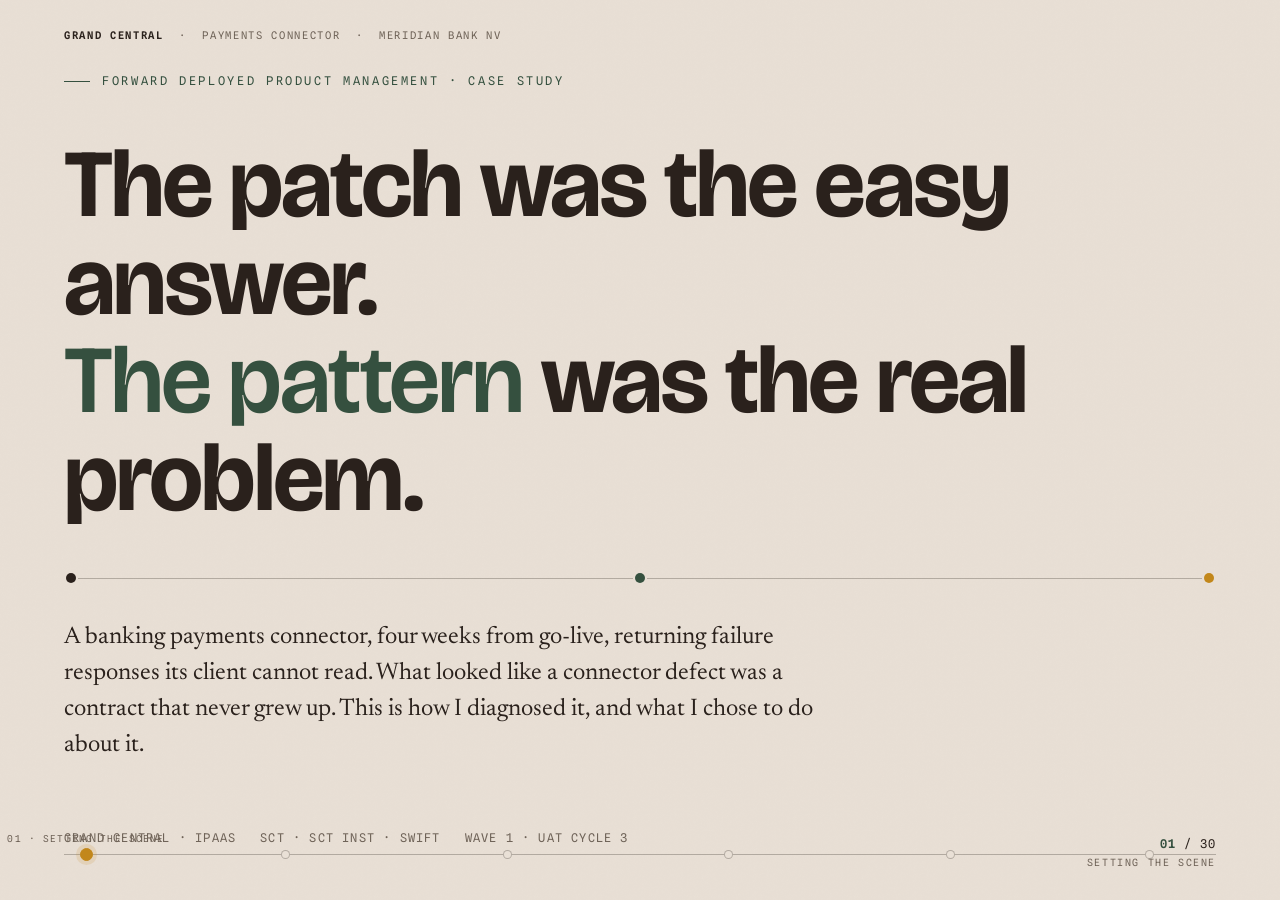
==== index.html @ 2e331a92 "HTML, CSS, JS deployment" ====
<!DOCTYPE html>
<html lang="en">
<head>
<meta charset="UTF-8">
<meta name="viewport" content="width=device-width, initial-scale=1.0">
<title>Meridian Bank · Payment Connector Case Study</title>
<meta name="description" content="A pre go-live crisis in a banking payments connector, and what it revealed. Forward Deployed Product Manager case study.">
<link rel="preconnect" href="https://fonts.googleapis.com">
<link rel="preconnect" href="https://fonts.gstatic.com" crossorigin>
<link href="https://fonts.googleapis.com/css2?family=Bricolage+Grotesque:opsz,wght@12..96,400;12..96,600;12..96,700;12..96,800&family=Newsreader:ital,opsz,wght@0,6..72,400;0,6..72,500;0,6..72,600;1,6..72,400;1,6..72,500&family=Spline+Sans+Mono:wght@400;500;600&display=swap" rel="stylesheet">
<link rel="stylesheet" href="assets/css/styles.css">
</head>
<body>

<!-- top-left identifier -->
<div class="brandmark"><b>Grand Central</b> &nbsp;·&nbsp; Payments Connector &nbsp;·&nbsp; Meridian Bank NV</div>

<!-- nav zones -->
<button class="navzone navzone--left" aria-label="Previous slide">
  <svg class="navzone__chev" viewBox="0 0 24 24"><polyline points="15 4 7 12 15 20"/></svg>
</button>
<button class="navzone navzone--right" aria-label="Next slide">
  <svg class="navzone__chev" viewBox="0 0 24 24"><polyline points="9 4 17 12 9 20"/></svg>
</button>

<!-- deck -->
<main class="deck">

<!-- ===================================================== -->
<!-- ACT 1 — SETTING THE SCENE                              -->
<!-- ===================================================== -->

<!-- SLIDE 1 — Title -->
<section class="slide" id="s1">
  <div class="wrap">
    <div class="title-hero">
      <div class="enter" data-d="1">
        <div class="eyebrow">Forward Deployed Product Management · Case Study</div>
      </div>
      <h1 class="display display--xl enter" data-d="2" style="margin-bottom:0.1em;">
        The patch was the easy answer.<br>
        <span class="hi-pine">The pattern</span> was the real problem.
      </h1>
      <div class="title-rail enter" data-d="3">
        <span class="title-rail__node title-rail__node--core"></span>
        <span class="title-rail__seg"></span>
        <span class="title-rail__node"></span>
        <span class="title-rail__seg"></span>
        <span class="title-rail__node title-rail__node--rail"></span>
      </div>
      <p class="lede lede--full enter" data-d="4" style="margin-top:4px;">
        A banking payments connector, four weeks from go-live, returning failure responses
        its client cannot read. What looked like a connector defect was a contract that never
        grew up. This is how I diagnosed it, and what I chose to do about it.
      </p>
      <div class="enter" data-d="5" style="margin-top:14px; display:flex; gap:24px; flex-wrap:wrap; font-family:var(--mono); font-size:12px; letter-spacing:0.1em; text-transform:uppercase; color:var(--ink-soft);">
        <span>Grand Central · iPaaS</span>
        <span>SCT · SCT Inst · SWIFT</span>
        <span>Wave 1 · UAT Cycle 3</span>
      </div>
    </div>
  </div>
</section>

<!-- SLIDE 2 — The bank + engagement -->
<section class="slide" id="s2">
  <div class="wrap">
    <div class="spread">
      <div class="spread__main">
        <div class="eyebrow enter" data-d="1">The Bank</div>
        <h2 class="display display--l enter" data-d="1">Meridian Bank NV</h2>
        <p class="prose enter" data-d="2" style="margin-bottom:28px;">
          A mid-sized retail and SME bank in Amsterdam, modernising its digital layer on Backbase
          while keeping its Temenos T24 core. Big enough to have real volume and complexity.
          Small enough that a missed go-live is visible at board level. <strong>Tier-1 banks have
          buffer. Meridian does not.</strong>
        </p>
        <div class="statrow enter" data-d="3" style="margin-bottom:28px;">
          <div class="stat"><span class="stat__n" data-count="1.4" data-suffix="M">1.4M</span><span class="stat__l">Retail customers</span></div>
          <div class="stat"><span class="stat__n" data-count="80" data-suffix="K">80K</span><span class="stat__l">SME customers</span></div>
          <div class="stat"><span class="stat__n" data-count="32" data-prefix="€" data-suffix="B">€32B</span><span class="stat__l">Balance sheet</span></div>
          <div class="stat stat--pine"><span class="stat__n" data-count="9">9</span><span class="stat__l">Mo. to deliver Wave 1</span></div>
        </div>
        <div class="panel panel--inset enter" data-d="4">
          <div class="kv">
            <div class="kv__row"><span class="kv__k">Core</span><span class="kv__v"><strong>Temenos T24</strong> · on-prem · 8 years in production · not being replaced</span></div>
            <div class="kv__row"><span class="kv__k">Why Backbase</span><span class="kv__v">Won the deal promising SCT Inst + SWIFT in Wave 1, in 9 months — against a 12-month in-house estimate for SCT Inst alone</span></div>
            <div class="kv__row"><span class="kv__k">At stake</span><span class="kv__v">A missed go-live doesn't slip a feature. It breaks the commercial credibility of a 24-month programme</span></div>
          </div>
        </div>
      </div>
      <div class="spread__margin enter" data-d="5">
        <p class="figtag" style="margin-bottom:12px;">Fig. 01 — Engagement</p>
        <p class="marg"><span class="marg__label">My seat</span>Forward Deployed PM, embedded. Joined at the build phase, three months ago.</p>
        <p class="marg"><span class="marg__label">Not</span>The PM (CSD owns timelines). Not the architect (SA owns the design). Not engineering. I own the product surface at the customer.</p>
      </div>
    </div>
  </div>
</section>

<!-- SLIDE 3 — Architecture -->
<section class="slide" id="s3">
  <div class="wrap wrap--wide">
    <div class="eyebrow enter" data-d="1">The Architecture</div>
    <h2 class="display display--m enter" data-d="1">One connector. One API. Three rails.</h2>
    <p class="prose enter" data-d="2" style="margin-bottom:36px; max-width:70ch;">
      Grand Central is the middleware. The core does the processing; the connector translates and
      routes. T24 sends one unified instruction and names the rail. The connector is deliberately
      <strong>dumb</strong> — no routing intelligence, no fallback logic. It translates, submits,
      and returns.
    </p>

    <div class="enter" data-d="3">
    <svg class="diagram" viewBox="0 0 1100 340" role="img" aria-label="Architecture: T24 core connects to Grand Central connector, which routes to three payment rails">
      <!-- Core -->
      <rect class="node" x="20" y="120" width="200" height="100" rx="6"/>
      <text class="node-label" x="120" y="160" text-anchor="middle" font-size="20">T24 Core</text>
      <text class="node-sub" x="120" y="184" text-anchor="middle" font-size="10">Temenos · on-prem</text>

      <!-- arrow core->connector -->
      <line class="flow-line" x1="220" y1="170" x2="420" y2="170"/>
      <polygon points="420,170 410,165 410,175" fill="var(--ink-soft)"/>
      <text class="node-sub" x="320" y="158" text-anchor="middle" font-size="9.5">POST /payments/initiate</text>

      <!-- Connector -->
      <rect class="node node--pine" x="420" y="100" width="260" height="140" rx="6"/>
      <text class="node-label node-label--light" x="550" y="150" text-anchor="middle" font-size="22">Grand Central</text>
      <text class="node-label node-label--light" x="550" y="176" text-anchor="middle" font-size="14" font-weight="400">Payments Connector v2.0</text>
      <text class="node-sub" x="550" y="206" text-anchor="middle" font-size="9.5" fill="rgba(242,235,226,0.65)">translate · route · return</text>

      <!-- three rails -->
      <line class="flow-line" x1="680" y1="170" x2="860" y2="70"/>
      <line class="flow-line" x1="680" y1="170" x2="860" y2="170"/>
      <line class="flow-line" x1="680" y1="170" x2="860" y2="270"/>

      <rect class="node" x="860" y="40" width="220" height="64" rx="6"/>
      <text class="node-label" x="970" y="68" text-anchor="middle" font-size="16">SCT</text>
      <text class="node-sub" x="970" y="88" text-anchor="middle" font-size="9">SEPA · D+1 batch</text>

      <rect class="node" x="860" y="138" width="220" height="64" rx="6"/>
      <text class="node-label" x="970" y="166" text-anchor="middle" font-size="16">SCT Inst</text>
      <text class="node-sub" x="970" y="186" text-anchor="middle" font-size="9">SEPA · 10-sec SLA</text>

      <rect class="node" x="860" y="236" width="220" height="64" rx="6"/>
      <text class="node-label" x="970" y="264" text-anchor="middle" font-size="16">SWIFT</text>
      <text class="node-sub" x="970" y="284" text-anchor="middle" font-size="9">cross-border · gpi</text>
    </svg>
    </div>

    <div class="cols-3 enter" data-d="4" style="margin-top:36px;">
      <div class="panel"><p class="figtag u-pine" style="margin-bottom:6px;">SCT</p><p class="muted" style="font-size:14px; margin:0;">Standard SEPA credit transfer. Batch, next-day settlement. The forgiving rail.</p></div>
      <div class="panel"><p class="figtag u-pine" style="margin-bottom:6px;">SCT Inst</p><p class="muted" style="font-size:14px; margin:0;">Real-time. A hard 10-second deadline. Timeouts become a first-class failure mode.</p></div>
      <div class="panel"><p class="figtag u-pine" style="margin-bottom:6px;">SWIFT</p><p class="muted" style="font-size:14px; margin:0;">Cross-border, correspondent chains, compliance holds. Failure semantics unlike SEPA.</p></div>
    </div>
  </div>
</section>

<!-- SLIDE 4 — Stakeholders -->
<section class="slide" id="s4">
  <div class="wrap">
    <div class="spread">
      <div class="spread__main">
        <div class="eyebrow enter" data-d="1">The Room</div>
        <h2 class="display display--m enter" data-d="1">Who I have to carry</h2>
        <div class="stake enter" data-d="2" style="margin-top:24px;">
          <div class="stake__card stake__card--neutral">
            <div class="stake__badge">H</div>
            <div><div class="stake__name">Henrik · CTO</div><div class="stake__role">Meridian · reports to board</div></div>
            <div class="stake__stance">Neutral. Wants confidence, not a moving date.</div>
          </div>
          <div class="stake__card stake__card--skeptic">
            <div class="stake__badge">A</div>
            <div><div class="stake__name">Anna · Head of Payments</div><div class="stake__role">Reports to COO — can bypass Henrik</div></div>
            <div class="stake__stance">Skeptical of Backbase. Will escalate any wobble.</div>
          </div>
          <div class="stake__card stake__card--swing">
            <div class="stake__badge">P</div>
            <div><div class="stake__name">Peter · Head of Eng &amp; Integration</div><div class="stake__role">UAT lead · signed off the spec</div></div>
            <div class="stake__stance">The swing vote. Fair, technical, persuadable.</div>
          </div>
          <div class="stake__card stake__card--ally">
            <div class="stake__badge">M</div>
            <div><div class="stake__name">Maria · Payments Ops Lead</div><div class="stake__role">Will run ops from day one</div></div>
            <div class="stake__stance">Raised this for weeks. UAT just proved her right.</div>
          </div>
        </div>
      </div>
      <div class="spread__margin enter" data-d="3">
        <p class="figtag" style="margin-bottom:12px;">Fig. 02 — My side</p>
        <p class="marg"><span class="marg__label">Backbase team</span>Me (FDPM), a Solution Architect (now advisory), two engineers on happy-path, a QA lead, and a Customer Success Director who owns the relationship.</p>
        <p class="marg"><span class="marg__label">Escalation</span>Internally: the VP of Engineering and the connector PM who owns the platform roadmap.</p>
      </div>
    </div>
  </div>
</section>

<!-- ===================================================== -->
<!-- ACT 2 — THE CRISIS                                     -->
<!-- ===================================================== -->

<!-- SLIDE 5 — Email chain -->
<section class="slide" id="s5">
  <div class="wrap">
    <div class="eyebrow eyebrow--rust enter" data-d="1">The Crisis · Week 9 · Four weeks to go-live</div>
    <h2 class="display display--m enter" data-d="1" style="margin-bottom:24px;">Four emails in twenty-two hours</h2>
    <div class="cols-2">
      <div class="stack-sm">
        <div class="mail mail--alert enter" data-d="2">
          <div class="mail__head"><span class="mail__from">Peter Janssen</span><span class="mail__meta">Tue 09:14</span></div>
          <div class="mail__subj">Payments connector — response inconsistency in failure scenarios</div>
          <div class="mail__body"><p>47 failures out of 500 in UAT cycle 3. I've highlighted 23 — blank, generic, raw scheme XML, or T24 codes we don't recognise. The other 24 are routable.</p><p><strong>We do not understand the pattern.</strong> We need this resolved before sign-off.</p></div>
        </div>
        <div class="mail enter" data-d="3">
          <div class="mail__head"><span class="mail__from">Engineering Lead · Backbase</span><span class="mail__meta">Tue 15:40</span></div>
          <div class="mail__subj">RE: response inconsistency</div>
          <div class="mail__body"><p>The connector is faithfully passing through whatever the core or rail returns. T24 shapes vary, the scheme mixes pain.002 with raw faults, SWIFT correspondents send non-standard codes.</p><p>The connector is handling these <strong>correctly per the v2.0 spec.</strong></p></div>
        </div>
      </div>
      <div class="stack-sm">
        <div class="mail mail--alert enter" data-d="4">
          <div class="mail__head"><span class="mail__from">Anna de Wit</span><span class="mail__meta">Tue 18:22</span></div>
          <div class="mail__subj">RE: response inconsistency</div>
          <div class="mail__body"><p>If the platform cannot give us consistent responses regardless of what is upstream, the platform is not ready. We cannot go live with this. <strong>Henrik should be aware.</strong></p></div>
        </div>
        <div class="mail mail--alert enter" data-d="5" style="border-left:3px solid var(--rust);">
          <div class="mail__head"><span class="mail__from">Henrik van der Berg · CTO</span><span class="mail__meta">Wed 08:47</span></div>
          <div class="mail__subj">Payments go-live status</div>
          <div class="mail__body"><p>I'm told there's a dispute on connector readiness. I need a status update by end of day.</p><p><strong>The go-live date is not moving.</strong> Board commitments in five weeks, marketing already in market. Send me a clear plan.</p></div>
        </div>
        <p class="marg enter" data-d="6" style="margin-top:6px;"><span class="marg__label">Where the case opens</span>It is Wednesday morning. I'm the FDPM. The CTO is waiting. And I do not have a diagnosis yet.</p>
      </div>
    </div>
  </div>
</section>

<!-- SLIDE 6 — The data -->
<section class="slide" id="s6">
  <div class="wrap">
    <div class="spread">
      <div class="spread__main">
        <div class="eyebrow enter" data-d="1">What Peter Sent</div>
        <h2 class="display display--m enter" data-d="1">500 transactions. 47 failed. 23 unreadable.</h2>
        <p class="prose enter" data-d="2" style="margin:18px 0 30px;">
          On the surface, the failures look random — which is exactly why Maria's frustration is
          legitimate. Her team cannot predict which failures they'll be able to route from the
          failure itself.
        </p>
        <div class="statrow enter" data-d="3" style="margin-bottom:30px;">
          <div class="stat"><span class="stat__n" data-count="500">500</span><span class="stat__l">UAT transactions</span></div>
          <div class="stat stat--rust"><span class="stat__n" data-count="47">47</span><span class="stat__l">Failures · 9.4%</span></div>
          <div class="stat stat--rust"><span class="stat__n" data-count="23">23</span><span class="stat__l">Ops cannot route</span></div>
        </div>
        <div class="enter" data-d="4">
          <table class="tbl" style="max-width:520px;">
            <thead><tr><th>Response shape</th><th class="num">Count</th><th>What ops sees</th></tr></thead>
            <tbody>
              <tr><td class="rowhead u-pine">Structured</td><td class="num">24</td><td class="muted">A code they can act on</td></tr>
              <tr><td class="rowhead">Partial</td><td class="num">12</td><td class="muted">A code, but no context</td></tr>
              <tr><td class="rowhead u-rust">Generic</td><td class="num">8</td><td class="muted">Just “PAYMENT_FAILED”</td></tr>
              <tr><td class="rowhead u-rust">Blank</td><td class="num">3</td><td class="muted">Nothing at all</td></tr>
            </tbody>
          </table>
        </div>
      </div>
      <div class="spread__margin enter" data-d="5">
        <p class="figtag" style="margin-bottom:12px;">Fig. 03 — The dataset</p>
        <p class="marg"><span class="marg__label">Real artifact</span>500 synthetic transactions with full request &amp; response payloads, plus 301 lines of connector logs, generated for this study.</p>
        <div class="artifact__group">
          <a class="artifact" href="resources/meridian_uat_cycle3_transactions.csv" target="_blank" rel="noopener">transactions.csv</a>
          <a class="artifact" href="resources/meridian_uat_cycle3_connector_logs.csv" target="_blank" rel="noopener">connector_logs.csv</a>
        </div>
        <p class="marg"><span class="marg__label">The question</span><em>“We do not understand the pattern.”</em> Peter is senior and technical. If he can't see it, it isn't obvious — or it isn't there. My job is to find out which.</p>
      </div>
    </div>
  </div>
</section>

<!-- SLIDE 7 — Constraints -->
<section class="slide" id="s7">
  <div class="wrap">
    <div class="eyebrow enter" data-d="1">The Box I'm In</div>
    <h2 class="display display--m enter" data-d="1" style="margin-bottom:8px;">Twenty working days. The date does not move.</h2>
    <p class="prose enter" data-d="2" style="margin-bottom:32px; max-width:64ch;">
      Everything I do has to fit inside this, without disrupting an engineering team already at full
      utilisation on happy-path completion.
    </p>

    <div class="enter" data-d="3" style="margin-bottom:32px;">
      <div class="cal">
        <div class="cal__wk"><div class="cal__wklabel">Week 1</div><div class="cal__cell cal__cell--mark">Today<br>diagnose</div></div>
        <div class="cal__wk"><div class="cal__wklabel">Week 2</div><div class="cal__cell">Fix +<br>config</div></div>
        <div class="cal__wk"><div class="cal__wklabel">Week 3</div><div class="cal__cell cal__cell--off">King's Day<br>27 Apr</div></div>
        <div class="cal__wk"><div class="cal__wklabel">Week 4</div><div class="cal__cell">UAT<br>cycle 4</div></div>
        <div class="cal__wk"><div class="cal__wklabel">Week 5</div><div class="cal__cell cal__cell--go">Go-live<br>+ board</div></div>
      </div>
    </div>

    <div class="cols-2 enter" data-d="4">
      <div class="panel panel--inset">
        <p class="figtag u-rust" style="margin-bottom:14px;">Why the date is fixed</p>
        <ul class="list" style="gap:10px;">
          <li class="list__item"><span class="list__num">›</span><span class="list__t">Board meeting in week 5 — Wave 1 is the evidence of programme health</span></li>
          <li class="list__item"><span class="list__num">›</span><span class="list__t">Marketing already booked — billboards at Amsterdam Centraal, spend committed</span></li>
          <li class="list__item"><span class="list__num">›</span><span class="list__t">Wave 2 discovery starts week 6, dependent on this team</span></li>
          <li class="list__item"><span class="list__num">›</span><span class="list__t">A commercial milestone payment is tied to Wave 1 acceptance</span></li>
        </ul>
      </div>
      <div class="panel panel--inset">
        <p class="figtag" style="margin-bottom:14px;">The politics, plainly</p>
        <ul class="list" style="gap:10px;">
          <li class="list__item"><span class="list__num">›</span><span class="list__t">Engineering is <em>technically right</em> per the spec. Reframing must not read as blame.</span></li>
          <li class="list__item"><span class="list__num">›</span><span class="list__t">The SA signed off that spec. Diplomacy required.</span></li>
          <li class="list__item"><span class="list__num">›</span><span class="list__t">Anna has a board-facing route around Henrik.</span></li>
          <li class="list__item"><span class="list__num">›</span><span class="list__t">Win Peter and he defends the plan for me.</span></li>
        </ul>
      </div>
    </div>
  </div>
</section>

<!-- ===================================================== -->
<!-- ACT 3 — THE INVESTIGATION                              -->
<!-- ===================================================== -->

<!-- SLIDE 8 — Reading before reacting -->
<section class="slide" id="s8">
  <div class="wrap">
    <div class="spread">
      <div class="spread__main">
        <div class="eyebrow enter" data-d="1">The Investigation · 09:02 Wednesday</div>
        <h2 class="display display--m enter" data-d="1">I do not write to Henrik first.</h2>
        <p class="prose enter" data-d="2" style="margin:18px 0 30px;">
          Most people in this seat answer the CTO immediately. If I write to Henrik without a
          position, I will either over-promise or hedge — and both cost me credibility I'll need
          all week. I have until end of day. That is enough time to <strong>understand before I
          respond.</strong>
        </p>
        <ol class="list enter" data-d="3">
          <li class="list__item"><span class="list__num">1</span><span class="list__t"><strong>Read everything carefully</strong> — the four emails, slowly, not skimming. Anna's framing is sharper than her tone.</span></li>
          <li class="list__item"><span class="list__num">2</span><span class="list__t"><strong>Open the data before forming a hypothesis.</strong> See it with my own eyes before I trust anyone's read — including engineering's.</span></li>
          <li class="list__item"><span class="list__num">3</span><span class="list__t"><strong>Align internally before I speak externally.</strong> Engineering, then SA, then CSD. The bank gets the version that's already been pressure-tested.</span></li>
        </ol>
      </div>
      <div class="spread__margin enter" data-d="4">
        <p class="figtag" style="margin-bottom:12px;">Sequence</p>
        <p class="marg"><span class="marg__label">Principle</span>Internal alignment before external communication. Engineering before the bank. CSD before Henrik. Get the order wrong and I'm projecting confidence from a house that isn't aligned.</p>
      </div>
    </div>
  </div>
</section>

<!-- SLIDE 9 — Pivot 1 -->
<section class="slide" id="s9">
  <div class="wrap">
    <div class="eyebrow enter" data-d="1">Slicing · Pivot 1</div>
    <h2 class="display display--m enter" data-d="1">First cut: response shape by rail</h2>
    <p class="prose enter" data-d="2" style="margin:16px 0 30px; max-width:64ch;">
      I load the 47 into a notebook — not a dashboard, throwaway analysis. The first pivot already
      hints at something: <strong class="hi-rust">blank</strong> responses concentrate on the
      real-time rail, and <strong class="hi-rust">SWIFT</strong> degrades worse than SEPA.
    </p>
    <div class="enter" data-d="3" style="max-width:760px;">
      <table class="tbl">
        <thead>
          <tr><th>Payment method</th><th class="num">Structured</th><th class="num">Partial</th><th class="num">Generic</th><th class="num">Blank</th></tr>
        </thead>
        <tbody>
          <tr><td class="rowhead">SCT</td><td class="cell cell--good">10</td><td class="cell cell--warn">6</td><td class="cell cell--bad">2</td><td class="cell cell--bad">1</td></tr>
          <tr><td class="rowhead">SCT Inst</td><td class="cell cell--good">8</td><td class="cell cell--warn">5</td><td class="cell cell--bad">3</td><td class="cell cell--bad">2</td></tr>
          <tr><td class="rowhead">SWIFT</td><td class="cell cell--good">6</td><td class="cell cell--warn">1</td><td class="cell cell--bad">3</td><td class="cell cell--0">0</td></tr>
        </tbody>
      </table>
    </div>
    <p class="marg enter" data-d="4" style="margin-top:24px; max-width:60ch;"><span class="marg__label">Read</span>Interesting, but not yet conclusive. “Concentrates on a rail” is a hypothesis to test, not an answer. I need a second axis.</p>
  </div>
</section>

<!-- SLIDE 10 — Pivot 2 — THE REVEAL -->
<section class="slide" id="s10">
  <div class="wrap">
    <div class="eyebrow eyebrow--rust enter" data-d="1">Slicing · Pivot 2 · The pattern</div>
    <h2 class="display display--m enter" data-d="1">Second cut: shape by <span class="hi-rust">failure category</span></h2>
    <p class="prose enter" data-d="2" style="margin:16px 0 28px; max-width:66ch;">
      Pivot on what actually failed, and the randomness collapses. Every category has one coherent
      response shape. <strong>This is not noise. It is four structural gaps wearing a disguise.</strong>
    </p>
    <div class="enter" data-d="3" style="max-width:840px;">
      <table class="tbl">
        <thead>
          <tr><th>Failure category</th><th class="num">Structured</th><th class="num">Partial</th><th class="num">Generic</th><th class="num">Blank</th></tr>
        </thead>
        <tbody>
          <tr><td class="rowhead">Scheme rejection</td><td class="cell cell--good cell--cluster">16</td><td class="cell cell--0">·</td><td class="cell cell--warn">3</td><td class="cell cell--0">·</td></tr>
          <tr><td class="rowhead">Malformed (caught)</td><td class="cell cell--good cell--cluster">8</td><td class="cell cell--0">·</td><td class="cell cell--0">·</td><td class="cell cell--0">·</td></tr>
          <tr><td class="rowhead u-rust">Core / T24 code</td><td class="cell cell--0">·</td><td class="cell cell--warn cell--cluster">12</td><td class="cell cell--0">·</td><td class="cell cell--bad">1</td></tr>
          <tr><td class="rowhead u-rust">Timeout</td><td class="cell cell--0">·</td><td class="cell cell--0">·</td><td class="cell cell--bad cell--cluster">2</td><td class="cell cell--bad cell--cluster">2</td></tr>
          <tr><td class="rowhead u-rust">Correspondent reject</td><td class="cell cell--0">·</td><td class="cell cell--0">·</td><td class="cell cell--bad cell--cluster">3</td><td class="cell cell--0">·</td></tr>
          <tr><td class="rowhead u-rust">Compliance / settlement</td><td class="cell cell--0">·</td><td class="cell cell--warn">1</td><td class="cell cell--bad">1</td><td class="cell cell--0">·</td></tr>
        </tbody>
      </table>
    </div>
    <p class="marg enter" data-d="4" style="margin-top:24px; max-width:66ch;"><span class="marg__label">The turn</span>Peter said he couldn't see a pattern. The pattern is here — it just doesn't live in the failure record. It lives in the <em>relationship</em> between where a failure came from and how the contract let the connector describe it.</p>
  </div>
</section>

<!-- SLIDE 11 — What the clustering means -->
<section class="slide" id="s11">
  <div class="wrap wrap--wide">
    <div class="eyebrow enter" data-d="1">Reading the Pattern</div>
    <h2 class="display display--m enter" data-d="1" style="margin-bottom:28px;">Each shape has a root cause — and a consequence</h2>
    <div class="cols-4 enter" data-d="2">
      <div class="panel"><span class="tag tag--pine" style="margin-bottom:12px;"><span class="tag__dot"></span>Structured</span><p style="font-size:15px; margin:0 0 10px;"><strong>Documented scheme rejection.</strong></p><p class="muted" style="font-size:14px; margin:0;">pacs.002 / MT199 with a known code. Ops routes it immediately. The system working.</p></div>
      <div class="panel"><span class="tag tag--saffron" style="margin-bottom:12px;"><span class="tag__dot"></span>Partial</span><p style="font-size:15px; margin:0 0 10px;"><strong>T24 code, untranslated.</strong></p><p class="muted" style="font-size:14px; margin:0;">The connector has no mapping, so it passes the raw core code through. Ops needs the T24 team.</p></div>
      <div class="panel"><span class="tag tag--rust" style="margin-bottom:12px;"><span class="tag__dot"></span>Generic</span><p style="font-size:15px; margin:0 0 10px;"><strong>SWIFT downstream / unhandled.</strong></p><p class="muted" style="font-size:14px; margin:0;">Correspondent rejection the connector can't parse. Ops has no escalation path at all.</p></div>
      <div class="panel" style="border-color:var(--rust-line);"><span class="tag tag--rust" style="margin-bottom:12px;"><span class="tag__dot"></span>Blank</span><p style="font-size:15px; margin:0 0 10px;"><strong>Timeout. Exception swallowed.</strong></p><p class="muted" style="font-size:14px; margin:0;">No response captured. Ops doesn't know if the money moved.</p></div>
    </div>
    <div class="panel enter" data-d="3" style="margin-top:28px; border-left:3px solid var(--rust); background:var(--rust-soft);">
      <p style="margin:0; font-size:18px; line-height:1.55;">
        <strong class="hi-rust">The blank case is not just a triage problem — it is a financial one.</strong>
        These are SCT Inst timeouts where payment state is unknown. If ops retries, they risk a
        duplicate posting. An ambiguous error here can move money twice.
      </p>
    </div>
  </div>
</section>

<!-- SLIDE 12 — API spec evolution diff -->
<section class="slide" id="s12">
  <div class="wrap wrap--wide">
    <div class="eyebrow enter" data-d="1">The Smoking Gun · Contract Evolution</div>
    <h2 class="display display--m enter" data-d="1">The request grew. The failure response didn't.</h2>
    <p class="prose enter" data-d="2" style="margin:16px 0 30px; max-width:70ch;">
      I check why the v2.0 contract is so permissive. The spec didn't appear from nowhere — it
      evolved. Across three versions of a payments connector, the request side expanded to absorb
      every new rail. <strong>The failure response barely moved.</strong>
    </p>
    <div class="diff3 enter" data-d="3">
      <div class="diff3__col">
        <div class="diff3__head"><div class="diff3__ver">v1.0</div><div class="diff3__meta">Apex · SCT only</div></div>
        <div class="diff3__body">
          <div class="figtag" style="margin-bottom:8px;">Failure response</div>
          <div class="diff3__field">status</div>
          <div class="diff3__field">errorCode <span class="diff3__tag">opt</span></div>
          <div class="diff3__field">errorMessage <span class="diff3__tag">opt</span></div>
        </div>
      </div>
      <div class="diff3__col">
        <div class="diff3__head"><div class="diff3__ver">v1.5</div><div class="diff3__meta">Sparkasse · + SCT Inst</div></div>
        <div class="diff3__body">
          <div class="figtag" style="margin-bottom:8px;">Failure response</div>
          <div class="diff3__field--same">status</div>
          <div class="diff3__field">railName <span class="diff3__tag" style="color:var(--pine);">new</span></div>
          <div class="diff3__field--same">errorCode <span class="diff3__tag">opt</span></div>
          <div class="diff3__field--same">errorMessage <span class="diff3__tag">opt</span></div>
        </div>
      </div>
      <div class="diff3__col" style="border-color:var(--rust-line);">
        <div class="diff3__head" style="background:var(--rust-soft);"><div class="diff3__ver">v2.0</div><div class="diff3__meta">Meridian · + SWIFT</div></div>
        <div class="diff3__body">
          <div class="figtag" style="margin-bottom:8px;">Failure response</div>
          <div class="diff3__field--same">status</div>
          <div class="diff3__field--same">railName</div>
          <div class="diff3__field">instructionId <span class="diff3__tag" style="color:var(--pine);">new</span></div>
          <div class="diff3__field--same">errorCode <span class="diff3__tag">opt</span></div>
          <div class="diff3__field--same">errorMessage <span class="diff3__tag">opt</span></div>
        </div>
      </div>
    </div>
    <div class="cols-2 enter" data-d="4" style="margin-top:30px; gap:40px;">
      <p class="prose u-mb-0" style="font-size:16px;">Meanwhile the <strong>request</strong> grew from 7 fields to 20+ — agents, addresses, charge bearer, FX, purpose codes — all to serve SWIFT.</p>
      <p class="prose u-mb-0" style="font-size:16px;">No <span class="hi-rust">origin</span>. No <span class="hi-rust">payment state</span>. No <span class="hi-rust">retryable</span>. The contract describes how to <em>ask</em> in exquisite detail, and how to <em>fail</em> in almost none. <strong>The spec is the gap.</strong></p>
    </div>
    <div class="artifact__group enter" data-d="5">
      <a class="artifact" href="resources/gc-payments-connector-v1.0.yaml" target="_blank" rel="noopener">openapi · v1.0</a>
      <a class="artifact" href="resources/gc-payments-connector-v1.5.yaml" target="_blank" rel="noopener">openapi · v1.5</a>
      <a class="artifact" href="resources/gc-payments-connector-v2.0.yaml" target="_blank" rel="noopener">openapi · v2.0</a>
    </div>
  </div>
</section>

<!-- SLIDE 13 — Confluence discovery -->
<section class="slide" id="s13">
  <div class="wrap">
    <div class="eyebrow enter" data-d="1">10:50 · I've seen this before</div>
    <h2 class="display display--m enter" data-d="1">I didn't remember the pattern. I found it.</h2>
    <p class="prose enter" data-d="2" style="margin:16px 0 28px; max-width:66ch;">
      The T24-passthrough behaviour rings a bell. I search the connector's Confluence space for
      <span class="u-mono">“error code”</span> and <span class="u-mono">“timeout.”</span> Two
      documented, bank-specific patches surface — neither promoted to the platform baseline.
    </p>
    <div class="cols-2 enter" data-d="3">
      <div class="panel">
        <div class="mail__subj" style="margin-bottom:10px;">⌘ Confluence · 14 months ago</div>
        <p style="font-weight:600; font-size:17px; margin:0 0 8px;">Apex Banking — Connector Customisation</p>
        <p class="muted" style="font-size:15px; margin:0 0 12px;">pain.002 reason codes were being stripped from nested XML. The FDPM added a custom response transformer to prefix the code into errorMessage.</p>
        <span class="tag tag--rust"><span class="tag__dot"></span>Lives in the Apex branch only</span>
      </div>
      <div class="panel">
        <div class="mail__subj" style="margin-bottom:10px;">⌘ Confluence · 6 months ago</div>
        <p style="font-weight:600; font-size:17px; margin:0 0 8px;">Sparkasse — SCT Inst Timeout Handling</p>
        <p class="muted" style="font-size:15px; margin:0 0 12px;">A <span class="u-mono">SocketTimeoutException</span> wasn't caught. They wrapped it and returned a fixed “TIMEOUT.” A later comment notes it misses other exception classes.</p>
        <span class="tag tag--rust"><span class="tag__dot"></span>Lives in Sparkasse config only</span>
      </div>
    </div>
    <p class="marg enter" data-d="4" style="margin-top:26px; max-width:64ch;"><span class="marg__label">Data-driven, not memory</span>This is the difference between “I think I've seen this” and evidence. I then confirm with the connector PM over Slack: the patches were kept bank-specific because each scope looked different at the time. Nobody saw them as one problem.</p>
  </div>
</section>

<!-- SLIDE 14 — Three-bank pattern -->
<section class="slide" id="s14">
  <div class="wrap wrap--wide">
    <div class="eyebrow enter" data-d="1">The Systemic Signal</div>
    <h2 class="display display--m enter" data-d="1">Three banks. One gap. It doesn't propagate.</h2>
    <p class="prose enter" data-d="2" style="margin:14px 0 28px; max-width:72ch;">
      Each bank forks the base connector. Patches live in the fork; they don't flow back to the
      baseline unless the connector PM decides they should. So Meridian inherits
      <strong>none</strong> of what Apex and Sparkasse already solved — and adds SWIFT on top.
    </p>
    <div class="enter" data-d="3">
      <table class="tbl">
        <thead>
          <tr><th>Wave</th><th>Bank</th><th>Version</th><th>Rails</th><th>Issue found</th><th>Patch</th><th class="num">To baseline?</th></tr>
        </thead>
        <tbody>
          <tr><td class="u-mono">0</td><td class="rowhead">Apex · IE</td><td class="u-mono">v1.0</td><td>SCT</td><td class="muted">pain.002 codes stripped</td><td class="muted">XML transformer</td><td class="cell cell--bad">No</td></tr>
          <tr><td class="u-mono">1</td><td class="rowhead">Sparkasse · DE</td><td class="u-mono">v1.5</td><td>SCT · Inst</td><td class="muted">Socket timeout swallowed</td><td class="muted">Exception handler</td><td class="cell cell--bad">No</td></tr>
          <tr><td class="u-mono">2</td><td class="rowhead u-rust">Meridian · NL</td><td class="u-mono">v2.0</td><td>SCT · Inst · SWIFT</td><td class="muted">All of the above + SWIFT</td><td class="muted">— pending —</td><td class="cell cell--0">—</td></tr>
        </tbody>
      </table>
    </div>
    <div class="cols-3 enter" data-d="4" style="margin-top:28px;">
      <div class="panel panel--inset"><p class="figtag u-rust" style="margin-bottom:8px;">Category 1</p><p style="margin:0; font-size:15px;">SCT failures Apex already solved — rediscovered here.</p></div>
      <div class="panel panel--inset"><p class="figtag u-rust" style="margin-bottom:8px;">Category 2</p><p style="margin:0; font-size:15px;">SCT Inst timeouts Sparkasse already solved — rediscovered here.</p></div>
      <div class="panel panel--inset"><p class="figtag u-rust" style="margin-bottom:8px;">Category 3</p><p style="margin:0; font-size:15px;">SWIFT failure modes <strong>nobody</strong> has solved. Meridian is the discovery customer.</p></div>
    </div>
  </div>
</section>

<!-- SLIDE 15 — Connector logs -->
<section class="slide" id="s15">
  <div class="wrap wrap--wide">
    <div class="eyebrow enter" data-d="1">11:45 · Confirming in the Logs</div>
    <h2 class="display display--m enter" data-d="1">The connector documents its own gap</h2>
    <p class="prose enter" data-d="2" style="margin:14px 0 26px; max-width:68ch;">
      Hypotheses aren't proof. I pull two failures and trace them hop by hop. The smoking guns are
      the connector's own log lines.
    </p>
    <div class="cols-2 enter" data-d="3">
      <div class="code">
        <div class="code__bar"><span class="code__title">SCT Inst · Blank response</span><span class="code__dot" style="background:var(--rust);"></span></div>
        <pre class="code__body"><span class="code__line"><span class="code__ln">1</span><span class="t-com">RECEIVED_FROM_CORE      ok</span></span><span class="code__line"><span class="code__ln">2</span><span class="t-com">VALIDATION_PASSED       ok</span></span><span class="code__line"><span class="code__ln">3</span><span class="t-com">ROUTED_TO_RAIL          SCT_INST</span></span><span class="code__line"><span class="code__ln">4</span><span class="t-com">SUBMITTED_TO_RAIL       rt1.eba-clearing.eu</span></span><span class="code__line"><span class="code__ln">5</span><span class="t-num">RAIL_TIMEOUT            10000ms</span></span><span class="code__line code__line--flag"><span class="code__ln">6</span>UNHANDLED_EXCEPTION
      java.net.ConnectException
      not caught by handler</span><span class="code__line"><span class="code__ln">7</span><span class="t-com">RETURNED_TO_CORE        empty body</span></span></pre>
      </div>
      <div class="code">
        <div class="code__bar"><span class="code__title">SCT · Partial response</span><span class="code__dot" style="background:var(--saffron);"></span></div>
        <pre class="code__body"><span class="code__line"><span class="code__ln">1</span><span class="t-com">RECEIVED_FROM_CORE      ok</span></span><span class="code__line"><span class="code__ln">2</span><span class="t-com">VALIDATION_PASSED       ok</span></span><span class="code__line"><span class="code__ln">3</span><span class="t-com">PRECHECK_REQUESTED      T24 balance/acct</span></span><span class="code__line"><span class="code__ln">4</span><span class="t-num">T24_RESPONSE            code: AC.CLOSED</span></span><span class="code__line code__line--flag"><span class="code__ln">5</span>No translation mapping
      found for T24 code
      'AC.CLOSED'. Passing
      through raw.</span><span class="code__line"><span class="code__ln">6</span><span class="t-com">RETURNED_TO_CORE        raw code</span></span></pre>
      </div>
    </div>
    <p class="marg enter" data-d="4" style="margin-top:24px; max-width:70ch;"><span class="marg__label">What this proves</span>“No translation mapping found … passing through raw” is the connector telling us it knows it has no mapping. It is doing the only thing it can without one. This is not a bug. It is working <em>exactly</em> as specified — and the specification is the problem.</p>
  </div>
</section>

<!-- SLIDE 16 — QA defence -->
<section class="slide" id="s16">
  <div class="wrap">
    <div class="spread">
      <div class="spread__main">
        <div class="eyebrow enter" data-d="1">The Question Everyone Asks</div>
        <h2 class="display display--m enter" data-d="1">“Why didn't QA catch this?”</h2>
        <p class="prose enter" data-d="2" style="margin:18px 0 24px;">
          Because QA did its job. Both Backbase QA and Meridian QA tested against the v2.0 contract.
          A blank or generic failure is <strong>schema-valid</strong> under v2.0 — every ambiguous
          response passes every test. You cannot test for a field the contract never required.
        </p>
        <div class="panel panel--pine enter" data-d="3">
          <p style="margin:0; font-size:19px; line-height:1.5;">This is a <strong>product specification gap</strong>, not a QA execution gap. Which makes it mine to own — not a defect to push back on engineering or testing.</p>
        </div>
      </div>
      <div class="spread__margin enter" data-d="4">
        <p class="figtag" style="margin-bottom:12px;">Why each bank missed it</p>
        <p class="marg"><span class="marg__label">Scope, not negligence</span>Apex never ran SCT Inst. Sparkasse never ran SWIFT. Each tested what it had. There was never a shared failure contract to validate across banks — so the gap could only surface where scope finally exceeded it. Here.</p>
      </div>
    </div>
  </div>
</section>

<!-- ===================================================== -->
<!-- ACT 4 — STAKEHOLDER CONVERSATIONS                      -->
<!-- ===================================================== -->

<!-- SLIDE 17 — Engineering conversation -->
<section class="slide" id="s17">
  <div class="wrap">
    <div class="eyebrow enter" data-d="1">12:45 · The Engineering Conversation</div>
    <h2 class="display display--m enter" data-d="1">Same finding. Different politics.</h2>
    <p class="prose enter" data-d="2" style="margin:16px 0 30px; max-width:66ch;">
      I don't walk in saying they're wrong. I bring the clustering and ask one question: <em>if the
      connector is handling correctly per spec, does that mean the spec has the gap?</em> The answer
      is yes. That single reframe changes everything downstream.
    </p>
    <div class="twopane--arrow enter" data-d="3">
      <div class="pane pane--muted">
        <div class="pane__title" style="color:var(--rust);">Before · a standoff</div>
        <p style="margin:0 0 14px; font-size:16px;"><strong>Engineering:</strong> “We're handling errors correctly.”</p>
        <p style="margin:0; font-size:16px;"><strong>Bank:</strong> “Then the platform is not ready.”</p>
        <p class="muted" style="margin:14px 0 0; font-size:14px;">Two parties defending positions. No path forward.</p>
      </div>
      <div class="twopane__arrow">→</div>
      <div class="pane pane--good">
        <div class="pane__title">After · a shared problem</div>
        <p style="margin:0; font-size:16px;"><strong>Both:</strong> “We built to spec. <span class="hi-pine">The spec has a gap.</span>”</p>
        <p class="muted" style="margin:14px 0 0; font-size:14px;">Now we're looking at the same problem together — and I can ask for their input on the fix without defensiveness. The goodwill I'll need for the long-term work stays intact.</p>
      </div>
    </div>
    <p class="marg enter" data-d="4" style="margin-top:24px;"><span class="marg__label">Also banked</span>Tentative buy-in that a config-only go-live fix won't touch their sprint. “That's data, not code.”</p>
  </div>
</section>

<!-- SLIDE 18 — Stakeholder messages -->
<section class="slide" id="s18">
  <div class="wrap wrap--wide">
    <div class="eyebrow enter" data-d="1">Tailoring the Message</div>
    <h2 class="display display--m enter" data-d="1">Same facts. Eight different conversations.</h2>
    <p class="prose enter" data-d="2" style="margin:14px 0 26px; max-width:68ch;">
      The order matters as much as the content. Internal before external. Engineering before the
      bank. CSD before Henrik.
    </p>
    <div class="enter" data-d="3">
      <table class="tbl">
        <thead><tr><th>Stakeholder</th><th>What they need</th><th>What I give them</th><th class="num">When</th></tr></thead>
        <tbody>
          <tr><td class="rowhead">Engineering</td><td class="muted">Not to be blamed</td><td>The reframe: spec gap, not defect</td><td class="u-mono">Done</td></tr>
          <tr><td class="rowhead">CSD</td><td class="muted">No surprises</td><td>The full plan before Henrik sees anything</td><td class="u-mono">Done</td></tr>
          <tr><td class="rowhead">SA</td><td class="muted">Design ownership</td><td>The v2.5 envelope to lead</td><td class="u-mono">Today</td></tr>
          <tr><td class="rowhead u-rust">Henrik · CTO</td><td class="muted">Confidence + date safety</td><td>A short status. No root-cause essay.</td><td class="u-mono">Today</td></tr>
          <tr><td class="rowhead">Peter</td><td class="muted">To defend it himself</td><td>The full diagnostic + go-live plan</td><td class="u-mono">Friday</td></tr>
          <tr><td class="rowhead">Anna</td><td class="muted">Platform commitment</td><td>Root cause + the v2.5 fix, via Peter</td><td class="u-mono">Friday</td></tr>
          <tr><td class="rowhead">Maria</td><td class="muted">To run day one</td><td>The ops triage runbook</td><td class="u-mono">Pre-live</td></tr>
          <tr><td class="rowhead">Connector PM</td><td class="muted">The signal</td><td>P0 intake with three-bank evidence</td><td class="u-mono">This wk</td></tr>
        </tbody>
      </table>
    </div>
  </div>
</section>

<!-- SLIDE 19 — Henrik email -->
<section class="slide" id="s19">
  <div class="wrap">
    <div class="spread">
      <div class="spread__main">
        <div class="eyebrow enter" data-d="1">~15:30 · The Reply to the CTO</div>
        <h2 class="display display--m enter" data-d="1" style="margin-bottom:22px;">Confidence, not a root-cause essay</h2>
        <div class="mail mail--cta enter" data-d="2">
          <div class="mail__head"><span class="mail__from">To: Henrik van der Berg</span><span class="mail__meta">Wed 15:34</span></div>
          <div class="mail__subj">RE: Payments go-live status</div>
          <div class="mail__body">
            <p>Henrik,</p>
            <p>We've identified the pattern behind the failed transactions. The connector is behaving to its specification; the gap is in how that specification represents failures — it doesn't carry enough structure for your ops team to route every case. It's a known shape of problem, and it's addressable.</p>
            <p>For go-live: we can resolve the large majority of the ambiguous cases through configuration, with no change to the connector code your integration is already tested against, and no impact to the engineering plan. A small number of edge cases will have a documented manual procedure for Maria's team.</p>
            <p>In parallel, I'm opening the platform-level fix internally so this is solved properly for Meridian and future releases. <strong>The date holds.</strong> I'll bring Peter the full detail Friday and copy you on the plan.</p>
            <p>Parth</p>
          </div>
        </div>
      </div>
      <div class="spread__margin enter" data-d="3">
        <p class="figtag" style="margin-bottom:12px;">What I withhold</p>
        <p class="marg"><span class="marg__label">Deliberately absent</span>The root-cause deep-dive. Engineering's position. The three-bank history. Henrik needs to know I have a grip and his date is safe. Everything else is for the Friday call with Peter.</p>
        <p class="marg"><span class="marg__label">Tone</span>No blame. No hedging. No over-promise. Under 180 words.</p>
      </div>
    </div>
  </div>
</section>

<!-- SLIDE 20 — Peter follow-up -->
<section class="slide" id="s20">
  <div class="wrap">
    <div class="spread">
      <div class="spread__main">
        <div class="eyebrow enter" data-d="1">Friday · The Call That Carries the Plan</div>
        <h2 class="display display--m enter" data-d="1">Peter is the swing vote</h2>
        <p class="prose enter" data-d="2" style="margin:16px 0 26px;">
          If Peter accepts this, he can defend it to Anna and Henrik without me in the room. So he
          gets the reasoning, not just the fix.
        </p>
        <ol class="list enter" data-d="3">
          <li class="list__item"><span class="list__num">1</span><span class="list__t"><strong>The clustering</strong> — what we found, shown in his own data</span></li>
          <li class="list__item"><span class="list__num">2</span><span class="list__t"><strong>The three-bank pattern</strong> — why it recurs, why it's structural</span></li>
          <li class="list__item"><span class="list__num">3</span><span class="list__t"><strong>The go-live fix</strong> — what changes, what doesn't, what stays open</span></li>
          <li class="list__item"><span class="list__num">4</span><span class="list__t"><strong>The v2.5 commitment</strong> — the real architectural fix, and its timeline</span></li>
          <li class="list__item"><span class="list__num">5</span><span class="list__t"><strong>The ask</strong> — what we need from his T24 team to build the mapping</span></li>
        </ol>
      </div>
      <div class="spread__margin enter" data-d="4">
        <p class="figtag" style="margin-bottom:12px;">And Maria</p>
        <p class="marg"><span class="marg__label">Credibility repair</span>Maria flagged this for weeks and was deferred to UAT. Naming that — and handing her a real runbook — turns a vindicated skeptic into an ally for day one.</p>
      </div>
    </div>
  </div>
</section>

<!-- ===================================================== -->
<!-- ACT 5 — THE DECISION                                   -->
<!-- ===================================================== -->

<!-- SLIDE 21 — Engineering's workaround -->
<section class="slide" id="s21">
  <div class="wrap">
    <div class="eyebrow enter" data-d="1">The Decision · The Tempting Wrong Answer</div>
    <h2 class="display display--m enter" data-d="1">Engineering proposes a client-side fix</h2>
    <p class="prose enter" data-d="2" style="margin:16px 0 28px; max-width:66ch;">
      Let Meridian build a response interpreter on the T24 side that normalises whatever the
      connector returns. Grand Central changes nothing. It's reasonable, it's fast, it protects the
      date — and it is <strong>exactly what we did at Apex, and at Sparkasse.</strong>
    </p>
    <div class="enter" data-d="3" style="margin-bottom:24px;">
      <div class="boxflow">
        <div class="boxflow__node"><div class="boxflow__t">Grand Central</div><div class="boxflow__s">unchanged</div></div>
        <div class="boxflow__arrow">→</div>
        <div class="boxflow__node" style="border-color:var(--rust-line); background:var(--rust-soft);"><div class="boxflow__t" style="color:var(--rust);">Interpreter</div><div class="boxflow__s">Meridian builds + owns</div></div>
        <div class="boxflow__arrow">→</div>
        <div class="boxflow__node boxflow__node--pine"><div class="boxflow__t">T24 Core</div><div class="boxflow__s">normalised</div></div>
      </div>
    </div>
    <div class="panel enter" data-d="4" style="border-left:3px solid var(--rust);">
      <p style="margin:0; font-size:18px; line-height:1.55;">It isn't lazy. It's <em>structurally consistent</em> with how this platform has always worked — bank-specific code for bank-specific problems. <strong class="hi-rust">And that is precisely why I reject it.</strong> The third instance of an anti-pattern is the moment to break it, not repeat it.</p>
    </div>
  </div>
</section>

<!-- SLIDE 22 — Tradeoff matrix -->
<section class="slide" id="s22">
  <div class="wrap wrap--wide">
    <div class="eyebrow enter" data-d="1">The Trade-off, Made Explicit</div>
    <h2 class="display display--m enter" data-d="1">Three options. I'm choosing the un-elegant one.</h2>
    <div class="enter" data-d="2" style="margin-top:24px;">
      <table class="tbl">
        <thead><tr><th>Option</th><th>Fixes</th><th class="num">Eng change</th><th class="num">Regression</th><th class="num">Sprint hit</th><th class="num">Bank effort</th></tr></thead>
        <tbody>
          <tr><td class="rowhead u-rust">Client-side workaround</td><td class="muted">Core errors only</td><td class="cell cell--good">None</td><td class="cell cell--good">None</td><td class="cell cell--good">None</td><td class="cell cell--bad">High</td></tr>
          <tr style="background:var(--pine-soft);"><td class="rowhead u-pine">Config expansion ✓</td><td class="muted">Core + rail · ~80–90%</td><td class="cell cell--good">None</td><td class="cell cell--good">None</td><td class="cell cell--good">None</td><td class="cell cell--warn">Medium</td></tr>
          <tr><td class="rowhead">Connector code change</td><td class="muted">All three layers</td><td class="cell cell--bad">Yes</td><td class="cell cell--bad">Medium</td><td class="cell cell--bad">High</td><td class="cell cell--good">Low</td></tr>
        </tbody>
      </table>
    </div>
    <div class="cols-2 enter" data-d="3" style="margin-top:28px; gap:40px;">
      <p class="prose u-mb-0" style="font-size:16px;">The config route doesn't solve origin tagging, and it leaves the three blank timeouts open. But it gives ops <strong>80–90% coverage</strong> with no code change, no regression cycle, and no disruption to a fully-loaded team.</p>
      <p class="prose u-mb-0" style="font-size:16px;">I will <strong>not</strong> push connector changes into a sprint 20 days from go-live. The risk to the date is real, and I need engineering's goodwill for the fix that actually matters. <span class="hi-pine">Judgment, not perfection.</span></p>
    </div>
  </div>
</section>

<!-- SLIDE 23 — Config file -->
<section class="slide" id="s23">
  <div class="wrap wrap--wide">
    <div class="eyebrow enter" data-d="1">The Go-Live Fix · Made Concrete</div>
    <h2 class="display display--m enter" data-d="1">Config + connector = the integration entity</h2>
    <p class="prose enter" data-d="2" style="margin:14px 0 26px; max-width:70ch;">
      Two of the three error layers can be fully standardised — rail and connector errors. The core
      layer cannot: every bank's T24 is different. So the canonical <em>shape</em> is the platform
      contract; the core <em>mapping</em> is bank-owned configuration. Here is that file.
    </p>
    <div class="cols-2 enter" data-d="3" style="gap:28px; align-items:start;">
      <div class="code">
        <div class="code__bar"><span class="code__title">gc_error_mapping_config · v2</span><span class="code__dot"></span></div>
        <pre class="code__body"><span class="t-punc">{</span>
  <span class="t-key">"t24_core"</span><span class="t-punc">: {</span>
    <span class="t-key">"AC.CLOSED"</span><span class="t-punc">: {</span>
      <span class="t-key">"canonical"</span><span class="t-punc">:</span> <span class="t-str">"ACCOUNT_CLOSED"</span><span class="t-punc">,</span>
      <span class="t-key">"origin"</span><span class="t-punc">:</span> <span class="t-str">"CORE"</span><span class="t-punc">,</span>
      <span class="t-key">"paymentState"</span><span class="t-punc">:</span> <span class="t-str">"REJECTED"</span><span class="t-punc">,</span>
      <span class="t-key">"retryable"</span><span class="t-punc">:</span> <span class="t-num">false</span><span class="t-punc">,</span>
      <span class="t-key">"opsAction"</span><span class="t-punc">:</span> <span class="t-str">"NOTIFY_CUSTOMER"</span>
    <span class="t-punc">},</span>
    <span class="t-key">"OFAC.HOLD"</span><span class="t-punc">: {</span>
      <span class="t-key">"canonical"</span><span class="t-punc">:</span> <span class="t-str">"OFAC_HOLD"</span><span class="t-punc">,</span>
      <span class="t-key">"paymentState"</span><span class="t-punc">:</span> <span class="t-str">"HOLD"</span><span class="t-punc">,</span>
      <span class="t-key">"opsAction"</span><span class="t-punc">:</span> <span class="t-str">"ESCALATE_COMPLIANCE"</span><span class="t-punc">,</span>
      <span class="t-key">"slaMinutes"</span><span class="t-punc">:</span> <span class="t-num">15</span>
    <span class="t-punc">}</span>
  <span class="t-punc">},</span>
  <span class="t-key">"fallback"</span><span class="t-punc">: {</span>
    <span class="t-key">"canonical"</span><span class="t-punc">:</span> <span class="t-str">"UNRESOLVED_ERROR"</span><span class="t-punc">,</span>
    <span class="t-key">"origin"</span><span class="t-punc">:</span> <span class="t-str">"UNKNOWN"</span>
  <span class="t-punc">}</span>
<span class="t-punc">}</span></pre>
      </div>
      <div class="stack-md">
        <div class="panel"><p class="figtag u-pine" style="margin-bottom:8px;">Rail · fully standard</p><p class="muted" style="margin:0; font-size:15px;">66 SEPA + 19 SWIFT codes. Finite, regulated, identical for every bank. The connector owns translation 100%.</p></div>
        <div class="panel"><p class="figtag u-pine" style="margin-bottom:8px;">Connector · fully standard</p><p class="muted" style="margin:0; font-size:15px;">12 codes — the connector's own exceptions, including the three timeout classes differentiated by retry-safety.</p></div>
        <div class="panel" style="border-color:var(--saffron);"><p class="figtag" style="color:#8a5e11; margin-bottom:8px;">Core · bank-owned config</p><p class="muted" style="margin:0; font-size:15px;">36 T24 codes for Meridian. Unmapped codes hit the fallback with the raw code preserved — always a valid envelope, never a blank.</p></div>
      </div>
    </div>
    <p class="marg enter" data-d="4" style="margin-top:22px; max-width:74ch;"><span class="marg__label">134 entries · real artifact in the repo</span>The compliance codes carry do-not-notify-customer notes and 15-minute SLAs. That operational nuance is the difference between an error map and an ops tool.</p>
    <div class="artifact__group enter" data-d="4">
      <a class="artifact" href="resources/gc_error_mapping_config_v2.json" target="_blank" rel="noopener">gc_error_mapping_config_v2.json</a>
    </div>
  </div>
</section>

<!-- SLIDE 24 — Error packet contract -->
<section class="slide" id="s24">
  <div class="wrap">
    <div class="spread">
      <div class="spread__main">
        <div class="eyebrow enter" data-d="1">The Long-Term Fix · v2.5 Envelope</div>
        <h2 class="display display--s enter" data-d="1" style="margin-bottom:10px;">The canonical error packet</h2>
        <p class="prose enter" data-d="2" style="margin-bottom:22px; font-size:16px;">
          Not a dictionary of every error — a <strong>shape</strong> every error must conform to.
          Origin comes from the connector's own call graph, never guessed from content.
        </p>
        <div class="code enter" data-d="3">
          <div class="code__bar"><span class="code__title">Failure envelope · v2.5</span><span class="code__dot"></span></div>
          <pre class="code__body"><span class="t-punc">{</span>
  <span class="t-key">"paymentId"</span><span class="t-punc">:</span> <span class="t-str">"MER-PAY-20250317-000202"</span><span class="t-punc">,</span>
  <span class="t-key">"origin"</span><span class="t-punc">:</span> <span class="t-str">"CORE"</span><span class="t-punc">,</span>
  <span class="t-key">"code"</span><span class="t-punc">:</span> <span class="t-str">"CORE_ERROR"</span><span class="t-punc">,</span>
  <span class="t-key">"reason"</span><span class="t-punc">:</span> <span class="t-str">"Core returned an error. See rawCode."</span><span class="t-punc">,</span>
  <span class="t-key">"paymentState"</span><span class="t-punc">:</span> <span class="t-str">"REJECTED"</span><span class="t-punc">,</span>
  <span class="t-key">"retryable"</span><span class="t-punc">:</span> <span class="t-num">false</span><span class="t-punc">,</span>
  <span class="t-key">"opsAction"</span><span class="t-punc">:</span> <span class="t-str">"INVESTIGATE_CORE"</span><span class="t-punc">,</span>
  <span class="t-key">"rawCode"</span><span class="t-punc">:</span> <span class="t-str">"EB-CHK-VAL-001"</span><span class="t-punc">,</span>
  <span class="t-key">"railCode"</span><span class="t-punc">:</span> <span class="t-num">null</span><span class="t-punc">,</span>
  <span class="t-key">"timestamp"</span><span class="t-punc">:</span> <span class="t-str">"2025-03-17T11:11:08.883Z"</span>
<span class="t-punc">}</span></pre>
        </div>
      </div>
      <div class="spread__margin enter" data-d="4">
        <p class="figtag" style="margin-bottom:12px;">Five origins</p>
        <p class="marg"><span class="marg__label">Deterministic</span><span class="u-mono" style="font-size:13px;">CORE · CONNECTOR · RAIL · TIMEOUT · UNKNOWN</span></p>
        <p class="marg">The connector knows which endpoint it called and whether a response came back. Origin is derived from that — not inferred from the error text.</p>
        <p class="marg"><span class="marg__label">Not v3</span>No new payment method. A response-contract enhancement to v2.0 — which keeps the migration surface small.</p>
      </div>
    </div>
  </div>
</section>

<!-- SLIDE 25 — pain.001 -->
<section class="slide" id="s25">
  <div class="wrap wrap--wide">
    <div class="eyebrow enter" data-d="1">Built on the Standard · ISO 20022</div>
    <h2 class="display display--m enter" data-d="1">The connector already speaks pain.001</h2>
    <p class="prose enter" data-d="2" style="margin:14px 0 26px; max-width:70ch;">
      The request contract wasn't invented in isolation. Its field names mirror ISO 20022
      <span class="u-mono">pain.001</span> — the standard payment-initiation message. The discipline
      that shaped the request side is exactly what the failure side never received.
    </p>
    <div class="twopane--arrow enter" data-d="3">
      <div class="pane pane--muted">
        <div class="pane__title" style="color:var(--ink-soft);">ISO 20022 · pain.001</div>
        <pre class="code__body" style="background:none; padding:0; font-size:13px;"><span class="t-punc">CstmrCdtTrfInitn</span>
  GrpHdr › <span class="t-key">MsgId</span>
  PmtInf
    <span class="t-key">PmtMtd</span>  TRF
    Dbtr › <span class="t-key">Nm</span>
    DbtrAcct › <span class="t-key">IBAN</span>
    DbtrAgt › <span class="t-key">BICFI</span>
    CdtTrfTxInf
      PmtId › <span class="t-key">EndToEndId</span>
      Amt › <span class="t-key">InstdAmt</span>
      CdtrAgt › <span class="t-key">BICFI</span>
      Cdtr › <span class="t-key">Nm</span></pre>
      </div>
      <div class="twopane__arrow">→</div>
      <div class="pane pane--good">
        <div class="pane__title">Grand Central · v2.0 request</div>
        <pre class="code__body" style="background:none; padding:0; font-size:13px;"><span class="t-punc">PaymentInitiation</span>
  <span class="t-key">paymentId</span>
  <span class="t-key">paymentMethod</span>  SCT · INST · SWIFT
  debtor › <span class="t-key">name</span>
  debtor › <span class="t-key">account</span>
  <span class="t-key">debtorAgent.bic</span>
  <span class="t-key">endToEndId</span>
  <span class="t-key">instructedAmount</span>
  <span class="t-key">creditorAgent.bic</span>
  creditor › <span class="t-key">name</span>
  <span class="t-com">+ instructionId, serviceLevel…</span></pre>
      </div>
    </div>
    <p class="marg enter" data-d="4" style="margin-top:22px;"><span class="marg__label">The point</span>A reviewer fluent in payments sees a connector designed <em>with</em> the standard. The asymmetry — rigorous request, threadbare failure — is the whole case in one comparison.</p>
  </div>
</section>

<!-- SLIDE 26 — v2.5 internal motion -->
<section class="slide" id="s26">
  <div class="wrap">
    <div class="spread">
      <div class="spread__main">
        <div class="eyebrow enter" data-d="1">Doing Something With the Signal</div>
        <h2 class="display display--m enter" data-d="1">I don't wait for v2.5 to start it</h2>
        <p class="prose enter" data-d="2" style="margin:16px 0 26px;">
          The third occurrence is the signal. An API redesign touches every bank on the connector,
          so it can't be a hallway decision — it needs a real intake.
        </p>
        <ol class="list enter" data-d="3">
          <li class="list__item"><span class="list__num">›</span><span class="list__t"><strong>Connector PM</strong> — file it P0 with three-bank evidence, not one anecdote</span></li>
          <li class="list__item"><span class="list__num">›</span><span class="list__t"><strong>Solution Architect</strong> — owns the envelope design, runs in parallel to go-live</span></li>
          <li class="list__item"><span class="list__num">›</span><span class="list__t"><strong>Engineering + QA</strong> — feasibility, effort, the test contract that must now require origin</span></li>
          <li class="list__item"><span class="list__num">›</span><span class="list__t"><strong>Roadmap</strong> — reprioritise for the release after go-live</span></li>
          <li class="list__item"><span class="list__num">›</span><span class="list__t"><strong>Migration</strong> — Apex and Sparkasse fold in over their maintenance windows</span></li>
        </ol>
      </div>
      <div class="spread__margin enter" data-d="4">
        <p class="figtag" style="margin-bottom:12px;">The endgame</p>
        <p class="marg"><span class="marg__label">Bank 4</span>The next implementation inherits the envelope at the baseline. It never rediscovers what Apex, Sparkasse and Meridian each paid to learn. <strong>The pattern ends here.</strong></p>
      </div>
    </div>
  </div>
</section>

<!-- ===================================================== -->
<!-- ACT 6 — THE RESOLUTION                                 -->
<!-- ===================================================== -->

<!-- SLIDE 27 — Before / after ops -->
<section class="slide" id="s27">
  <div class="wrap wrap--wide">
    <div class="eyebrow enter" data-d="1">The Resolution · What Maria's Team Sees</div>
    <h2 class="display display--m enter" data-d="1">From confusion to an action</h2>
    <div class="twopane enter" data-d="2" style="margin-top:24px;">
      <div class="pane pane--muted">
        <div class="pane__title" style="color:var(--rust);">Before · the 23 ambiguous cases</div>
        <table class="tbl" style="font-size:13px;">
          <tbody>
            <tr><td class="u-mono muted">AC.CLOSED</td><td class="muted">— raw code, no guidance —</td></tr>
            <tr><td class="u-mono muted">PAYMENT_FAILED</td><td class="muted">— generic, no origin —</td></tr>
            <tr><td class="u-mono muted">(blank)</td><td class="muted">— nothing —</td></tr>
            <tr><td class="u-mono muted">PAYMENT_FAILED</td><td class="muted">— generic, no origin —</td></tr>
            <tr><td class="u-mono muted">AC.CLOSED</td><td class="muted">— raw code, no guidance —</td></tr>
          </tbody>
        </table>
        <p class="muted" style="margin:14px 0 0; font-size:14px;">Every one becomes a manual investigation. Unpredictable. Unscalable.</p>
      </div>
      <div class="pane pane--good">
        <div class="pane__title">After · config in place</div>
        <table class="tbl" style="font-size:13px;">
          <tbody>
            <tr><td class="u-mono u-pine">ACCOUNT_CLOSED</td><td>Notify customer · don't retry</td></tr>
            <tr><td class="u-mono u-rust">CORRESPONDENT_REJECT</td><td>Escalate · scheme ops</td></tr>
            <tr><td class="u-mono u-saffron">RAIL_TIMEOUT</td><td>Investigate · do <em>not</em> retry</td></tr>
            <tr><td class="u-mono u-rust">OFAC_HOLD</td><td>Compliance · 15-min SLA</td></tr>
            <tr><td class="u-mono u-pine">INSUFFICIENT_FUNDS</td><td>Notify customer · don't retry</td></tr>
          </tbody>
        </table>
        <p class="muted" style="margin:14px 0 0; font-size:14px;">Meaning, origin where known, and a next action. Routable on sight.</p>
      </div>
    </div>
    <p class="marg enter" data-d="3" style="margin-top:22px; max-width:72ch;"><span class="marg__label">Honest framing</span>The config makes errors <em>actionable</em>. It does not yet make the architecture fully <em>observable</em> — origin tagging is the v2.5 work. Ops can live with actionable-not-observable for a go-live window. They cannot live with neither, which is what they have today.</p>
  </div>
</section>

<!-- SLIDE 28 — What changes for go-live -->
<section class="slide" id="s28">
  <div class="wrap wrap--wide">
    <div class="eyebrow enter" data-d="1">What I Commit To</div>
    <h2 class="display display--m enter" data-d="1">Go-live, concretely</h2>
    <div class="cols-2 enter" data-d="2" style="margin-top:24px; gap:36px;">
      <div class="stack-md">
        <div class="panel panel--inset"><p class="figtag u-pine" style="margin-bottom:8px;">Covered</p><ul class="list" style="gap:8px;"><li class="list__item"><span class="list__num">›</span><span class="list__t">Top T24 codes mapped by Meridian's team with our support</span></li><li class="list__item"><span class="list__num">›</span><span class="list__t">All SEPA + SWIFT documented codes in config</span></li><li class="list__item"><span class="list__num">›</span><span class="list__t">UAT cycle 4 targeted at the 23 cases, not a full regression</span></li><li class="list__item"><span class="list__num">›</span><span class="list__t">Ops runbook: escalation path per origin</span></li></ul></div>
      </div>
      <div class="stack-md">
        <div class="panel panel--inset" style="border-left:3px solid var(--rust);"><p class="figtag u-rust" style="margin-bottom:8px;">Known open item</p><p style="margin:0; font-size:15px;">The three blank timeout responses remain unresolved by config. Maria's team gets a documented manual procedure: confirm payment state via scheme inquiry before any retry. <strong>Named, not hidden.</strong></p></div>
        <div class="panel panel--inset"><p class="figtag u-pine" style="margin-bottom:8px;">Rollback</p><p style="margin:0; font-size:15px;">The config is additive. Reverting is a config change, not a code change — <strong>zero regression risk.</strong></p></div>
      </div>
    </div>
    <div class="enter" data-d="3" style="margin-top:24px;">
      <div class="boxflow">
        <div class="boxflow__node"><div class="boxflow__t" style="font-size:14px;">CORE error</div><div class="boxflow__s">→ T24 team</div></div>
        <div class="boxflow__arrow"></div>
        <div class="boxflow__node"><div class="boxflow__t" style="font-size:14px;">RAIL error</div><div class="boxflow__s">→ scheme ops</div></div>
        <div class="boxflow__arrow"></div>
        <div class="boxflow__node"><div class="boxflow__t" style="font-size:14px;">CONNECTOR error</div><div class="boxflow__s">→ Backbase support</div></div>
        <div class="boxflow__arrow"></div>
        <div class="boxflow__node"><div class="boxflow__t" style="font-size:14px;">HOLD</div><div class="boxflow__s">→ compliance</div></div>
      </div>
    </div>
  </div>
</section>

<!-- SLIDE 29 — Post go-live roadmap -->
<section class="slide" id="s29">
  <div class="wrap wrap--wide">
    <div class="eyebrow enter" data-d="1">After the Date</div>
    <h2 class="display display--m enter" data-d="1">Go-live is where the learning starts</h2>
    <div class="enter" data-d="2" style="margin-top:28px;">
      <svg class="diagram" viewBox="0 0 1100 150" role="img" aria-label="Roadmap timeline from go-live through v2.5 to migration">
        <line class="flow-line" x1="40" y1="75" x2="1060" y2="75" stroke-width="1"/>
        <!-- nodes -->
        <circle cx="120" cy="75" r="7" fill="var(--pine)"/>
        <text class="node-label" x="120" y="48" text-anchor="middle" font-size="15">Go-live</text>
        <text class="node-sub" x="120" y="108" text-anchor="middle" font-size="9.5">Week 5 · config live</text>

        <circle cx="400" cy="75" r="7" fill="var(--saffron)"/>
        <text class="node-label" x="400" y="48" text-anchor="middle" font-size="15">v2.5 design</text>
        <text class="node-sub" x="400" y="108" text-anchor="middle" font-size="9.5">SA-led · parallel</text>

        <circle cx="680" cy="75" r="7" fill="var(--saffron)"/>
        <text class="node-label" x="680" y="48" text-anchor="middle" font-size="15">v2.5 release</text>
        <text class="node-sub" x="680" y="108" text-anchor="middle" font-size="9.5">envelope is baseline</text>

        <circle cx="960" cy="75" r="7" fill="var(--pine)"/>
        <text class="node-label" x="960" y="48" text-anchor="middle" font-size="15">Migration</text>
        <text class="node-sub" x="960" y="108" text-anchor="middle" font-size="9.5">Apex · Sparkasse</text>
      </svg>
    </div>
    <div class="cols-3 enter" data-d="3" style="margin-top:28px;">
      <div class="panel"><p class="figtag u-pine" style="margin-bottom:8px;">The feedback loop</p><p class="muted" style="margin:0; font-size:15px;">Unmapped core codes surface in monitoring, get added to config each maintenance cycle. The known universe grows; the unknown shrinks.</p></div>
      <div class="panel"><p class="figtag u-pine" style="margin-bottom:8px;">Existing customers</p><p class="muted" style="margin:0; font-size:15px;">Apex and Sparkasse migrate to the envelope — their orphaned patches become inputs to the platform standard.</p></div>
      <div class="panel"><p class="figtag u-pine" style="margin-bottom:8px;">Future customers</p><p class="muted" style="margin:0; font-size:15px;">Bank 4 certifies against the envelope by default. The contract finally treats failure as a first-class concern.</p></div>
    </div>
  </div>
</section>

<!-- SLIDE 30 — Closing -->
<section class="slide" id="s30">
  <div class="wrap wrap--narrow">
    <div class="title-hero" style="text-align:center;">
      <div class="enter" data-d="1" style="display:flex; justify-content:center;">
        <div class="title-rail" style="max-width:280px; width:100%;">
          <span class="title-rail__node title-rail__node--core"></span>
          <span class="title-rail__seg"></span>
          <span class="title-rail__node"></span>
          <span class="title-rail__seg"></span>
          <span class="title-rail__node title-rail__node--rail"></span>
        </div>
      </div>
      <h2 class="display display--l enter" data-d="2" style="margin:8px 0;">
        The patch was always the easy answer.<br>
        <span class="hi-pine">The pattern</span> was the real problem.
      </h2>
      <p class="lede enter" data-d="3" style="margin:8px auto 0; max-width:54ch;">
        A connector that fails clearly is worth more than one that succeeds quietly. The job wasn't
        to make the error go away — it was to make the next bank never see it.
      </p>
      <div class="enter" data-d="4" style="margin-top:26px; font-family:var(--mono); font-size:12px; letter-spacing:0.14em; text-transform:uppercase; color:var(--ink-soft);">
        Parth · Forward Deployed Product Manager · Grand Central
      </div>
    </div>
  </div>
</section>

</main>

<!-- bottom rail signature -->
<div class="rail" aria-hidden="true">
  <div class="rail__line">
    <div class="rail__progress"></div>
    <div class="rail__nodes">
      <button class="rail__node" data-state="active" aria-label="Act 1: Setting the Scene"><span class="rail__tip">01 · Setting the Scene</span><span class="rail__dot"></span></button>
      <button class="rail__node" aria-label="Act 2: The Crisis"><span class="rail__tip">02 · The Crisis</span><span class="rail__dot"></span></button>
      <button class="rail__node" aria-label="Act 3: The Investigation"><span class="rail__tip">03 · The Investigation</span><span class="rail__dot"></span></button>
      <button class="rail__node" aria-label="Act 4: Stakeholders"><span class="rail__tip">04 · Stakeholders</span><span class="rail__dot"></span></button>
      <button class="rail__node" aria-label="Act 5: The Decision"><span class="rail__tip">05 · The Decision</span><span class="rail__dot"></span></button>
      <button class="rail__node" aria-label="Act 6: The Resolution"><span class="rail__tip">06 · The Resolution</span><span class="rail__dot"></span></button>
    </div>
  </div>
</div>

<!-- corner meta -->
<div class="meta" aria-hidden="true">
  <div class="meta__num"><b>01</b> / 30</div>
  <div class="meta__act">Setting the Scene</div>
</div>

<script src="assets/js/presentation.js"></script>
<script src="assets/js/animations.js"></script>
</body>
</html>
---- assets/css/styles.css ----
/* =========================================================
   Meridian / Grand Central — Case Study Presentation
   Design system: warm Italian earth, editorial, diagram-forward
   ========================================================= */

/* ---------- Tokens ---------- */
:root {
  /* paper / ground */
  --paper:    #E9E0D6;   /* warm plaster base */
  --paper-2:  #F2EBE2;   /* raised surface */
  --paper-3:  #DFD5C8;   /* recessed inset */
  --paper-4:  #D6CABA;   /* deeper inset / muted panels */

  /* ink */
  --ink:      #2A211C;   /* warm espresso near-black */
  --ink-soft: #6F6358;   /* warm taupe secondary */
  --ink-faint:#9A8E7F;   /* faint captions */

  /* lines */
  --line:       rgba(42, 33, 28, 0.14);
  --line-strong:rgba(42, 33, 28, 0.28);

  /* accents */
  --pine:      #35503F;  /* hero */
  --pine-deep: #263C2E;
  --pine-soft: rgba(53, 80, 63, 0.10);
  --saffron:   #C2871B;  /* highlight / data */
  --saffron-soft: rgba(194, 135, 27, 0.14);
  --rust:      #B0512E;  /* failure semantics only */
  --rust-soft: rgba(176, 81, 46, 0.12);
  --rust-line: rgba(176, 81, 46, 0.35);

  /* type */
  --display: "Bricolage Grotesque", "Trebuchet MS", sans-serif;
  --body:    "Newsreader", Georgia, "Times New Roman", serif;
  --mono:    "Spline Sans Mono", "SFMono-Regular", Consolas, monospace;

  /* metrics */
  --radius:   5px;
  --radius-lg:6px;
  --maxw:     1180px;
  --gutter:   clamp(28px, 5vw, 84px);

  /* motion */
  --ease: cubic-bezier(0.22, 0.61, 0.30, 1);
  --slide-dur: 620ms;
}

/* ---------- Reset ---------- */
*, *::before, *::after { box-sizing: border-box; }
html, body { margin: 0; padding: 0; height: 100%; }
body {
  background: var(--paper);
  color: var(--ink);
  font-family: var(--body);
  font-size: 18px;
  line-height: 1.5;
  -webkit-font-smoothing: antialiased;
  text-rendering: optimizeLegibility;
  overflow: hidden; /* deck controls scrolling */
}
img { max-width: 100%; display: block; }
button { font: inherit; color: inherit; cursor: pointer; background: none; border: none; }
::selection { background: var(--saffron-soft); }

/* paper grain — extremely subtle warmth */
body::before {
  content: "";
  position: fixed; inset: 0;
  pointer-events: none;
  z-index: 0;
  opacity: 0.5;
  background-image: url("data:image/svg+xml,%3Csvg xmlns='http://www.w3.org/2000/svg' width='160' height='160'%3E%3Cfilter id='n'%3E%3CfeTurbulence type='fractalNoise' baseFrequency='0.85' numOctaves='2' stitchTiles='stitch'/%3E%3CfeColorMatrix type='matrix' values='0 0 0 0 0.16  0 0 0 0 0.13  0 0 0 0 0.11  0 0 0 0.025 0'/%3E%3C/filter%3E%3Crect width='100%25' height='100%25' filter='url(%23n)'/%3E%3C/svg%3E");
}

/* =========================================================
   Deck + slide mechanics
   ========================================================= */
.deck {
  position: fixed;
  inset: 0;
  z-index: 1;
}

.slide {
  position: absolute;
  inset: 0;
  display: grid;
  grid-template-columns: 1fr;
  align-content: safe center;
  padding: clamp(60px, 8vh, 96px) var(--gutter) clamp(100px, 13vh, 132px);
  opacity: 0;
  visibility: hidden;
  transform: translateX(40px);
  transition: opacity var(--slide-dur) var(--ease),
              transform var(--slide-dur) var(--ease),
              visibility 0s linear var(--slide-dur);
  overflow-y: auto;
  overflow-x: hidden;
}
.slide.is-active {
  opacity: 1;
  visibility: visible;
  transform: translateX(0);
  transition: opacity var(--slide-dur) var(--ease),
              transform var(--slide-dur) var(--ease),
              visibility 0s linear 0s;
  z-index: 2;
}
.slide.is-prev {
  transform: translateX(-40px);
}

/* inner column with editorial max width + asymmetric option */
.wrap {
  width: 100%;
  max-width: var(--maxw);
  margin: 0 auto;
}
.wrap--wide { max-width: 1320px; }
.wrap--narrow { max-width: 880px; }

/* asymmetric editorial split: content left, margin right */
.spread {
  display: grid;
  grid-template-columns: minmax(0, 1fr) 220px;
  gap: clamp(24px, 4vw, 64px);
  align-items: start;
}
.spread__main { min-width: 0; }
.spread__margin {
  border-left: 1px solid var(--line);
  padding-left: 20px;
  padding-top: 6px;
}
@media (max-width: 900px) {
  .spread { grid-template-columns: 1fr; }
  .spread__margin { border-left: none; border-top: 1px solid var(--line); padding-left: 0; padding-top: 16px; }
}

/* =========================================================
   Typography components
   ========================================================= */
.eyebrow {
  font-family: var(--mono);
  font-size: 12px;
  letter-spacing: 0.22em;
  text-transform: uppercase;
  color: var(--pine);
  margin: 0 0 18px;
  display: flex;
  align-items: center;
  gap: 12px;
}
.eyebrow::before {
  content: "";
  width: 26px; height: 1px;
  background: var(--pine);
  display: inline-block;
}
.eyebrow--rust { color: var(--rust); }
.eyebrow--rust::before { background: var(--rust); }

.display {
  font-family: var(--display);
  font-weight: 700;
  line-height: 1.02;
  letter-spacing: -0.02em;
  margin: 0 0 0.5em;
  color: var(--ink);
}
.display--xl { font-size: clamp(44px, 7.5vw, 104px); }
.display--l  { font-size: clamp(34px, 5vw, 62px); }
.display--m  { font-size: clamp(26px, 3.6vw, 42px); }
.display--s  { font-size: clamp(21px, 2.6vw, 30px); }

.lede {
  font-size: clamp(19px, 2vw, 24px);
  line-height: 1.5;
  color: var(--ink);
  max-width: 40ch;
  margin: 0 0 1em;
}
.lede--full { max-width: 60ch; }

.prose {
  font-size: 18px;
  line-height: 1.6;
  color: var(--ink);
  max-width: 62ch;
}
.prose p { margin: 0 0 0.9em; }
.prose strong { font-weight: 600; }

.muted { color: var(--ink-soft); }
.italic { font-style: italic; }

.marg {
  font-family: var(--body);
  font-style: italic;
  font-size: 15px;
  line-height: 1.5;
  color: var(--ink-soft);
}
.marg + .marg { margin-top: 16px; }
.marg__label {
  display: block;
  font-family: var(--mono);
  font-style: normal;
  font-size: 10.5px;
  letter-spacing: 0.18em;
  text-transform: uppercase;
  color: var(--ink-faint);
  margin-bottom: 6px;
}

.figtag {
  font-family: var(--mono);
  font-size: 11px;
  letter-spacing: 0.16em;
  text-transform: uppercase;
  color: var(--ink-faint);
}

/* highlight inline */
.hi-pine   { color: var(--pine); font-weight: 600; }
.hi-saffron{ color: var(--saffron); font-weight: 600; }
.hi-rust   { color: var(--rust); font-weight: 600; }
mark {
  background: var(--saffron-soft);
  color: var(--ink);
  padding: 0.05em 0.25em;
  border-radius: 3px;
}
mark.rust { background: var(--rust-soft); }

/* =========================================================
   Surfaces & structure
   ========================================================= */
.panel {
  background: var(--paper-2);
  border: 1px solid var(--line);
  border-radius: var(--radius-lg);
  padding: clamp(18px, 2.4vw, 30px);
}
.panel--inset {
  background: var(--paper-3);
  box-shadow: inset 0 1px 0 rgba(255,255,255,0.4),
              inset 0 0 0 1px rgba(42,33,28,0.03);
  border: none;
}
.panel--pine {
  background: var(--pine);
  color: #F2EBE2;
  border: none;
}
.panel--pine .panel__k, .panel--pine .muted { color: rgba(242,235,226,0.7); }

.hr {
  border: none;
  border-top: 1px solid var(--line);
  margin: clamp(20px, 3vh, 32px) 0;
}
.hr--strong { border-top-color: var(--line-strong); }

/* key-value rows */
.kv { display: grid; gap: 14px; }
.kv__row {
  display: grid;
  grid-template-columns: 168px 1fr;
  gap: 18px;
  padding-bottom: 14px;
  border-bottom: 1px solid var(--line);
  align-items: baseline;
}
.kv__row:last-child { border-bottom: none; padding-bottom: 0; }
.kv__k {
  font-family: var(--mono);
  font-size: 11.5px;
  letter-spacing: 0.14em;
  text-transform: uppercase;
  color: var(--ink-soft);
}
.kv__v { font-size: 17px; }
.kv__v strong { font-weight: 600; }
@media (max-width: 560px) {
  .kv__row { grid-template-columns: 1fr; gap: 4px; }
}

/* tags / pills */
.tag {
  display: inline-flex;
  align-items: center;
  gap: 7px;
  font-family: var(--mono);
  font-size: 11px;
  letter-spacing: 0.1em;
  text-transform: uppercase;
  padding: 5px 11px;
  border-radius: 999px;
  border: 1px solid var(--line-strong);
  color: var(--ink-soft);
}
.tag--pine { color: var(--pine); border-color: rgba(53,80,63,0.4); background: var(--pine-soft); }
.tag--saffron { color: #8a5e11; border-color: rgba(194,135,27,0.45); background: var(--saffron-soft); }
.tag--rust { color: var(--rust); border-color: var(--rust-line); background: var(--rust-soft); }
.tag__dot { width: 7px; height: 7px; border-radius: 50%; background: currentColor; }

/* stat numerals */
.stat { display: flex; flex-direction: column; gap: 4px; }
.stat__n {
  font-family: var(--display);
  font-weight: 700;
  font-size: clamp(38px, 5vw, 64px);
  line-height: 1;
  letter-spacing: -0.02em;
}
.stat__l {
  font-family: var(--mono);
  font-size: 11px;
  letter-spacing: 0.14em;
  text-transform: uppercase;
  color: var(--ink-soft);
}
.stat--rust .stat__n { color: var(--rust); }
.stat--pine .stat__n { color: var(--pine); }
.stat--saffron .stat__n { color: var(--saffron); }

.statrow {
  display: grid;
  grid-auto-flow: column;
  gap: clamp(20px, 4vw, 56px);
  justify-content: start;
}
@media (max-width: 700px) {
  .statrow { grid-auto-flow: row; grid-template-columns: repeat(2, auto); gap: 24px; }
}

/* generic grid helpers */
.cols-2 { display: grid; grid-template-columns: 1fr 1fr; gap: clamp(18px, 3vw, 40px); }
.cols-3 { display: grid; grid-template-columns: repeat(3, 1fr); gap: clamp(16px, 2.4vw, 28px); }
.cols-4 { display: grid; grid-template-columns: repeat(4, 1fr); gap: 16px; }
@media (max-width: 860px) {
  .cols-2, .cols-3, .cols-4 { grid-template-columns: 1fr; }
}

.stack-sm > * + * { margin-top: 12px; }
.stack-md > * + * { margin-top: 20px; }
.stack-lg > * + * { margin-top: 32px; }

/* =========================================================
   Data tables (pivots, matrices)
   ========================================================= */
.tbl {
  width: 100%;
  border-collapse: collapse;
  font-size: 15px;
}
.tbl th, .tbl td {
  text-align: left;
  padding: 12px 14px;
  border-bottom: 1px solid var(--line);
}
.tbl thead th {
  font-family: var(--mono);
  font-size: 10.5px;
  letter-spacing: 0.14em;
  text-transform: uppercase;
  color: var(--ink-soft);
  font-weight: 500;
  border-bottom: 1px solid var(--line-strong);
}
.tbl tbody tr:last-child td { border-bottom: none; }
.tbl td.num, .tbl th.num { text-align: center; font-family: var(--mono); font-variant-numeric: tabular-nums; }
.tbl .rowhead {
  font-family: var(--mono);
  font-size: 12px;
  letter-spacing: 0.04em;
  text-transform: uppercase;
  color: var(--ink);
}

/* pivot cell shading by intensity */
.cell { font-family: var(--mono); text-align: center; font-variant-numeric: tabular-nums; }
.cell--0 { color: var(--ink-faint); }
.cell--good { background: var(--pine-soft); color: var(--pine-deep); font-weight: 600; }
.cell--warn { background: var(--saffron-soft); color: #8a5e11; font-weight: 600; }
.cell--bad  { background: var(--rust-soft); color: var(--rust); font-weight: 600; }
/* the reveal wash target (animated in pass 2) */
.cell--cluster { position: relative; }

/* =========================================================
   Code / log cards
   ========================================================= */
.code {
  background: var(--paper-3);
  border: 1px solid var(--line);
  border-radius: var(--radius-lg);
  overflow: hidden;
  font-family: var(--mono);
}
.code__bar {
  display: flex;
  align-items: center;
  justify-content: space-between;
  padding: 9px 16px;
  border-bottom: 1px solid var(--line);
  background: var(--paper-4);
}
.code__title {
  font-size: 10.5px;
  letter-spacing: 0.16em;
  text-transform: uppercase;
  color: var(--ink-soft);
}
.code__dot { width: 9px; height: 9px; border-radius: 50%; background: var(--pine); opacity: 0.5; }
.code__body {
  margin: 0;
  padding: 18px 20px;
  font-size: 13.5px;
  line-height: 1.7;
  overflow-x: auto;
  white-space: pre;
  color: var(--ink);
}
/* token colors (warm, printed look) */
.t-key { color: var(--pine); }
.t-str { color: #8a5e11; }
.t-num { color: var(--rust); }
.t-com { color: var(--ink-faint); font-style: italic; }
.t-punc{ color: var(--ink-soft); }
.code__line { display: block; }
.code__line--flag {
  background: var(--rust-soft);
  margin: 0 -20px;
  padding: 0 20px;
  border-left: 2px solid var(--rust);
}
.code__ln { color: var(--ink-faint); display: inline-block; width: 2.2em; user-select: none; }

/* =========================================================
   Email cards
   ========================================================= */
.mail {
  background: var(--paper-2);
  border: 1px solid var(--line);
  border-radius: var(--radius-lg);
  padding: 20px 22px;
  position: relative;
}
.mail + .mail { margin-top: 14px; }
.mail--alert { border-color: var(--rust-line); }
.mail--cta { border-left: 3px solid var(--pine); }
.mail__head {
  display: flex;
  justify-content: space-between;
  align-items: baseline;
  gap: 16px;
  margin-bottom: 10px;
  flex-wrap: wrap;
}
.mail__from { font-weight: 600; font-size: 16px; }
.mail__meta { font-family: var(--mono); font-size: 11px; color: var(--ink-soft); letter-spacing: 0.04em; }
.mail__subj {
  font-family: var(--mono);
  font-size: 12px;
  letter-spacing: 0.04em;
  color: var(--pine);
  margin-bottom: 10px;
}
.mail__body { font-size: 15.5px; line-height: 1.55; color: var(--ink); }
.mail__body p { margin: 0 0 0.6em; }
.mail__body p:last-child { margin-bottom: 0; }

/* =========================================================
   Architecture / flow diagram (SVG-friendly wrappers)
   ========================================================= */
.diagram { width: 100%; }
.node {
  fill: var(--paper-2);
  stroke: var(--line-strong);
  stroke-width: 1;
}
.node--pine { fill: var(--pine); stroke: var(--pine-deep); }
.node-label { font-family: var(--display); font-weight: 600; fill: var(--ink); }
.node-label--light { fill: #F2EBE2; }
.node-sub { font-family: var(--mono); fill: var(--ink-soft); letter-spacing: 0.08em; text-transform: uppercase; }
.flow-line { stroke: var(--line-strong); stroke-width: 1.4; fill: none; }
.flow-line--rust { stroke: var(--rust); }

/* simple box diagram via HTML when SVG is overkill */
.boxflow { display: flex; align-items: stretch; gap: 0; flex-wrap: wrap; }
.boxflow__node {
  flex: 1 1 0;
  min-width: 150px;
  background: var(--paper-2);
  border: 1px solid var(--line-strong);
  border-radius: var(--radius);
  padding: 18px 16px;
  text-align: center;
}
.boxflow__node--pine { background: var(--pine); color: #F2EBE2; border-color: var(--pine-deep); }
.boxflow__arrow {
  display: flex; align-items: center; justify-content: center;
  padding: 0 10px; color: var(--ink-soft); font-family: var(--mono);
}
.boxflow__t { font-family: var(--display); font-weight: 600; font-size: 17px; }
.boxflow__s { font-family: var(--mono); font-size: 10.5px; letter-spacing: 0.1em; text-transform: uppercase; color: var(--ink-soft); margin-top: 4px; }
.boxflow__node--pine .boxflow__s { color: rgba(242,235,226,0.7); }

/* =========================================================
   Stakeholder map
   ========================================================= */
.stake { display: grid; gap: 14px; }
.stake__card {
  display: grid;
  grid-template-columns: 44px 1fr auto;
  gap: 16px;
  align-items: center;
  background: var(--paper-2);
  border: 1px solid var(--line);
  border-radius: var(--radius-lg);
  padding: 14px 18px;
  border-left: 3px solid var(--line-strong);
}
.stake__card--skeptic { border-left-color: var(--rust); }
.stake__card--neutral { border-left-color: var(--ink-soft); }
.stake__card--swing   { border-left-color: var(--saffron); }
.stake__card--ally    { border-left-color: var(--pine); }
.stake__badge {
  width: 44px; height: 44px; border-radius: 50%;
  display: grid; place-items: center;
  font-family: var(--display); font-weight: 700; font-size: 17px;
  background: var(--paper-4); color: var(--ink);
}
.stake__name { font-weight: 600; font-size: 16px; }
.stake__role { font-family: var(--mono); font-size: 11px; letter-spacing: 0.06em; color: var(--ink-soft); text-transform: uppercase; }
.stake__stance { font-style: italic; font-size: 14px; color: var(--ink-soft); text-align: right; max-width: 30ch; }

/* =========================================================
   Two-pane (before/after, pain.001 mapping, spec diff)
   ========================================================= */
.twopane { display: grid; grid-template-columns: 1fr 1fr; gap: clamp(16px, 2.5vw, 28px); align-items: stretch; }
.twopane--arrow { grid-template-columns: 1fr 40px 1fr; }
.twopane__arrow { display: grid; place-items: center; color: var(--ink-soft); font-family: var(--mono); }
@media (max-width: 820px) {
  .twopane, .twopane--arrow { grid-template-columns: 1fr; }
  .twopane__arrow { transform: rotate(90deg); padding: 6px 0; }
}
.pane {
  background: var(--paper-2);
  border: 1px solid var(--line);
  border-radius: var(--radius-lg);
  padding: 20px;
}
.pane--muted { background: var(--paper-3); }
.pane--muted .pane__title { color: var(--ink-soft); }
.pane--good { border-color: rgba(53,80,63,0.3); }
.pane__title {
  font-family: var(--mono);
  font-size: 10.5px;
  letter-spacing: 0.16em;
  text-transform: uppercase;
  color: var(--pine);
  margin-bottom: 14px;
  display: flex; justify-content: space-between;
}

/* spec-diff three column */
.diff3 { display: grid; grid-template-columns: repeat(3, 1fr); gap: 14px; }
@media (max-width: 820px) { .diff3 { grid-template-columns: 1fr; } }
.diff3__col { background: var(--paper-2); border: 1px solid var(--line); border-radius: var(--radius-lg); overflow: hidden; }
.diff3__head { padding: 12px 16px; border-bottom: 1px solid var(--line); background: var(--paper-4); }
.diff3__ver { font-family: var(--display); font-weight: 700; font-size: 18px; }
.diff3__meta { font-family: var(--mono); font-size: 10px; letter-spacing: 0.1em; text-transform: uppercase; color: var(--ink-soft); }
.diff3__body { padding: 14px 16px; font-family: var(--mono); font-size: 12.5px; line-height: 1.8; }
.diff3__field { color: var(--ink); }
.diff3__field--same { color: var(--ink-faint); }
.diff3__tag { font-size: 9.5px; letter-spacing: 0.1em; text-transform: uppercase; color: var(--rust); }

/* =========================================================
   Calendar strip
   ========================================================= */
.cal { display: grid; grid-template-columns: repeat(5, 1fr); gap: 8px; }
@media (max-width: 700px){ .cal { grid-template-columns: repeat(5, 1fr); gap: 4px; } }
.cal__wk { text-align: center; }
.cal__wklabel { font-family: var(--mono); font-size: 10px; letter-spacing: 0.12em; text-transform: uppercase; color: var(--ink-soft); margin-bottom: 8px; }
.cal__cell {
  border: 1px solid var(--line);
  border-radius: var(--radius);
  padding: 14px 8px;
  font-family: var(--mono);
  font-size: 12px;
  background: var(--paper-2);
}
.cal__cell--mark { border-color: var(--saffron); background: var(--saffron-soft); color: #8a5e11; }
.cal__cell--go { background: var(--pine); color: #F2EBE2; border-color: var(--pine-deep); }
.cal__cell--off { background: var(--paper-3); color: var(--ink-faint); }

/* =========================================================
   List (ticked / numbered process)
   ========================================================= */
.list { list-style: none; padding: 0; margin: 0; display: grid; gap: 14px; }
.list__item { display: grid; grid-template-columns: 30px 1fr; gap: 14px; align-items: start; }
.list__num {
  font-family: var(--mono); font-size: 12px; color: var(--pine);
  border: 1px solid rgba(53,80,63,0.35); border-radius: 50%;
  width: 26px; height: 26px; display: grid; place-items: center;
}
.list__t { font-size: 16px; line-height: 1.5; }
.list__t strong { font-weight: 600; }
.list--check .list__num { border: none; color: var(--pine); font-size: 16px; }

/* =========================================================
   Navigation chrome
   ========================================================= */
.navzone {
  position: fixed;
  top: 0; bottom: 0;
  width: 84px;
  z-index: 20;
  display: grid;
  place-items: center;
  border: none;
  opacity: 0;
  transition: opacity 240ms var(--ease);
}
.navzone:hover, .navzone:focus-visible { opacity: 1; }
.navzone--left { left: 0; }
.navzone--right { right: 0; }
.navzone__chev { width: 26px; height: 26px; stroke: var(--rust); stroke-width: 1.6; fill: none; }
.navzone:disabled { opacity: 0 !important; cursor: default; }

/* bottom rail — the signature */
.rail {
  position: fixed;
  left: 0; right: 0; bottom: 0;
  height: 92px;
  z-index: 15;
  display: flex;
  align-items: center;
  padding: 0 var(--gutter);
  pointer-events: none;
}
.rail__line {
  position: relative;
  flex: 1;
  height: 1px;
  background: var(--line-strong);
}
.rail__progress {
  position: absolute;
  left: 0; top: 0; height: 1px;
  background: var(--pine);
  transition: width var(--slide-dur) var(--ease);
}
.rail__nodes {
  position: absolute;
  inset: 0;
  display: flex;
  justify-content: space-between;
  align-items: center;
}
.rail__node {
  position: relative;
  pointer-events: auto;
  display: grid;
  place-items: center;
  width: 44px; height: 44px;
  transform: translateX(-50%);
}
.rail__node:first-child { transform: translateX(0); }
.rail__node:last-child { transform: translateX(-100%); }
.rail__dot {
  width: 9px; height: 9px; border-radius: 50%;
  background: var(--paper); border: 1.5px solid var(--line-strong);
  transition: all 300ms var(--ease);
}
.rail__node[data-state="done"] .rail__dot { background: var(--pine); border-color: var(--pine); }
.rail__node[data-state="active"] .rail__dot {
  background: var(--saffron); border-color: var(--saffron);
  width: 13px; height: 13px;
  box-shadow: 0 0 0 4px var(--saffron-soft);
}
.rail__tip {
  position: absolute;
  bottom: 30px;
  font-family: var(--mono);
  font-size: 9.5px;
  letter-spacing: 0.12em;
  text-transform: uppercase;
  color: var(--ink-soft);
  white-space: nowrap;
  opacity: 0;
  transition: opacity 200ms var(--ease);
}
.rail__node:hover .rail__tip,
.rail__node[data-state="active"] .rail__tip { opacity: 1; }

/* corner meta: slide number + act */
.meta {
  position: fixed;
  bottom: 30px;
  right: var(--gutter);
  z-index: 16;
  text-align: right;
  font-family: var(--mono);
  pointer-events: none;
}
.meta__num { font-size: 12px; color: var(--ink); letter-spacing: 0.08em; }
.meta__act { font-size: 10px; color: var(--ink-soft); letter-spacing: 0.16em; text-transform: uppercase; margin-top: 2px; }
.meta__num b { color: var(--pine); font-weight: 600; }

/* title-corner (top-left identifier) */
.brandmark {
  position: fixed;
  top: 28px; left: var(--gutter);
  z-index: 16;
  font-family: var(--mono);
  font-size: 10.5px;
  letter-spacing: 0.16em;
  text-transform: uppercase;
  color: var(--ink-soft);
  pointer-events: none;
}
.brandmark b { color: var(--ink); font-weight: 600; }

/* =========================================================
   Title slide specifics
   ========================================================= */
.title-hero { display: grid; gap: 28px; }
.title-rail {
  display: flex; align-items: center; gap: 0;
  margin: 8px 0 4px;
}
.title-rail__seg { height: 1px; background: var(--line-strong); flex: 1; }
.title-rail__node { width: 10px; height: 10px; border-radius: 50%; background: var(--pine); margin: 0 2px; }
.title-rail__node--core { background: var(--ink); }
.title-rail__node--rail { background: var(--saffron); }

/* =========================================================
   Helpers / motion
   ========================================================= */
.enter { opacity: 0; transform: translateY(14px); }
.slide.is-active .enter {
  animation: rise 620ms var(--ease) forwards;
}
.slide.is-active .enter[data-d="1"] { animation-delay: 80ms; }
.slide.is-active .enter[data-d="2"] { animation-delay: 160ms; }
.slide.is-active .enter[data-d="3"] { animation-delay: 240ms; }
.slide.is-active .enter[data-d="4"] { animation-delay: 320ms; }
.slide.is-active .enter[data-d="5"] { animation-delay: 400ms; }
.slide.is-active .enter[data-d="6"] { animation-delay: 480ms; }
@keyframes rise {
  to { opacity: 1; transform: translateY(0); }
}

.u-rust { color: var(--rust); }
.u-pine { color: var(--pine); }
.u-saffron { color: var(--saffron); }
.u-mono { font-family: var(--mono); }
.u-center { text-align: center; }
.u-nowrap { white-space: nowrap; }
.u-mt-0 { margin-top: 0; }
.u-mb-0 { margin-bottom: 0; }

/* scrollbar (for overflowing slides) */
.slide::-webkit-scrollbar { width: 8px; }
.slide::-webkit-scrollbar-thumb { background: var(--line-strong); border-radius: 4px; }
.slide::-webkit-scrollbar-track { background: transparent; }

/* focus */
:focus-visible { outline: 2px solid var(--pine); outline-offset: 3px; border-radius: 2px; }

/* =========================================================
   Reduced motion
   ========================================================= */
@media (prefers-reduced-motion: reduce) {
  .slide { transition: opacity 200ms linear, visibility 0s; transform: none !important; }
  .slide.is-active .enter { animation: none; opacity: 1; transform: none; }
  .enter { opacity: 1; transform: none; }
  .rail__progress { transition: none; }
}

/* =========================================================
   Print / export safety
   ========================================================= */
@media print {
  body { overflow: visible; }
  .navzone, .rail, .meta { display: none; }
  .slide { position: relative; opacity: 1; visibility: visible; transform: none; page-break-after: always; min-height: 100vh; }
}

/* =========================================================
   Small screens — keep usable, not broken
   ========================================================= */
@media (max-width: 600px) {
  body { font-size: 16px; }
  .slide { padding: 64px 22px 104px; }
  .navzone { width: 54px; }
  .kv__row { grid-template-columns: 1fr; }
}

/* =========================================================
   PASS 2 — Motion & reveals
   ========================================================= */

/* ---- Slide 9: pivot cells fade in (colours present) ---- */
#s9 .tbl .cell { opacity: 0; transform: translateY(4px); }
#s9 .tbl.revealed .cell {
  opacity: 1; transform: translateY(0);
  transition: opacity 0.34s var(--ease), transform 0.34s var(--ease);
}

/* ---- Slide 10: the signature clustering reveal ---- */
/* Phase 1 — numbers appear with NO colour (apparent randomness) */
#s10 .tbl .cell { opacity: 0; }
#s10 .tbl.revealed .cell {
  opacity: 1;
  transition: opacity 0.30s var(--ease);
}
/* gate the colour washes behind .washed (higher specificity than base .cell--*) */
#s10 .tbl .cell--good,
#s10 .tbl .cell--warn,
#s10 .tbl .cell--bad {
  background: transparent;
  color: var(--ink);
  transition: background 0.55s var(--ease), color 0.55s var(--ease), box-shadow 0.55s var(--ease);
}
#s10 .tbl.washed .cell--good { background: var(--pine-soft); color: var(--pine-deep); }
#s10 .tbl.washed .cell--warn { background: var(--saffron-soft); color: #8a5e11; }
#s10 .tbl.washed .cell--bad  { background: var(--rust-soft); color: var(--rust); }
/* clustered cells get an extra ring as the pattern lands */
#s10 .tbl.washed .cell--cluster {
  box-shadow: inset 0 0 0 1.5px currentColor;
  border-radius: 3px;
}

/* ---- SVG draw-in (architecture s3, roadmap s29) ---- */
.draw-line {
  stroke-dasharray: var(--len, 600);
  stroke-dashoffset: var(--len, 600);
}
.draw-line.is-drawn {
  stroke-dashoffset: 0;
  transition: stroke-dashoffset 0.8s var(--ease);
}
.draw-fade { opacity: 0; }
.draw-fade.is-in { opacity: 1; transition: opacity 0.5s var(--ease); }
.draw-pop { opacity: 0; transform-box: fill-box; transform-origin: center; transform: scale(0.2); }
.draw-pop.is-in {
  opacity: 1; transform: scale(1);
  transition: opacity 0.4s var(--ease), transform 0.5s cubic-bezier(0.34,1.56,0.64,1);
}

/* ---- Slide 15: log lines reveal one by one ---- */
#s15 .code__line { opacity: 0; transform: translateY(3px); }
#s15 .code.is-reading .code__line {
  opacity: 1; transform: translateY(0);
  transition: opacity 0.22s var(--ease), transform 0.22s var(--ease);
}

/* ---- Counters: avoid layout shift while ticking ---- */
.stat__n[data-count] { font-variant-numeric: tabular-nums; }

/* reduced motion: neutralise all of the above */
@media (prefers-reduced-motion: reduce) {
  #s9 .tbl .cell, #s10 .tbl .cell, #s15 .code__line { opacity: 1 !important; transform: none !important; }
  #s10 .tbl .cell--good { background: var(--pine-soft); color: var(--pine-deep); }
  #s10 .tbl .cell--warn { background: var(--saffron-soft); color: #8a5e11; }
  #s10 .tbl .cell--bad  { background: var(--rust-soft); color: var(--rust); }
  .draw-line { stroke-dashoffset: 0 !important; }
  .draw-fade, .draw-pop { opacity: 1 !important; transform: none !important; }
}

/* =========================================================
   Artifact links — connect deck to real repo files
   ========================================================= */
.artifact {
  display: inline-flex;
  align-items: center;
  gap: 7px;
  font-family: var(--mono);
  font-size: 11px;
  letter-spacing: 0.06em;
  color: var(--pine);
  text-decoration: none;
  border: 1px solid rgba(53,80,63,0.32);
  border-radius: 4px;
  padding: 5px 10px;
  background: var(--pine-soft);
  transition: background 0.2s var(--ease), border-color 0.2s var(--ease), transform 0.2s var(--ease);
}
.artifact:hover { background: rgba(53,80,63,0.16); border-color: rgba(53,80,63,0.5); transform: translateY(-1px); }
.artifact::before { content: "↧"; font-size: 13px; line-height: 1; }
.artifact__group { display: flex; flex-wrap: wrap; gap: 8px; margin-top: 14px; }
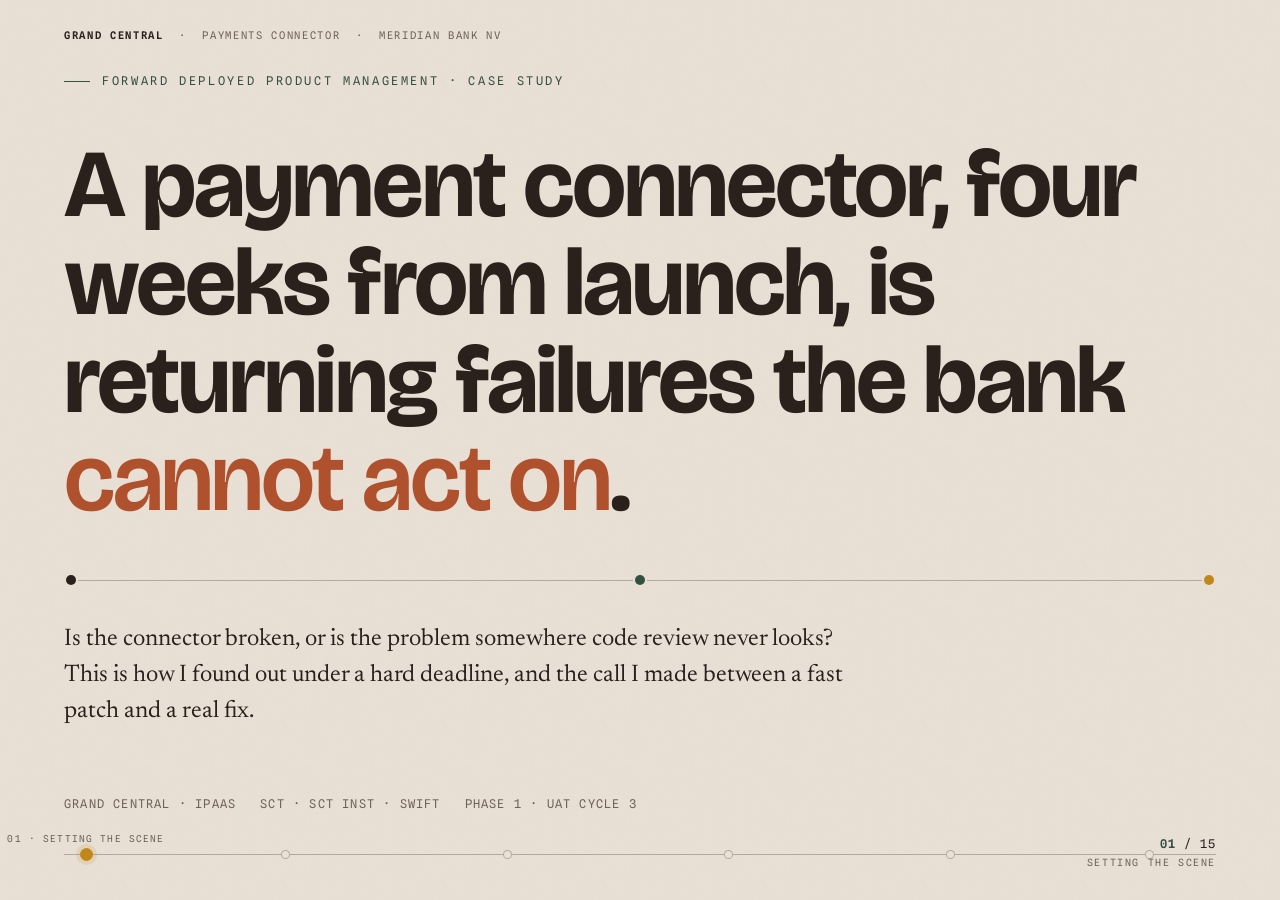
==== commit 7dbf6afd: "Update index.html" ====
--- a/index.html
+++ b/index.html
@@ -12,10 +12,8 @@
 </head>
 <body>
 
-<!-- top-left identifier -->
 <div class="brandmark"><b>Grand Central</b> &nbsp;·&nbsp; Payments Connector &nbsp;·&nbsp; Meridian Bank NV</div>
 
-<!-- nav zones -->
 <button class="navzone navzone--left" aria-label="Previous slide">
   <svg class="navzone__chev" viewBox="0 0 24 24"><polyline points="15 4 7 12 15 20"/></svg>
 </button>
@@ -23,23 +21,21 @@
   <svg class="navzone__chev" viewBox="0 0 24 24"><polyline points="9 4 17 12 9 20"/></svg>
 </button>
 
-<!-- deck -->
 <main class="deck">
 
 <!-- ===================================================== -->
-<!-- ACT 1 — SETTING THE SCENE                              -->
-<!-- ===================================================== -->
-
-<!-- SLIDE 1 — Title -->
+<!-- ACT 1 - SETTING THE SCENE                              -->
+<!-- ===================================================== -->
+
+<!-- SLIDE 1 - Title -->
 <section class="slide" id="s1">
   <div class="wrap">
     <div class="title-hero">
       <div class="enter" data-d="1">
         <div class="eyebrow">Forward Deployed Product Management · Case Study</div>
       </div>
-      <h1 class="display display--xl enter" data-d="2" style="margin-bottom:0.1em;">
-        The patch was the easy answer.<br>
-        <span class="hi-pine">The pattern</span> was the real problem.
+      <h1 class="display display--xl enter" data-d="2" style="margin-bottom:0.12em;">
+        A payment connector, four weeks from launch, is returning failures the bank <span class="hi-rust">cannot act on</span>.
       </h1>
       <div class="title-rail enter" data-d="3">
         <span class="title-rail__node title-rail__node--core"></span>
@@ -49,973 +45,632 @@
         <span class="title-rail__node title-rail__node--rail"></span>
       </div>
       <p class="lede lede--full enter" data-d="4" style="margin-top:4px;">
-        A banking payments connector, four weeks from go-live, returning failure responses
-        its client cannot read. What looked like a connector defect was a contract that never
-        grew up. This is how I diagnosed it, and what I chose to do about it.
+        Is the connector broken, or is the problem somewhere code review never looks? This is how I
+        found out under a hard deadline, and the call I made between a fast patch and a real fix.
       </p>
       <div class="enter" data-d="5" style="margin-top:14px; display:flex; gap:24px; flex-wrap:wrap; font-family:var(--mono); font-size:12px; letter-spacing:0.1em; text-transform:uppercase; color:var(--ink-soft);">
         <span>Grand Central · iPaaS</span>
         <span>SCT · SCT Inst · SWIFT</span>
-        <span>Wave 1 · UAT Cycle 3</span>
-      </div>
-    </div>
-  </div>
-</section>
-
-<!-- SLIDE 2 — The bank + engagement -->
+        <span>Phase 1 · UAT Cycle 3</span>
+      </div>
+    </div>
+  </div>
+</section>
+
+<!-- SLIDE 2 - Engagement + the players -->
 <section class="slide" id="s2">
+  <div class="wrap wrap--wide">
+    <div class="eyebrow enter" data-d="1">The Engagement</div>
+    <h2 class="display display--l enter" data-d="1" style="margin-bottom:14px;">Meridian Bank NV</h2>
+    <p class="prose enter" data-d="2" style="margin-bottom:24px; max-width:74ch;">
+      A mid-sized retail and SME bank in Amsterdam, modernising its digital layer on Backbase while
+      keeping its Temenos T24 core. Big enough to have real volume. Small enough that a missed launch
+      is visible at board level. I am the embedded <strong>Forward Deployed PM</strong>, three months
+      in, here at the build phase.
+    </p>
+    <div class="statrow enter" data-d="2" style="margin-bottom:26px;">
+      <div class="stat"><span class="stat__n" data-count="1.4" data-suffix="M">1.4M</span><span class="stat__l">Retail customers</span></div>
+      <div class="stat"><span class="stat__n" data-count="80" data-suffix="K">80K</span><span class="stat__l">SME customers</span></div>
+      <div class="stat"><span class="stat__n" data-count="32" data-prefix="€" data-suffix="B">€32B</span><span class="stat__l">Balance sheet</span></div>
+      <div class="stat stat--pine"><span class="stat__n" data-count="9">9</span><span class="stat__l">Months to deliver Phase 1</span></div>
+    </div>
+
+    <div class="enter" data-d="3" style="background:var(--paper-2); border:1px solid var(--line); border-radius:var(--radius-lg); overflow:hidden;">
+      <div style="display:grid; grid-template-columns:1fr 1fr;">
+        <div style="padding:12px 22px; background:var(--paper-4); border-bottom:1px solid var(--line-strong); border-right:1px solid var(--line-strong);">
+          <span class="figtag">Meridian · the customer</span>
+        </div>
+        <div style="padding:12px 22px; background:var(--paper-4); border-bottom:1px solid var(--line-strong);">
+          <span class="figtag u-pine">Backbase · my side</span>
+        </div>
+        <!-- two independent columns, divider between -->
+        <div style="border-right:1px solid var(--line-strong);">
+          <div style="padding:13px 22px; border-bottom:1px solid var(--line);"><div class="stake__name">Henrik · CTO</div><div class="stake__role">Reports to the board · sent the status request</div></div>
+          <div style="padding:13px 22px; border-bottom:1px solid var(--line);"><div class="stake__name">Anna · Head of Payments</div><div class="stake__role">Reports to COO · can escalate past Henrik</div></div>
+          <div style="padding:13px 22px; border-bottom:1px solid var(--line);"><div class="stake__name">Peter · Head of Eng &amp; Integration</div><div class="stake__role">UAT &amp; QA lead · signed the spec · I plan with him</div></div>
+          <div style="padding:13px 22px;"><div class="stake__name">Maria · Payments Ops Lead</div><div class="stake__role">Runs ops day one · flagged this for weeks</div></div>
+        </div>
+        <div>
+          <div style="padding:13px 22px; border-bottom:1px solid var(--line);"><div class="stake__name">Me · Forward Deployed PM</div><div class="stake__role">Own the product surface at the customer</div></div>
+          <div style="padding:13px 22px; border-bottom:1px solid var(--line);"><div class="stake__name">Solution Architect</div><div class="stake__role">Designed the integration · now advisory</div></div>
+          <div style="padding:13px 22px; border-bottom:1px solid var(--line);"><div class="stake__name">2 Engineers + QA</div><div class="stake__role">Building and testing the happy path</div></div>
+          <div style="padding:13px 22px; border-bottom:1px solid var(--line);"><div class="stake__name">Customer Success Director</div><div class="stake__role">Owns the relationship and the commercial</div></div>
+          <div style="padding:13px 22px;"><div class="stake__name">Connector PM <span class="muted" style="font-weight:400;">· HQ</span></div><div class="stake__role">Owns the platform baseline and roadmap</div></div>
+        </div>
+      </div>
+    </div>
+    <p class="enter" data-d="4" style="margin-top:16px; font-family:var(--mono); font-size:11.5px; letter-spacing:0.08em; color:var(--ink-soft);">
+      PHASE 1 (now) credit transfers &nbsp;·&nbsp; PHASE 2 direct debits &nbsp;·&nbsp; PHASE 3 cards &nbsp;&nbsp;|&nbsp;&nbsp; I own the product surface
+    </p>
+  </div>
+</section>
+
+<!-- SLIDE 3 - Architecture -->
+<section class="slide" id="s3">
+  <div class="wrap wrap--wide">
+    <div class="eyebrow enter" data-d="1">The Architecture</div>
+    <h2 class="display display--m enter" data-d="1">One connector. One API. Three rails.</h2>
+    <p class="prose enter" data-d="2" style="margin-bottom:34px; max-width:72ch;">
+      Grand Central is the middleware. The core does the processing; the connector translates and
+      routes. The core sends one instruction and names the rail. The connector submits it and
+      <strong>passes the result back</strong>. That return path, the failure path, is where this case lives.
+    </p>
+
+    <div class="enter" data-d="3">
+    <svg class="diagram" viewBox="0 0 1100 360" role="img" aria-label="T24 core exchanges with the Grand Central connector, which exchanges with three payment rails">
+      <defs>
+        <marker id="ah" viewBox="0 0 10 10" refX="8" refY="5" markerWidth="7" markerHeight="7" orient="auto-start-reverse">
+          <path d="M 0 1 L 9 5 L 0 9" fill="none" stroke="var(--ink-soft)" stroke-width="1.4"/>
+        </marker>
+      </defs>
+
+      <!-- Core -->
+      <rect class="node" x="20" y="130" width="200" height="100" rx="6"/>
+      <text class="node-label" x="120" y="170" text-anchor="middle" font-size="20">T24 Core</text>
+      <text class="node-sub" x="120" y="194" text-anchor="middle" font-size="10">Temenos · on-prem</text>
+
+      <!-- core <-> connector : two arrows -->
+      <line x1="225" y1="158" x2="415" y2="158" stroke="var(--ink-soft)" stroke-width="1.3" marker-end="url(#ah)"/>
+      <text class="node-sub" x="320" y="148" text-anchor="middle" font-size="9">initiate</text>
+      <line x1="415" y1="202" x2="225" y2="202" stroke="var(--rust)" stroke-width="1.3" marker-end="url(#ah)"/>
+      <text class="node-sub" x="320" y="220" text-anchor="middle" font-size="9" fill="var(--rust)">result / failure</text>
+
+      <!-- Connector -->
+      <rect class="node node--pine" x="420" y="110" width="260" height="140" rx="6"/>
+      <text class="node-label node-label--light" x="550" y="160" text-anchor="middle" font-size="22">Grand Central</text>
+      <text class="node-label node-label--light" x="550" y="186" text-anchor="middle" font-size="14" font-weight="400">Payments Connector v3</text>
+      <text class="node-sub" x="550" y="214" text-anchor="middle" font-size="9.5" fill="rgba(242,235,226,0.65)">translate · route · return</text>
+
+      <!-- connector <-> rails : bidirectional -->
+      <line x1="685" y1="165" x2="855" y2="72" stroke="var(--ink-soft)" stroke-width="1.3" marker-start="url(#ah)" marker-end="url(#ah)"/>
+      <line x1="685" y1="180" x2="855" y2="180" stroke="var(--ink-soft)" stroke-width="1.3" marker-start="url(#ah)" marker-end="url(#ah)"/>
+      <line x1="685" y1="195" x2="855" y2="288" stroke="var(--ink-soft)" stroke-width="1.3" marker-start="url(#ah)" marker-end="url(#ah)"/>
+
+      <rect class="node" x="860" y="44" width="220" height="64" rx="6"/>
+      <text class="node-label" x="970" y="72" text-anchor="middle" font-size="16">SCT</text>
+      <text class="node-sub" x="970" y="92" text-anchor="middle" font-size="9">SEPA · D+1 batch</text>
+
+      <rect class="node" x="860" y="148" width="220" height="64" rx="6"/>
+      <text class="node-label" x="970" y="176" text-anchor="middle" font-size="16">SCT Inst</text>
+      <text class="node-sub" x="970" y="196" text-anchor="middle" font-size="9">SEPA · 10-sec SLA</text>
+
+      <rect class="node" x="860" y="252" width="220" height="64" rx="6"/>
+      <text class="node-label" x="970" y="280" text-anchor="middle" font-size="16">SWIFT</text>
+      <text class="node-sub" x="970" y="300" text-anchor="middle" font-size="9">cross-border</text>
+    </svg>
+    </div>
+
+    <div class="cols-3 enter" data-d="4" style="margin-top:30px;">
+      <div class="panel"><p class="figtag u-pine" style="margin-bottom:6px;">SCT</p><p class="muted" style="font-size:14px; margin:0;">Standard SEPA transfer. Batch, next-day. The forgiving rail.</p></div>
+      <div class="panel"><p class="figtag u-pine" style="margin-bottom:6px;">SCT Inst</p><p class="muted" style="font-size:14px; margin:0;">Real-time, a hard 10-second deadline. Timeouts become a real failure mode.</p></div>
+      <div class="panel"><p class="figtag u-pine" style="margin-bottom:6px;">SWIFT</p><p class="muted" style="font-size:14px; margin:0;">Cross-border. Failure semantics unlike SEPA, and brand new to this connector.</p></div>
+    </div>
+  </div>
+</section>
+
+<!-- ===================================================== -->
+<!-- ACT 2 - THE CRISIS                                     -->
+<!-- ===================================================== -->
+
+<!-- SLIDE 4 - The four emails, stacked in sequence -->
+<section class="slide" id="s4">
+  <div class="wrap wrap--narrow">
+    <div class="eyebrow eyebrow--rust enter" data-d="1">The Crisis · Four weeks to launch</div>
+    <h2 class="display display--m enter" data-d="1" style="margin-bottom:22px;">It lands as a chain of four emails</h2>
+
+    <div class="stack-sm">
+      <div class="mail mail--alert enter" data-d="2" style="display:grid; grid-template-columns:30px 1fr; gap:16px; align-items:start;">
+        <div class="list__num" style="margin-top:2px;">1</div>
+        <div>
+          <div class="mail__head"><span class="mail__from">Maria · Payments Ops Lead</span><span class="mail__meta">Tue, morning</span></div>
+          <div class="mail__body"><p>47 failures out of 500 in UAT. I have flagged 23 of them: blank, generic, or raw codes we do not recognise. <strong>We do not understand the pattern.</strong> Peter from engg says this is a Backbase-side issue. We need this resolved before sign-off.</p></div>
+        </div>
+      </div>
+      <div class="mail enter" data-d="3" style="display:grid; grid-template-columns:30px 1fr; gap:16px; align-items:start;">
+        <div class="list__num" style="margin-top:2px;">2</div>
+        <div>
+          <div class="mail__head"><span class="mail__from">Engineering · Backbase</span><span class="mail__meta">Tue, afternoon</span></div>
+          <div class="mail__body"><p>The connector is passing through whatever the core or rail returns. It is behaving <strong>correctly per the v3 spec</strong>. The inconsistency is upstream of us.</p></div>
+        </div>
+      </div>
+      <div class="mail mail--alert enter" data-d="4" style="display:grid; grid-template-columns:30px 1fr; gap:16px; align-items:start;">
+        <div class="list__num" style="margin-top:2px;">3</div>
+        <div>
+          <div class="mail__head"><span class="mail__from">Anna · Head of Payments</span><span class="mail__meta">Tue, evening</span></div>
+          <div class="mail__body"><p>If the platform cannot give us consistent responses, it is not ready. We cannot go live with this. <strong>Henrik should be aware.</strong></p></div>
+        </div>
+      </div>
+      <div class="mail mail--alert enter" data-d="5" style="display:grid; grid-template-columns:30px 1fr; gap:16px; align-items:start; border-left:3px solid var(--rust);">
+        <div class="list__num" style="margin-top:2px; color:var(--rust); border-color:var(--rust-line);">4</div>
+        <div>
+          <div class="mail__head"><span class="mail__from">Henrik · CTO</span><span class="mail__meta">Wed, 08:47</span></div>
+          <div class="mail__body"><p>I need a status update by end of day. <strong>The launch date is not moving</strong> - board meeting in five weeks, marketing already live. Send me a clear plan by EOD.</p></div>
+        </div>
+      </div>
+    </div>
+    <p class="marg enter" data-d="6" style="margin-top:18px;"><span class="marg__label">Where the case opens</span>It is Wednesday morning. I am the FDPM. The CTO is waiting, and I do not have a diagnosis yet.</p>
+  </div>
+</section>
+
+<!-- SLIDE 5 - First response + how I work -->
+<section class="slide" id="s5">
   <div class="wrap">
     <div class="spread">
       <div class="spread__main">
-        <div class="eyebrow enter" data-d="1">The Bank</div>
-        <h2 class="display display--l enter" data-d="1">Meridian Bank NV</h2>
-        <p class="prose enter" data-d="2" style="margin-bottom:28px;">
-          A mid-sized retail and SME bank in Amsterdam, modernising its digital layer on Backbase
-          while keeping its Temenos T24 core. Big enough to have real volume and complexity.
-          Small enough that a missed go-live is visible at board level. <strong>Tier-1 banks have
-          buffer. Meridian does not.</strong>
+        <div class="eyebrow enter" data-d="1">First Move · Wednesday morning</div>
+        <h2 class="display display--m enter" data-d="1">I answer Henrik first, briefly</h2>
+        <p class="prose enter" data-d="2" style="margin:16px 0 22px;">
+          I cannot leave the CTO on delivered, and I cannot send him a guess. So I acknowledge,
+          show we are already moving, and buy the day to diagnose properly.
         </p>
-        <div class="statrow enter" data-d="3" style="margin-bottom:28px;">
-          <div class="stat"><span class="stat__n" data-count="1.4" data-suffix="M">1.4M</span><span class="stat__l">Retail customers</span></div>
-          <div class="stat"><span class="stat__n" data-count="80" data-suffix="K">80K</span><span class="stat__l">SME customers</span></div>
-          <div class="stat"><span class="stat__n" data-count="32" data-prefix="€" data-suffix="B">€32B</span><span class="stat__l">Balance sheet</span></div>
-          <div class="stat stat--pine"><span class="stat__n" data-count="9">9</span><span class="stat__l">Mo. to deliver Wave 1</span></div>
-        </div>
-        <div class="panel panel--inset enter" data-d="4">
-          <div class="kv">
-            <div class="kv__row"><span class="kv__k">Core</span><span class="kv__v"><strong>Temenos T24</strong> · on-prem · 8 years in production · not being replaced</span></div>
-            <div class="kv__row"><span class="kv__k">Why Backbase</span><span class="kv__v">Won the deal promising SCT Inst + SWIFT in Wave 1, in 9 months — against a 12-month in-house estimate for SCT Inst alone</span></div>
-            <div class="kv__row"><span class="kv__k">At stake</span><span class="kv__v">A missed go-live doesn't slip a feature. It breaks the commercial credibility of a 24-month programme</span></div>
+        <div class="mail mail--cta enter" data-d="3">
+          <div class="mail__head"><span class="mail__from">To: Henrik · CTO</span><span class="mail__meta">Wed, 09:10</span></div>
+          <div class="mail__body">
+            <p>Hi Henrik,</p>
+            <p>Thank you for the note. We have had a joint session with your engineering and QA and our own, and we are going through the failure data now. I will have a clear plan to you by end of day.</p>
+            <p>The launch date is our shared target and I am treating it that way.</p>
+            <p>Regards,<br>Parth</p>
           </div>
         </div>
       </div>
-      <div class="spread__margin enter" data-d="5">
-        <p class="figtag" style="margin-bottom:12px;">Fig. 01 — Engagement</p>
-        <p class="marg"><span class="marg__label">My seat</span>Forward Deployed PM, embedded. Joined at the build phase, three months ago.</p>
-        <p class="marg"><span class="marg__label">Not</span>The PM (CSD owns timelines). Not the architect (SA owns the design). Not engineering. I own the product surface at the customer.</p>
-      </div>
-    </div>
-  </div>
-</section>
-
-<!-- SLIDE 3 — Architecture -->
-<section class="slide" id="s3">
-  <div class="wrap wrap--wide">
-    <div class="eyebrow enter" data-d="1">The Architecture</div>
-    <h2 class="display display--m enter" data-d="1">One connector. One API. Three rails.</h2>
-    <p class="prose enter" data-d="2" style="margin-bottom:36px; max-width:70ch;">
-      Grand Central is the middleware. The core does the processing; the connector translates and
-      routes. T24 sends one unified instruction and names the rail. The connector is deliberately
-      <strong>dumb</strong> — no routing intelligence, no fallback logic. It translates, submits,
-      and returns.
-    </p>
-
-    <div class="enter" data-d="3">
-    <svg class="diagram" viewBox="0 0 1100 340" role="img" aria-label="Architecture: T24 core connects to Grand Central connector, which routes to three payment rails">
-      <!-- Core -->
-      <rect class="node" x="20" y="120" width="200" height="100" rx="6"/>
-      <text class="node-label" x="120" y="160" text-anchor="middle" font-size="20">T24 Core</text>
-      <text class="node-sub" x="120" y="184" text-anchor="middle" font-size="10">Temenos · on-prem</text>
-
-      <!-- arrow core->connector -->
-      <line class="flow-line" x1="220" y1="170" x2="420" y2="170"/>
-      <polygon points="420,170 410,165 410,175" fill="var(--ink-soft)"/>
-      <text class="node-sub" x="320" y="158" text-anchor="middle" font-size="9.5">POST /payments/initiate</text>
-
-      <!-- Connector -->
-      <rect class="node node--pine" x="420" y="100" width="260" height="140" rx="6"/>
-      <text class="node-label node-label--light" x="550" y="150" text-anchor="middle" font-size="22">Grand Central</text>
-      <text class="node-label node-label--light" x="550" y="176" text-anchor="middle" font-size="14" font-weight="400">Payments Connector v2.0</text>
-      <text class="node-sub" x="550" y="206" text-anchor="middle" font-size="9.5" fill="rgba(242,235,226,0.65)">translate · route · return</text>
-
-      <!-- three rails -->
-      <line class="flow-line" x1="680" y1="170" x2="860" y2="70"/>
-      <line class="flow-line" x1="680" y1="170" x2="860" y2="170"/>
-      <line class="flow-line" x1="680" y1="170" x2="860" y2="270"/>
-
-      <rect class="node" x="860" y="40" width="220" height="64" rx="6"/>
-      <text class="node-label" x="970" y="68" text-anchor="middle" font-size="16">SCT</text>
-      <text class="node-sub" x="970" y="88" text-anchor="middle" font-size="9">SEPA · D+1 batch</text>
-
-      <rect class="node" x="860" y="138" width="220" height="64" rx="6"/>
-      <text class="node-label" x="970" y="166" text-anchor="middle" font-size="16">SCT Inst</text>
-      <text class="node-sub" x="970" y="186" text-anchor="middle" font-size="9">SEPA · 10-sec SLA</text>
-
-      <rect class="node" x="860" y="236" width="220" height="64" rx="6"/>
-      <text class="node-label" x="970" y="264" text-anchor="middle" font-size="16">SWIFT</text>
-      <text class="node-sub" x="970" y="284" text-anchor="middle" font-size="9">cross-border · gpi</text>
-    </svg>
-    </div>
-
-    <div class="cols-3 enter" data-d="4" style="margin-top:36px;">
-      <div class="panel"><p class="figtag u-pine" style="margin-bottom:6px;">SCT</p><p class="muted" style="font-size:14px; margin:0;">Standard SEPA credit transfer. Batch, next-day settlement. The forgiving rail.</p></div>
-      <div class="panel"><p class="figtag u-pine" style="margin-bottom:6px;">SCT Inst</p><p class="muted" style="font-size:14px; margin:0;">Real-time. A hard 10-second deadline. Timeouts become a first-class failure mode.</p></div>
-      <div class="panel"><p class="figtag u-pine" style="margin-bottom:6px;">SWIFT</p><p class="muted" style="font-size:14px; margin:0;">Cross-border, correspondent chains, compliance holds. Failure semantics unlike SEPA.</p></div>
-    </div>
-  </div>
-</section>
-
-<!-- SLIDE 4 — Stakeholders -->
-<section class="slide" id="s4">
-  <div class="wrap">
-    <div class="spread">
-      <div class="spread__main">
-        <div class="eyebrow enter" data-d="1">The Room</div>
-        <h2 class="display display--m enter" data-d="1">Who I have to carry</h2>
-        <div class="stake enter" data-d="2" style="margin-top:24px;">
-          <div class="stake__card stake__card--neutral">
-            <div class="stake__badge">H</div>
-            <div><div class="stake__name">Henrik · CTO</div><div class="stake__role">Meridian · reports to board</div></div>
-            <div class="stake__stance">Neutral. Wants confidence, not a moving date.</div>
-          </div>
-          <div class="stake__card stake__card--skeptic">
-            <div class="stake__badge">A</div>
-            <div><div class="stake__name">Anna · Head of Payments</div><div class="stake__role">Reports to COO — can bypass Henrik</div></div>
-            <div class="stake__stance">Skeptical of Backbase. Will escalate any wobble.</div>
-          </div>
-          <div class="stake__card stake__card--swing">
-            <div class="stake__badge">P</div>
-            <div><div class="stake__name">Peter · Head of Eng &amp; Integration</div><div class="stake__role">UAT lead · signed off the spec</div></div>
-            <div class="stake__stance">The swing vote. Fair, technical, persuadable.</div>
-          </div>
-          <div class="stake__card stake__card--ally">
-            <div class="stake__badge">M</div>
-            <div><div class="stake__name">Maria · Payments Ops Lead</div><div class="stake__role">Will run ops from day one</div></div>
-            <div class="stake__stance">Raised this for weeks. UAT just proved her right.</div>
-          </div>
-        </div>
-      </div>
-      <div class="spread__margin enter" data-d="3">
-        <p class="figtag" style="margin-bottom:12px;">Fig. 02 — My side</p>
-        <p class="marg"><span class="marg__label">Backbase team</span>Me (FDPM), a Solution Architect (now advisory), two engineers on happy-path, a QA lead, and a Customer Success Director who owns the relationship.</p>
-        <p class="marg"><span class="marg__label">Escalation</span>Internally: the VP of Engineering and the connector PM who owns the platform roadmap.</p>
-      </div>
-    </div>
-  </div>
-</section>
-
-<!-- ===================================================== -->
-<!-- ACT 2 — THE CRISIS                                     -->
-<!-- ===================================================== -->
-
-<!-- SLIDE 5 — Email chain -->
-<section class="slide" id="s5">
-  <div class="wrap">
-    <div class="eyebrow eyebrow--rust enter" data-d="1">The Crisis · Week 9 · Four weeks to go-live</div>
-    <h2 class="display display--m enter" data-d="1" style="margin-bottom:24px;">Four emails in twenty-two hours</h2>
-    <div class="cols-2">
-      <div class="stack-sm">
-        <div class="mail mail--alert enter" data-d="2">
-          <div class="mail__head"><span class="mail__from">Peter Janssen</span><span class="mail__meta">Tue 09:14</span></div>
-          <div class="mail__subj">Payments connector — response inconsistency in failure scenarios</div>
-          <div class="mail__body"><p>47 failures out of 500 in UAT cycle 3. I've highlighted 23 — blank, generic, raw scheme XML, or T24 codes we don't recognise. The other 24 are routable.</p><p><strong>We do not understand the pattern.</strong> We need this resolved before sign-off.</p></div>
-        </div>
-        <div class="mail enter" data-d="3">
-          <div class="mail__head"><span class="mail__from">Engineering Lead · Backbase</span><span class="mail__meta">Tue 15:40</span></div>
-          <div class="mail__subj">RE: response inconsistency</div>
-          <div class="mail__body"><p>The connector is faithfully passing through whatever the core or rail returns. T24 shapes vary, the scheme mixes pain.002 with raw faults, SWIFT correspondents send non-standard codes.</p><p>The connector is handling these <strong>correctly per the v2.0 spec.</strong></p></div>
-        </div>
-      </div>
-      <div class="stack-sm">
-        <div class="mail mail--alert enter" data-d="4">
-          <div class="mail__head"><span class="mail__from">Anna de Wit</span><span class="mail__meta">Tue 18:22</span></div>
-          <div class="mail__subj">RE: response inconsistency</div>
-          <div class="mail__body"><p>If the platform cannot give us consistent responses regardless of what is upstream, the platform is not ready. We cannot go live with this. <strong>Henrik should be aware.</strong></p></div>
-        </div>
-        <div class="mail mail--alert enter" data-d="5" style="border-left:3px solid var(--rust);">
-          <div class="mail__head"><span class="mail__from">Henrik van der Berg · CTO</span><span class="mail__meta">Wed 08:47</span></div>
-          <div class="mail__subj">Payments go-live status</div>
-          <div class="mail__body"><p>I'm told there's a dispute on connector readiness. I need a status update by end of day.</p><p><strong>The go-live date is not moving.</strong> Board commitments in five weeks, marketing already in market. Send me a clear plan.</p></div>
-        </div>
-        <p class="marg enter" data-d="6" style="margin-top:6px;"><span class="marg__label">Where the case opens</span>It is Wednesday morning. I'm the FDPM. The CTO is waiting. And I do not have a diagnosis yet.</p>
-      </div>
-    </div>
-  </div>
-</section>
-
-<!-- SLIDE 6 — The data -->
+      <div class="spread__margin enter" data-d="4">
+        <p class="figtag" style="margin-bottom:12px;">How I work the next few hours</p>
+        <p class="marg"><span class="marg__label">Understand before I answer</span>Read the data with my own eyes before I trust anyone's read of it, including engineering's.</p>
+        <p class="marg"><span class="marg__label">One voice</span>Align with engineering, the SA, and the CSD internally, so the bank hears one position, not three.</p>
+      </div>
+    </div>
+  </div>
+</section>
+
+<!-- ===================================================== -->
+<!-- ACT 3 - THE INVESTIGATION                              -->
+<!-- ===================================================== -->
+
+  <!-- SLIDE 6 - The data + the real problem -->
 <section class="slide" id="s6">
   <div class="wrap">
     <div class="spread">
       <div class="spread__main">
-        <div class="eyebrow enter" data-d="1">What Peter Sent</div>
-        <h2 class="display display--m enter" data-d="1">500 transactions. 47 failed. 23 unreadable.</h2>
-        <p class="prose enter" data-d="2" style="margin:18px 0 30px;">
-          On the surface, the failures look random — which is exactly why Maria's frustration is
-          legitimate. Her team cannot predict which failures they'll be able to route from the
-          failure itself.
+        <div class="eyebrow enter" data-d="1">What Maria Sent</div>
+        <h2 class="display display--m enter" data-d="1">500 transactions. 47 failed. 23 ops cannot use.</h2>
+        <p class="prose enter" data-d="2" style="margin:18px 0 26px;">
+          The failures look random, which is why Maria's team is stuck. They cannot predict, from the
+          failure itself, which ones they will be able to act on.
         </p>
-        <div class="statrow enter" data-d="3" style="margin-bottom:30px;">
+        <div class="statrow enter" data-d="3" style="margin-bottom:28px;">
           <div class="stat"><span class="stat__n" data-count="500">500</span><span class="stat__l">UAT transactions</span></div>
           <div class="stat stat--rust"><span class="stat__n" data-count="47">47</span><span class="stat__l">Failures · 9.4%</span></div>
-          <div class="stat stat--rust"><span class="stat__n" data-count="23">23</span><span class="stat__l">Ops cannot route</span></div>
+          <div class="stat stat--rust"><span class="stat__n" data-count="23">23</span><span class="stat__l">Ops cannot use</span></div>
         </div>
         <div class="enter" data-d="4">
-          <table class="tbl" style="max-width:520px;">
-            <thead><tr><th>Response shape</th><th class="num">Count</th><th>What ops sees</th></tr></thead>
+          <p class="figtag" style="margin-bottom:12px;">What ops actually receives, defined once</p>
+          <table class="tbl" style="max-width:560px;">
+            <thead><tr><th>Response</th><th class="num">Count</th><th>What ops sees</th></tr></thead>
             <tbody>
-              <tr><td class="rowhead u-pine">Structured</td><td class="num">24</td><td class="muted">A code they can act on</td></tr>
-              <tr><td class="rowhead">Partial</td><td class="num">12</td><td class="muted">A code, but no context</td></tr>
-              <tr><td class="rowhead u-rust">Generic</td><td class="num">8</td><td class="muted">Just “PAYMENT_FAILED”</td></tr>
-              <tr><td class="rowhead u-rust">Blank</td><td class="num">3</td><td class="muted">Nothing at all</td></tr>
+              <tr><td class="rowhead u-pine">Usable</td><td class="num">24</td><td class="muted">A clear code they can route on</td></tr>
+              <tr><td class="rowhead u-rust">Raw</td><td class="num">13</td><td class="muted">A core code passed straight through · <span class="u-mono">AC.CLOSED</span></td></tr>
+              <tr><td class="rowhead u-rust">Generic</td><td class="num">5</td><td class="muted">Just <span class="u-mono">PAYMENT_FAILED</span></td></tr>
+              <tr><td class="rowhead u-rust">Blank</td><td class="num">5</td><td class="muted">Nothing at all</td></tr>
             </tbody>
           </table>
         </div>
       </div>
       <div class="spread__margin enter" data-d="5">
-        <p class="figtag" style="margin-bottom:12px;">Fig. 03 — The dataset</p>
-        <p class="marg"><span class="marg__label">Real artifact</span>500 synthetic transactions with full request &amp; response payloads, plus 301 lines of connector logs, generated for this study.</p>
-        <div class="artifact__group">
-          <a class="artifact" href="resources/meridian_uat_cycle3_transactions.csv" target="_blank" rel="noopener">transactions.csv</a>
-          <a class="artifact" href="resources/meridian_uat_cycle3_connector_logs.csv" target="_blank" rel="noopener">connector_logs.csv</a>
-        </div>
-        <p class="marg"><span class="marg__label">The question</span><em>“We do not understand the pattern.”</em> Peter is senior and technical. If he can't see it, it isn't obvious — or it isn't there. My job is to find out which.</p>
-      </div>
-    </div>
-  </div>
-</section>
-
-<!-- SLIDE 7 — Constraints -->
+        <p class="figtag" style="margin-bottom:12px;">The real problem</p>
+        <p class="marg">Ops cannot tell <strong>what</strong> failed or <strong>where</strong> it failed. Without that, every one of the 23 becomes a manual investigation. Unpredictable, and it does not scale.</p>
+        <p class="marg"><span class="marg__label">The dataset</span>500 synthetic transactions with full request and response payloads, plus 301 connector log lines. Real, and linked in the repo.</p>
+      </div>
+    </div>
+  </div>
+</section>
+
+<!-- SLIDE 7 - Slicing the failures (two cuts) -->
 <section class="slide" id="s7">
-  <div class="wrap">
-    <div class="eyebrow enter" data-d="1">The Box I'm In</div>
-    <h2 class="display display--m enter" data-d="1" style="margin-bottom:8px;">Twenty working days. The date does not move.</h2>
-    <p class="prose enter" data-d="2" style="margin-bottom:32px; max-width:64ch;">
-      Everything I do has to fit inside this, without disrupting an engineering team already at full
-      utilisation on happy-path completion.
-    </p>
-
-    <div class="enter" data-d="3" style="margin-bottom:32px;">
-      <div class="cal">
-        <div class="cal__wk"><div class="cal__wklabel">Week 1</div><div class="cal__cell cal__cell--mark">Today<br>diagnose</div></div>
-        <div class="cal__wk"><div class="cal__wklabel">Week 2</div><div class="cal__cell">Fix +<br>config</div></div>
-        <div class="cal__wk"><div class="cal__wklabel">Week 3</div><div class="cal__cell cal__cell--off">King's Day<br>27 Apr</div></div>
-        <div class="cal__wk"><div class="cal__wklabel">Week 4</div><div class="cal__cell">UAT<br>cycle 4</div></div>
-        <div class="cal__wk"><div class="cal__wklabel">Week 5</div><div class="cal__cell cal__cell--go">Go-live<br>+ board</div></div>
-      </div>
-    </div>
-
-    <div class="cols-2 enter" data-d="4">
-      <div class="panel panel--inset">
-        <p class="figtag u-rust" style="margin-bottom:14px;">Why the date is fixed</p>
-        <ul class="list" style="gap:10px;">
-          <li class="list__item"><span class="list__num">›</span><span class="list__t">Board meeting in week 5 — Wave 1 is the evidence of programme health</span></li>
-          <li class="list__item"><span class="list__num">›</span><span class="list__t">Marketing already booked — billboards at Amsterdam Centraal, spend committed</span></li>
-          <li class="list__item"><span class="list__num">›</span><span class="list__t">Wave 2 discovery starts week 6, dependent on this team</span></li>
-          <li class="list__item"><span class="list__num">›</span><span class="list__t">A commercial milestone payment is tied to Wave 1 acceptance</span></li>
-        </ul>
-      </div>
-      <div class="panel panel--inset">
-        <p class="figtag" style="margin-bottom:14px;">The politics, plainly</p>
-        <ul class="list" style="gap:10px;">
-          <li class="list__item"><span class="list__num">›</span><span class="list__t">Engineering is <em>technically right</em> per the spec. Reframing must not read as blame.</span></li>
-          <li class="list__item"><span class="list__num">›</span><span class="list__t">The SA signed off that spec. Diplomacy required.</span></li>
-          <li class="list__item"><span class="list__num">›</span><span class="list__t">Anna has a board-facing route around Henrik.</span></li>
-          <li class="list__item"><span class="list__num">›</span><span class="list__t">Win Peter and he defends the plan for me.</span></li>
-        </ul>
-      </div>
-    </div>
-  </div>
-</section>
-
-<!-- ===================================================== -->
-<!-- ACT 3 — THE INVESTIGATION                              -->
-<!-- ===================================================== -->
-
-<!-- SLIDE 8 — Reading before reacting -->
+  <div class="wrap wrap--wide">
+    <div class="eyebrow enter" data-d="1">The Investigation · Slicing the 47</div>
+    <h2 class="display display--m enter" data-d="1">A real read takes more than one cut</h2>
+    <p class="prose enter" data-d="2" style="margin:14px 0 24px; max-width:78ch;">
+      I load the 47 into a notebook and start slicing. The first cut I try is the obvious one, by rail.
+      It is useful but it does not fully explain the mess. The second cut, by origin, is the one that lands.
+    </p>
+
+    <div class="cols-2 enter" data-d="3" style="gap:32px; align-items:start;">
+      <!-- Cut 1 -->
+      <div>
+        <p class="figtag" style="margin-bottom:10px;">Cut 1 · by rail <span class="muted">- inconclusive</span></p>
+        <table class="tbl" style="font-size:13.5px;">
+          <thead><tr><th>Rail</th><th class="num">Usable</th><th class="num">Raw</th><th class="num">Generic</th><th class="num">Blank</th></tr></thead>
+          <tbody>
+            <tr><td class="rowhead">SCT</td><td class="num">11</td><td class="num u-rust">7</td><td class="num muted">-</td><td class="num muted">-</td></tr>
+            <tr><td class="rowhead">SCT Inst</td><td class="num">8</td><td class="num u-rust">6</td><td class="num muted">-</td><td class="num u-rust">5</td></tr>
+            <tr><td class="rowhead">SWIFT</td><td class="num">5</td><td class="num muted">-</td><td class="num u-rust">5</td><td class="num muted">-</td></tr>
+          </tbody>
+        </table>
+        <p class="muted" style="font-size:13.5px; margin:12px 2px 0;">Blanks are all on the real-time rail, generics are all SWIFT. A hint. But the <span class="u-rust">raw</span> failures cut across both SEPA rails, so rail alone does not explain it.</p>
+      </div>
+      <!-- Cut 2 -->
+      <div>
+        <p class="figtag u-pine" style="margin-bottom:10px;">Cut 2 · by origin <span class="muted">- the pattern</span></p>
+        <table class="tbl js-reveal" style="font-size:13.5px;">
+          <thead><tr><th>Origin</th><th>What happened</th><th class="num">n</th><th class="num">Usable?</th></tr></thead>
+          <tbody>
+            <tr><td class="rowhead">Rail</td><td class="muted">Documented SEPA reject</td><td class="num">19</td><td class="cell cell--good">yes</td></tr>
+            <tr><td class="rowhead">Connector</td><td class="muted">Caught at validation</td><td class="num">5</td><td class="cell cell--good">yes</td></tr>
+            <tr><td class="rowhead u-rust">Core</td><td class="muted">T24 code, no mapping</td><td class="num">13</td><td class="cell cell--bad">raw</td></tr>
+            <tr><td class="rowhead u-rust">Rail</td><td class="muted">SWIFT code, not standardised</td><td class="num">5</td><td class="cell cell--bad">generic</td></tr>
+            <tr><td class="rowhead u-rust">Connector</td><td class="muted">Timeout, not caught</td><td class="num">5</td><td class="cell cell--bad">blank</td></tr>
+          </tbody>
+        </table>
+        <p class="muted" style="font-size:13.5px; margin:12px 2px 0;">Group by where it came from and the split is clean: <span class="u-pine">24 usable</span>, <span class="u-rust">23 not</span>.</p>
+      </div>
+    </div>
+
+    <div class="panel panel--pine enter" data-d="4" style="margin-top:24px;">
+      <p style="margin:0; font-size:18px; line-height:1.5;">The line between usable and not is one thing: <strong>did the connector have a way to translate the code?</strong> Where it knew the code, ops got a clean answer. Where it did not, a core code with no mapping, a SWIFT code it never standardised, a timeout it never caught, ops got raw, generic, or nothing. <span class="hi-saffron">It is structural, not random.</span></p>
+    </div>
+  </div>
+</section>
+
+<!-- SLIDE 8 - Investigation: method, the record, API history -->
 <section class="slide" id="s8">
-  <div class="wrap">
-    <div class="spread">
-      <div class="spread__main">
-        <div class="eyebrow enter" data-d="1">The Investigation · 09:02 Wednesday</div>
-        <h2 class="display display--m enter" data-d="1">I do not write to Henrik first.</h2>
-        <p class="prose enter" data-d="2" style="margin:18px 0 30px;">
-          Most people in this seat answer the CTO immediately. If I write to Henrik without a
-          position, I will either over-promise or hedge — and both cost me credibility I'll need
-          all week. I have until end of day. That is enough time to <strong>understand before I
-          respond.</strong>
-        </p>
-        <ol class="list enter" data-d="3">
-          <li class="list__item"><span class="list__num">1</span><span class="list__t"><strong>Read everything carefully</strong> — the four emails, slowly, not skimming. Anna's framing is sharper than her tone.</span></li>
-          <li class="list__item"><span class="list__num">2</span><span class="list__t"><strong>Open the data before forming a hypothesis.</strong> See it with my own eyes before I trust anyone's read — including engineering's.</span></li>
-          <li class="list__item"><span class="list__num">3</span><span class="list__t"><strong>Align internally before I speak externally.</strong> Engineering, then SA, then CSD. The bank gets the version that's already been pressure-tested.</span></li>
-        </ol>
-      </div>
-      <div class="spread__margin enter" data-d="4">
-        <p class="figtag" style="margin-bottom:12px;">Sequence</p>
-        <p class="marg"><span class="marg__label">Principle</span>Internal alignment before external communication. Engineering before the bank. CSD before Henrik. Get the order wrong and I'm projecting confidence from a house that isn't aligned.</p>
-      </div>
-    </div>
-  </div>
-</section>
-
-<!-- SLIDE 9 — Pivot 1 -->
-<section class="slide" id="s9">
-  <div class="wrap">
-    <div class="eyebrow enter" data-d="1">Slicing · Pivot 1</div>
-    <h2 class="display display--m enter" data-d="1">First cut: response shape by rail</h2>
-    <p class="prose enter" data-d="2" style="margin:16px 0 30px; max-width:64ch;">
-      I load the 47 into a notebook — not a dashboard, throwaway analysis. The first pivot already
-      hints at something: <strong class="hi-rust">blank</strong> responses concentrate on the
-      real-time rail, and <strong class="hi-rust">SWIFT</strong> degrades worse than SEPA.
-    </p>
-    <div class="enter" data-d="3" style="max-width:760px;">
-      <table class="tbl">
-        <thead>
-          <tr><th>Payment method</th><th class="num">Structured</th><th class="num">Partial</th><th class="num">Generic</th><th class="num">Blank</th></tr>
-        </thead>
+  <div class="wrap wrap--wide">
+    <div class="eyebrow enter" data-d="1">The Investigation · Into the Record</div>
+    <h2 class="display display--m enter" data-d="1">Before I touch code, I work out what kind of problem this is</h2>
+    <p class="prose enter" data-d="2" style="margin:14px 0 20px; max-width:80ch;">
+      A one-off bug you fix in code. A pattern that repeats across versions you fix in the contract. The
+      fix is different, and so is the blast radius, so I need to know which one this is <strong>before</strong>
+      I commit to anything. That question drives how I trace it.
+    </p>
+
+    <div class="enter" data-d="3" style="margin-bottom:22px;">
+      <div class="boxflow">
+        <div class="boxflow__node"><div class="boxflow__t" style="font-size:15px;">Reproduce</div><div class="boxflow__s">confirm in the data, not hearsay</div></div>
+        <div class="boxflow__arrow">→</div>
+        <div class="boxflow__node"><div class="boxflow__t" style="font-size:15px;">Check the contract</div><div class="boxflow__s">is a blank even valid? yes</div></div>
+        <div class="boxflow__arrow">→</div>
+        <div class="boxflow__node"><div class="boxflow__t" style="font-size:15px;">Search the record</div><div class="boxflow__s">Confluence + release notes</div></div>
+        <div class="boxflow__arrow">→</div>
+        <div class="boxflow__node"><div class="boxflow__t" style="font-size:15px;">Diff the versions</div><div class="boxflow__s">what grew, what did not</div></div>
+      </div>
+    </div>
+
+    <div class="cols-2 enter" data-d="4" style="margin-bottom:20px;">
+      <div class="panel">
+        <div class="mail__subj" style="margin-bottom:8px;">Confluence + release notes · first implementation</div>
+        <p style="font-weight:600; font-size:16px; margin:0 0 6px;">Apex Banking <span class="muted u-mono" style="font-size:12px;">v1 · SCT</span></p>
+        <p class="muted" style="font-size:14px; margin:0 0 10px;">SEPA reject codes were not being translated. The FDPM added a custom transformer to surface them.</p>
+        <span class="tag tag--rust"><span class="tag__dot"></span>Lives in the Apex build only</span>
+      </div>
+      <div class="panel">
+        <div class="mail__subj" style="margin-bottom:8px;">Confluence + release notes · second implementation</div>
+        <p style="font-weight:600; font-size:16px; margin:0 0 6px;">Sparkasse Mittelrhein <span class="muted u-mono" style="font-size:12px;">v2 · SCT + Inst</span></p>
+        <p class="muted" style="font-size:14px; margin:0 0 10px;">A connector timeout returned an empty response. They wrapped it to return a fixed timeout code.</p>
+        <span class="tag tag--rust"><span class="tag__dot"></span>Lives in the Sparkasse config only</span>
+      </div>
+    </div>
+
+    <div class="enter" data-d="5" style="background:var(--paper-2); border:1px solid var(--line); border-radius:var(--radius-lg); overflow:hidden;">
+      <div style="padding:11px 18px; background:var(--paper-4); border-bottom:1px solid var(--line-strong); display:flex; justify-content:space-between; align-items:center; gap:12px; flex-wrap:wrap;">
+        <span class="figtag">API version history · the asymmetry</span>
+        <div style="display:flex; gap:7px;">
+          <a class="artifact" href="resources/api-v1.html" target="_blank" rel="noopener" style="padding:4px 9px;">API v1</a>
+          <a class="artifact" href="resources/api-v2.html" target="_blank" rel="noopener" style="padding:4px 9px;">API v2</a>
+          <a class="artifact" href="resources/api-v3.html" target="_blank" rel="noopener" style="padding:4px 9px;">API v3</a>
+        </div>
+      </div>
+      <table class="tbl" style="font-size:14px;">
+        <thead><tr><th>Version</th><th>Rails added</th><th class="num">Request fields</th><th>Failure response</th></tr></thead>
         <tbody>
-          <tr><td class="rowhead">SCT</td><td class="cell cell--good">10</td><td class="cell cell--warn">6</td><td class="cell cell--bad">2</td><td class="cell cell--bad">1</td></tr>
-          <tr><td class="rowhead">SCT Inst</td><td class="cell cell--good">8</td><td class="cell cell--warn">5</td><td class="cell cell--bad">3</td><td class="cell cell--bad">2</td></tr>
-          <tr><td class="rowhead">SWIFT</td><td class="cell cell--good">6</td><td class="cell cell--warn">1</td><td class="cell cell--bad">3</td><td class="cell cell--0">0</td></tr>
+          <tr><td class="u-mono">v1</td><td class="muted">SCT</td><td class="num">~7</td><td class="muted">status + optional code</td></tr>
+          <tr><td class="u-mono">v2</td><td class="muted">+ SCT Inst</td><td class="num">~12</td><td class="muted">status + optional code <span class="u-mono" style="font-size:11px; color:var(--ink-faint);">(unchanged)</span></td></tr>
+          <tr><td class="u-mono u-rust">v3</td><td class="muted">+ SWIFT</td><td class="num">20+</td><td class="muted">status + optional code <span class="u-mono" style="font-size:11px; color:var(--rust);">(still unchanged)</span></td></tr>
         </tbody>
       </table>
     </div>
-    <p class="marg enter" data-d="4" style="margin-top:24px; max-width:60ch;"><span class="marg__label">Read</span>Interesting, but not yet conclusive. “Concentrates on a rail” is a hypothesis to test, not an answer. I need a second axis.</p>
-  </div>
-</section>
-
-<!-- SLIDE 10 — Pivot 2 — THE REVEAL -->
+    <p class="marg enter" data-d="6" style="margin-top:14px; max-width:82ch;"><span class="marg__label">The answer: it is a pattern, not a bug</span>The request side mirrors ISO 20022 <span class="u-mono">pain.001</span> and grew carefully with every rail. The failure response never got the same discipline. Two banks already patched around it in their own builds. <strong>This is a contract gap, and it is no single bank's fault.</strong></p>
+  </div>
+</section>
+
+<!-- SLIDE 9 - Logs + QA -->
+<section class="slide" id="s9">
+  <div class="wrap wrap--wide">
+    <div class="eyebrow enter" data-d="1">The Investigation · Proof in the Logs</div>
+    <h2 class="display display--m enter" data-d="1">Two failures, traced end to end</h2>
+    <p class="prose enter" data-d="2" style="margin:14px 0 24px; max-width:72ch;">
+      A hypothesis is not proof. I pull two of the unusable failures and follow them hop by hop. The
+      connector's own log lines say exactly what went wrong.
+    </p>
+    <div class="cols-2 enter" data-d="3">
+      <div class="code">
+        <div class="code__bar"><span class="code__title">Blank · SCT Inst timeout</span><span class="code__dot" style="background:var(--rust);"></span></div>
+        <pre class="code__body"><span class="code__line"><span class="t-com">received from core      ok</span></span><span class="code__line"><span class="t-com">routed to rail          SCT_INST</span></span><span class="code__line"><span class="t-com">submitted to rail       ok</span></span><span class="code__line"><span class="t-num">no response in 10s       timeout</span></span><span class="code__line code__line--flag">connector timeout was
+not caught, so an empty
+body went back to core</span><span class="code__line"><span class="t-com">returned to core        (blank)</span></span></pre>
+        <p class="muted" style="font-size:13px; margin:14px 0 0; padding:0 2px;">A connector timeout the connector never translated. Ops gets nothing.</p>
+      </div>
+      <div class="code">
+        <div class="code__bar"><span class="code__title">Raw · SCT core reject</span><span class="code__dot" style="background:var(--saffron);"></span></div>
+        <pre class="code__body"><span class="code__line"><span class="t-com">received from core      ok</span></span><span class="code__line"><span class="t-com">pre-check to T24 core   ok</span></span><span class="code__line"><span class="t-num">core returned            AC.CLOSED</span></span><span class="code__line code__line--flag">no translation mapping
+found for core code
+'AC.CLOSED' - passing
+it through raw</span><span class="code__line"><span class="t-com">returned to core        raw code</span></span></pre>
+        <p class="muted" style="font-size:13px; margin:14px 0 0; padding:0 2px;">A core code the connector had no mapping for. Ops gets a raw string.</p>
+      </div>
+    </div>
+    <div class="panel panel--pine enter" data-d="4" style="margin-top:24px;">
+      <p style="margin:0; font-size:18px; line-height:1.5;">So why did QA pass it? Because under the v3 contract, the error code is <strong>optional</strong>. A blank and a raw code are both valid responses. Every test passed. <strong>This is a specification gap, not a QA miss</strong> - which makes it mine to own, not a defect to hand back.</p>
+    </div>
+  </div>
+</section>
+
+<!-- SLIDE 10 - Three banks, one gap -->
 <section class="slide" id="s10">
-  <div class="wrap">
-    <div class="eyebrow eyebrow--rust enter" data-d="1">Slicing · Pivot 2 · The pattern</div>
-    <h2 class="display display--m enter" data-d="1">Second cut: shape by <span class="hi-rust">failure category</span></h2>
-    <p class="prose enter" data-d="2" style="margin:16px 0 28px; max-width:66ch;">
-      Pivot on what actually failed, and the randomness collapses. Every category has one coherent
-      response shape. <strong>This is not noise. It is four structural gaps wearing a disguise.</strong>
-    </p>
-    <div class="enter" data-d="3" style="max-width:840px;">
-      <table class="tbl">
-        <thead>
-          <tr><th>Failure category</th><th class="num">Structured</th><th class="num">Partial</th><th class="num">Generic</th><th class="num">Blank</th></tr>
-        </thead>
-        <tbody>
-          <tr><td class="rowhead">Scheme rejection</td><td class="cell cell--good cell--cluster">16</td><td class="cell cell--0">·</td><td class="cell cell--warn">3</td><td class="cell cell--0">·</td></tr>
-          <tr><td class="rowhead">Malformed (caught)</td><td class="cell cell--good cell--cluster">8</td><td class="cell cell--0">·</td><td class="cell cell--0">·</td><td class="cell cell--0">·</td></tr>
-          <tr><td class="rowhead u-rust">Core / T24 code</td><td class="cell cell--0">·</td><td class="cell cell--warn cell--cluster">12</td><td class="cell cell--0">·</td><td class="cell cell--bad">1</td></tr>
-          <tr><td class="rowhead u-rust">Timeout</td><td class="cell cell--0">·</td><td class="cell cell--0">·</td><td class="cell cell--bad cell--cluster">2</td><td class="cell cell--bad cell--cluster">2</td></tr>
-          <tr><td class="rowhead u-rust">Correspondent reject</td><td class="cell cell--0">·</td><td class="cell cell--0">·</td><td class="cell cell--bad cell--cluster">3</td><td class="cell cell--0">·</td></tr>
-          <tr><td class="rowhead u-rust">Compliance / settlement</td><td class="cell cell--0">·</td><td class="cell cell--warn">1</td><td class="cell cell--bad">1</td><td class="cell cell--0">·</td></tr>
-        </tbody>
-      </table>
-    </div>
-    <p class="marg enter" data-d="4" style="margin-top:24px; max-width:66ch;"><span class="marg__label">The turn</span>Peter said he couldn't see a pattern. The pattern is here — it just doesn't live in the failure record. It lives in the <em>relationship</em> between where a failure came from and how the contract let the connector describe it.</p>
-  </div>
-</section>
-
-<!-- SLIDE 11 — What the clustering means -->
-<section class="slide" id="s11">
-  <div class="wrap wrap--wide">
-    <div class="eyebrow enter" data-d="1">Reading the Pattern</div>
-    <h2 class="display display--m enter" data-d="1" style="margin-bottom:28px;">Each shape has a root cause — and a consequence</h2>
-    <div class="cols-4 enter" data-d="2">
-      <div class="panel"><span class="tag tag--pine" style="margin-bottom:12px;"><span class="tag__dot"></span>Structured</span><p style="font-size:15px; margin:0 0 10px;"><strong>Documented scheme rejection.</strong></p><p class="muted" style="font-size:14px; margin:0;">pacs.002 / MT199 with a known code. Ops routes it immediately. The system working.</p></div>
-      <div class="panel"><span class="tag tag--saffron" style="margin-bottom:12px;"><span class="tag__dot"></span>Partial</span><p style="font-size:15px; margin:0 0 10px;"><strong>T24 code, untranslated.</strong></p><p class="muted" style="font-size:14px; margin:0;">The connector has no mapping, so it passes the raw core code through. Ops needs the T24 team.</p></div>
-      <div class="panel"><span class="tag tag--rust" style="margin-bottom:12px;"><span class="tag__dot"></span>Generic</span><p style="font-size:15px; margin:0 0 10px;"><strong>SWIFT downstream / unhandled.</strong></p><p class="muted" style="font-size:14px; margin:0;">Correspondent rejection the connector can't parse. Ops has no escalation path at all.</p></div>
-      <div class="panel" style="border-color:var(--rust-line);"><span class="tag tag--rust" style="margin-bottom:12px;"><span class="tag__dot"></span>Blank</span><p style="font-size:15px; margin:0 0 10px;"><strong>Timeout. Exception swallowed.</strong></p><p class="muted" style="font-size:14px; margin:0;">No response captured. Ops doesn't know if the money moved.</p></div>
-    </div>
-    <div class="panel enter" data-d="3" style="margin-top:28px; border-left:3px solid var(--rust); background:var(--rust-soft);">
-      <p style="margin:0; font-size:18px; line-height:1.55;">
-        <strong class="hi-rust">The blank case is not just a triage problem — it is a financial one.</strong>
-        These are SCT Inst timeouts where payment state is unknown. If ops retries, they risk a
-        duplicate posting. An ambiguous error here can move money twice.
-      </p>
-    </div>
-  </div>
-</section>
-
-<!-- SLIDE 12 — API spec evolution diff -->
-<section class="slide" id="s12">
-  <div class="wrap wrap--wide">
-    <div class="eyebrow enter" data-d="1">The Smoking Gun · Contract Evolution</div>
-    <h2 class="display display--m enter" data-d="1">The request grew. The failure response didn't.</h2>
-    <p class="prose enter" data-d="2" style="margin:16px 0 30px; max-width:70ch;">
-      I check why the v2.0 contract is so permissive. The spec didn't appear from nowhere — it
-      evolved. Across three versions of a payments connector, the request side expanded to absorb
-      every new rail. <strong>The failure response barely moved.</strong>
-    </p>
-    <div class="diff3 enter" data-d="3">
-      <div class="diff3__col">
-        <div class="diff3__head"><div class="diff3__ver">v1.0</div><div class="diff3__meta">Apex · SCT only</div></div>
-        <div class="diff3__body">
-          <div class="figtag" style="margin-bottom:8px;">Failure response</div>
-          <div class="diff3__field">status</div>
-          <div class="diff3__field">errorCode <span class="diff3__tag">opt</span></div>
-          <div class="diff3__field">errorMessage <span class="diff3__tag">opt</span></div>
-        </div>
-      </div>
-      <div class="diff3__col">
-        <div class="diff3__head"><div class="diff3__ver">v1.5</div><div class="diff3__meta">Sparkasse · + SCT Inst</div></div>
-        <div class="diff3__body">
-          <div class="figtag" style="margin-bottom:8px;">Failure response</div>
-          <div class="diff3__field--same">status</div>
-          <div class="diff3__field">railName <span class="diff3__tag" style="color:var(--pine);">new</span></div>
-          <div class="diff3__field--same">errorCode <span class="diff3__tag">opt</span></div>
-          <div class="diff3__field--same">errorMessage <span class="diff3__tag">opt</span></div>
-        </div>
-      </div>
-      <div class="diff3__col" style="border-color:var(--rust-line);">
-        <div class="diff3__head" style="background:var(--rust-soft);"><div class="diff3__ver">v2.0</div><div class="diff3__meta">Meridian · + SWIFT</div></div>
-        <div class="diff3__body">
-          <div class="figtag" style="margin-bottom:8px;">Failure response</div>
-          <div class="diff3__field--same">status</div>
-          <div class="diff3__field--same">railName</div>
-          <div class="diff3__field">instructionId <span class="diff3__tag" style="color:var(--pine);">new</span></div>
-          <div class="diff3__field--same">errorCode <span class="diff3__tag">opt</span></div>
-          <div class="diff3__field--same">errorMessage <span class="diff3__tag">opt</span></div>
-        </div>
-      </div>
-    </div>
-    <div class="cols-2 enter" data-d="4" style="margin-top:30px; gap:40px;">
-      <p class="prose u-mb-0" style="font-size:16px;">Meanwhile the <strong>request</strong> grew from 7 fields to 20+ — agents, addresses, charge bearer, FX, purpose codes — all to serve SWIFT.</p>
-      <p class="prose u-mb-0" style="font-size:16px;">No <span class="hi-rust">origin</span>. No <span class="hi-rust">payment state</span>. No <span class="hi-rust">retryable</span>. The contract describes how to <em>ask</em> in exquisite detail, and how to <em>fail</em> in almost none. <strong>The spec is the gap.</strong></p>
-    </div>
-    <div class="artifact__group enter" data-d="5">
-      <a class="artifact" href="resources/gc-payments-connector-v1.0.yaml" target="_blank" rel="noopener">openapi · v1.0</a>
-      <a class="artifact" href="resources/gc-payments-connector-v1.5.yaml" target="_blank" rel="noopener">openapi · v1.5</a>
-      <a class="artifact" href="resources/gc-payments-connector-v2.0.yaml" target="_blank" rel="noopener">openapi · v2.0</a>
-    </div>
-  </div>
-</section>
-
-<!-- SLIDE 13 — Confluence discovery -->
-<section class="slide" id="s13">
-  <div class="wrap">
-    <div class="eyebrow enter" data-d="1">10:50 · I've seen this before</div>
-    <h2 class="display display--m enter" data-d="1">I didn't remember the pattern. I found it.</h2>
-    <p class="prose enter" data-d="2" style="margin:16px 0 28px; max-width:66ch;">
-      The T24-passthrough behaviour rings a bell. I search the connector's Confluence space for
-      <span class="u-mono">“error code”</span> and <span class="u-mono">“timeout.”</span> Two
-      documented, bank-specific patches surface — neither promoted to the platform baseline.
-    </p>
-    <div class="cols-2 enter" data-d="3">
-      <div class="panel">
-        <div class="mail__subj" style="margin-bottom:10px;">⌘ Confluence · 14 months ago</div>
-        <p style="font-weight:600; font-size:17px; margin:0 0 8px;">Apex Banking — Connector Customisation</p>
-        <p class="muted" style="font-size:15px; margin:0 0 12px;">pain.002 reason codes were being stripped from nested XML. The FDPM added a custom response transformer to prefix the code into errorMessage.</p>
-        <span class="tag tag--rust"><span class="tag__dot"></span>Lives in the Apex branch only</span>
-      </div>
-      <div class="panel">
-        <div class="mail__subj" style="margin-bottom:10px;">⌘ Confluence · 6 months ago</div>
-        <p style="font-weight:600; font-size:17px; margin:0 0 8px;">Sparkasse — SCT Inst Timeout Handling</p>
-        <p class="muted" style="font-size:15px; margin:0 0 12px;">A <span class="u-mono">SocketTimeoutException</span> wasn't caught. They wrapped it and returned a fixed “TIMEOUT.” A later comment notes it misses other exception classes.</p>
-        <span class="tag tag--rust"><span class="tag__dot"></span>Lives in Sparkasse config only</span>
-      </div>
-    </div>
-    <p class="marg enter" data-d="4" style="margin-top:26px; max-width:64ch;"><span class="marg__label">Data-driven, not memory</span>This is the difference between “I think I've seen this” and evidence. I then confirm with the connector PM over Slack: the patches were kept bank-specific because each scope looked different at the time. Nobody saw them as one problem.</p>
-  </div>
-</section>
-
-<!-- SLIDE 14 — Three-bank pattern -->
-<section class="slide" id="s14">
   <div class="wrap wrap--wide">
     <div class="eyebrow enter" data-d="1">The Systemic Signal</div>
-    <h2 class="display display--m enter" data-d="1">Three banks. One gap. It doesn't propagate.</h2>
-    <p class="prose enter" data-d="2" style="margin:14px 0 28px; max-width:72ch;">
-      Each bank forks the base connector. Patches live in the fork; they don't flow back to the
-      baseline unless the connector PM decides they should. So Meridian inherits
-      <strong>none</strong> of what Apex and Sparkasse already solved — and adds SWIFT on top.
+    <h2 class="display display--m enter" data-d="1">Three banks hit the same gap. It never propagates.</h2>
+    <p class="prose enter" data-d="2" style="margin:14px 0 26px; max-width:78ch;">
+      Each bank runs its own build of the connector. A patch made for one bank stays in that bank's
+      build unless it is promoted to the shared baseline. It never was. So Meridian inherits
+      <strong>none</strong> of the earlier fixes, and adds SWIFT on top.
     </p>
     <div class="enter" data-d="3">
       <table class="tbl">
         <thead>
-          <tr><th>Wave</th><th>Bank</th><th>Version</th><th>Rails</th><th>Issue found</th><th>Patch</th><th class="num">To baseline?</th></tr>
+          <tr><th>Implementation</th><th>Version</th><th>Rails</th><th>Problem found</th><th>Patch</th><th class="num">Promoted to baseline?</th></tr>
         </thead>
         <tbody>
-          <tr><td class="u-mono">0</td><td class="rowhead">Apex · IE</td><td class="u-mono">v1.0</td><td>SCT</td><td class="muted">pain.002 codes stripped</td><td class="muted">XML transformer</td><td class="cell cell--bad">No</td></tr>
-          <tr><td class="u-mono">1</td><td class="rowhead">Sparkasse · DE</td><td class="u-mono">v1.5</td><td>SCT · Inst</td><td class="muted">Socket timeout swallowed</td><td class="muted">Exception handler</td><td class="cell cell--bad">No</td></tr>
-          <tr><td class="u-mono">2</td><td class="rowhead u-rust">Meridian · NL</td><td class="u-mono">v2.0</td><td>SCT · Inst · SWIFT</td><td class="muted">All of the above + SWIFT</td><td class="muted">— pending —</td><td class="cell cell--0">—</td></tr>
+          <tr><td class="rowhead">Apex · IE</td><td class="u-mono">v1</td><td class="muted">SCT</td><td class="muted">SEPA reject codes not translated</td><td class="muted">Custom transformer</td><td class="cell cell--bad">No</td></tr>
+          <tr><td class="rowhead">Sparkasse · DE</td><td class="u-mono">v2</td><td class="muted">SCT · Inst</td><td class="muted">Connector timeout returns empty</td><td class="muted">Timeout wrapper</td><td class="cell cell--bad">No</td></tr>
+          <tr><td class="rowhead u-rust">Meridian · NL</td><td class="u-mono">v3</td><td class="muted">SCT · Inst · SWIFT</td><td class="muted">Both of the above, plus SWIFT</td><td class="muted">- this case -</td><td class="cell cell--0">-</td></tr>
         </tbody>
       </table>
     </div>
-    <div class="cols-3 enter" data-d="4" style="margin-top:28px;">
-      <div class="panel panel--inset"><p class="figtag u-rust" style="margin-bottom:8px;">Category 1</p><p style="margin:0; font-size:15px;">SCT failures Apex already solved — rediscovered here.</p></div>
-      <div class="panel panel--inset"><p class="figtag u-rust" style="margin-bottom:8px;">Category 2</p><p style="margin:0; font-size:15px;">SCT Inst timeouts Sparkasse already solved — rediscovered here.</p></div>
-      <div class="panel panel--inset"><p class="figtag u-rust" style="margin-bottom:8px;">Category 3</p><p style="margin:0; font-size:15px;">SWIFT failure modes <strong>nobody</strong> has solved. Meridian is the discovery customer.</p></div>
-    </div>
-  </div>
-</section>
-
-<!-- SLIDE 15 — Connector logs -->
-<section class="slide" id="s15">
-  <div class="wrap wrap--wide">
-    <div class="eyebrow enter" data-d="1">11:45 · Confirming in the Logs</div>
-    <h2 class="display display--m enter" data-d="1">The connector documents its own gap</h2>
-    <p class="prose enter" data-d="2" style="margin:14px 0 26px; max-width:68ch;">
-      Hypotheses aren't proof. I pull two failures and trace them hop by hop. The smoking guns are
-      the connector's own log lines.
-    </p>
-    <div class="cols-2 enter" data-d="3">
-      <div class="code">
-        <div class="code__bar"><span class="code__title">SCT Inst · Blank response</span><span class="code__dot" style="background:var(--rust);"></span></div>
-        <pre class="code__body"><span class="code__line"><span class="code__ln">1</span><span class="t-com">RECEIVED_FROM_CORE      ok</span></span><span class="code__line"><span class="code__ln">2</span><span class="t-com">VALIDATION_PASSED       ok</span></span><span class="code__line"><span class="code__ln">3</span><span class="t-com">ROUTED_TO_RAIL          SCT_INST</span></span><span class="code__line"><span class="code__ln">4</span><span class="t-com">SUBMITTED_TO_RAIL       rt1.eba-clearing.eu</span></span><span class="code__line"><span class="code__ln">5</span><span class="t-num">RAIL_TIMEOUT            10000ms</span></span><span class="code__line code__line--flag"><span class="code__ln">6</span>UNHANDLED_EXCEPTION
-      java.net.ConnectException
-      not caught by handler</span><span class="code__line"><span class="code__ln">7</span><span class="t-com">RETURNED_TO_CORE        empty body</span></span></pre>
-      </div>
-      <div class="code">
-        <div class="code__bar"><span class="code__title">SCT · Partial response</span><span class="code__dot" style="background:var(--saffron);"></span></div>
-        <pre class="code__body"><span class="code__line"><span class="code__ln">1</span><span class="t-com">RECEIVED_FROM_CORE      ok</span></span><span class="code__line"><span class="code__ln">2</span><span class="t-com">VALIDATION_PASSED       ok</span></span><span class="code__line"><span class="code__ln">3</span><span class="t-com">PRECHECK_REQUESTED      T24 balance/acct</span></span><span class="code__line"><span class="code__ln">4</span><span class="t-num">T24_RESPONSE            code: AC.CLOSED</span></span><span class="code__line code__line--flag"><span class="code__ln">5</span>No translation mapping
-      found for T24 code
-      'AC.CLOSED'. Passing
-      through raw.</span><span class="code__line"><span class="code__ln">6</span><span class="t-com">RETURNED_TO_CORE        raw code</span></span></pre>
-      </div>
-    </div>
-    <p class="marg enter" data-d="4" style="margin-top:24px; max-width:70ch;"><span class="marg__label">What this proves</span>“No translation mapping found … passing through raw” is the connector telling us it knows it has no mapping. It is doing the only thing it can without one. This is not a bug. It is working <em>exactly</em> as specified — and the specification is the problem.</p>
-  </div>
-</section>
-
-<!-- SLIDE 16 — QA defence -->
-<section class="slide" id="s16">
-  <div class="wrap">
-    <div class="spread">
-      <div class="spread__main">
-        <div class="eyebrow enter" data-d="1">The Question Everyone Asks</div>
-        <h2 class="display display--m enter" data-d="1">“Why didn't QA catch this?”</h2>
-        <p class="prose enter" data-d="2" style="margin:18px 0 24px;">
-          Because QA did its job. Both Backbase QA and Meridian QA tested against the v2.0 contract.
-          A blank or generic failure is <strong>schema-valid</strong> under v2.0 — every ambiguous
-          response passes every test. You cannot test for a field the contract never required.
-        </p>
-        <div class="panel panel--pine enter" data-d="3">
-          <p style="margin:0; font-size:19px; line-height:1.5;">This is a <strong>product specification gap</strong>, not a QA execution gap. Which makes it mine to own — not a defect to push back on engineering or testing.</p>
-        </div>
-      </div>
-      <div class="spread__margin enter" data-d="4">
-        <p class="figtag" style="margin-bottom:12px;">Why each bank missed it</p>
-        <p class="marg"><span class="marg__label">Scope, not negligence</span>Apex never ran SCT Inst. Sparkasse never ran SWIFT. Each tested what it had. There was never a shared failure contract to validate across banks — so the gap could only surface where scope finally exceeded it. Here.</p>
-      </div>
-    </div>
-  </div>
-</section>
-
-<!-- ===================================================== -->
-<!-- ACT 4 — STAKEHOLDER CONVERSATIONS                      -->
-<!-- ===================================================== -->
-
-<!-- SLIDE 17 — Engineering conversation -->
-<section class="slide" id="s17">
-  <div class="wrap">
-    <div class="eyebrow enter" data-d="1">12:45 · The Engineering Conversation</div>
-    <h2 class="display display--m enter" data-d="1">Same finding. Different politics.</h2>
-    <p class="prose enter" data-d="2" style="margin:16px 0 30px; max-width:66ch;">
-      I don't walk in saying they're wrong. I bring the clustering and ask one question: <em>if the
-      connector is handling correctly per spec, does that mean the spec has the gap?</em> The answer
-      is yes. That single reframe changes everything downstream.
-    </p>
-    <div class="twopane--arrow enter" data-d="3">
-      <div class="pane pane--muted">
-        <div class="pane__title" style="color:var(--rust);">Before · a standoff</div>
-        <p style="margin:0 0 14px; font-size:16px;"><strong>Engineering:</strong> “We're handling errors correctly.”</p>
-        <p style="margin:0; font-size:16px;"><strong>Bank:</strong> “Then the platform is not ready.”</p>
-        <p class="muted" style="margin:14px 0 0; font-size:14px;">Two parties defending positions. No path forward.</p>
-      </div>
-      <div class="twopane__arrow">→</div>
-      <div class="pane pane--good">
-        <div class="pane__title">After · a shared problem</div>
-        <p style="margin:0; font-size:16px;"><strong>Both:</strong> “We built to spec. <span class="hi-pine">The spec has a gap.</span>”</p>
-        <p class="muted" style="margin:14px 0 0; font-size:14px;">Now we're looking at the same problem together — and I can ask for their input on the fix without defensiveness. The goodwill I'll need for the long-term work stays intact.</p>
-      </div>
-    </div>
-    <p class="marg enter" data-d="4" style="margin-top:24px;"><span class="marg__label">Also banked</span>Tentative buy-in that a config-only go-live fix won't touch their sprint. “That's data, not code.”</p>
-  </div>
-</section>
-
-<!-- SLIDE 18 — Stakeholder messages -->
-<section class="slide" id="s18">
-  <div class="wrap wrap--wide">
-    <div class="eyebrow enter" data-d="1">Tailoring the Message</div>
-    <h2 class="display display--m enter" data-d="1">Same facts. Eight different conversations.</h2>
-    <p class="prose enter" data-d="2" style="margin:14px 0 26px; max-width:68ch;">
-      The order matters as much as the content. Internal before external. Engineering before the
-      bank. CSD before Henrik.
-    </p>
+    <div class="cols-3 enter" data-d="4" style="margin-top:26px;">
+      <div class="panel panel--inset"><p class="figtag u-rust" style="margin-bottom:6px;">Inherited from Apex</p><p style="margin:0; font-size:15px;">SEPA reject codes, rediscovered here because the fix never left the Apex build.</p></div>
+      <div class="panel panel--inset"><p class="figtag u-rust" style="margin-bottom:6px;">Inherited from Sparkasse</p><p style="margin:0; font-size:15px;">Connector timeouts, rediscovered here because that fix never left Sparkasse either.</p></div>
+      <div class="panel panel--inset"><p class="figtag u-rust" style="margin-bottom:6px;">New to Meridian</p><p style="margin:0; font-size:15px;">SWIFT failure modes that <strong>no one</strong> has solved. Meridian is the discovery customer.</p></div>
+    </div>
+  </div>
+</section>
+
+<!-- ===================================================== -->
+<!-- ACT 4 - THE DECISION                                   -->
+<!-- ===================================================== -->
+
+<!-- SLIDE 11 - The decision: joint call, trade-off, stakeholders -->
+<section class="slide" id="s11">
+  <div class="wrap wrap--wide">
+    <div class="eyebrow enter" data-d="1">The Decision · A joint working session</div>
+    <h2 class="display display--m enter" data-d="1">Three options on one table, decided together</h2>
+    <p class="prose enter" data-d="2" style="margin:14px 0 22px; max-width:82ch;">
+      I do not settle this in side conversations or hand down a verdict. I bring Peter, the Solution
+      Architect, our engineers, and the CSD into one working session and we weigh three approaches
+      against what actually matters: the date, regression risk, and who carries the cost afterwards.
+    </p>
+
     <div class="enter" data-d="3">
-      <table class="tbl">
-        <thead><tr><th>Stakeholder</th><th>What they need</th><th>What I give them</th><th class="num">When</th></tr></thead>
+      <table class="tbl" style="font-size:14px;">
+        <thead><tr><th>Option</th><th class="num">Coverage</th><th class="num">Risk to date</th><th class="num">Regression</th><th>Who owns the cost</th><th class="num">Verdict</th></tr></thead>
         <tbody>
-          <tr><td class="rowhead">Engineering</td><td class="muted">Not to be blamed</td><td>The reframe: spec gap, not defect</td><td class="u-mono">Done</td></tr>
-          <tr><td class="rowhead">CSD</td><td class="muted">No surprises</td><td>The full plan before Henrik sees anything</td><td class="u-mono">Done</td></tr>
-          <tr><td class="rowhead">SA</td><td class="muted">Design ownership</td><td>The v2.5 envelope to lead</td><td class="u-mono">Today</td></tr>
-          <tr><td class="rowhead u-rust">Henrik · CTO</td><td class="muted">Confidence + date safety</td><td>A short status. No root-cause essay.</td><td class="u-mono">Today</td></tr>
-          <tr><td class="rowhead">Peter</td><td class="muted">To defend it himself</td><td>The full diagnostic + go-live plan</td><td class="u-mono">Friday</td></tr>
-          <tr><td class="rowhead">Anna</td><td class="muted">Platform commitment</td><td>Root cause + the v2.5 fix, via Peter</td><td class="u-mono">Friday</td></tr>
-          <tr><td class="rowhead">Maria</td><td class="muted">To run day one</td><td>The ops triage runbook</td><td class="u-mono">Pre-live</td></tr>
-          <tr><td class="rowhead">Connector PM</td><td class="muted">The signal</td><td>P0 intake with three-bank evidence</td><td class="u-mono">This wk</td></tr>
+          <tr>
+            <td><span class="rowhead">Bank-side interpreter</span><br><span class="muted" style="font-size:12.5px;">Meridian cleans up responses on the T24 side</span></td>
+            <td class="cell muted">Core only</td><td class="cell cell--good">Low</td><td class="cell cell--good">None</td>
+            <td class="muted">Meridian, and every future bank repeats it</td><td class="cell cell--bad">No</td>
+          </tr>
+          <tr>
+            <td><span class="rowhead">Change the connector now</span><br><span class="muted" style="font-size:12.5px;">Rebuild the response logic in code</span></td>
+            <td class="cell cell--good">All layers</td><td class="cell cell--bad">High</td><td class="cell cell--bad">Medium</td>
+            <td class="muted">Backbase, under deadline</td><td class="cell cell--bad">No</td>
+          </tr>
+          <tr style="background:var(--pine-soft);">
+            <td><span class="rowhead u-pine">Expand the config</span><br><span class="muted" style="font-size:12.5px;">Map the missing codes, no code change</span></td>
+            <td class="cell cell--good">Core + rail + timeout</td><td class="cell cell--good">Low</td><td class="cell cell--good">None</td>
+            <td class="muted">Shared, and feeds the platform fix</td><td class="cell cell--good">Yes</td>
+          </tr>
         </tbody>
       </table>
     </div>
-  </div>
-</section>
-
-<!-- SLIDE 19 — Henrik email -->
-<section class="slide" id="s19">
-  <div class="wrap">
-    <div class="spread">
-      <div class="spread__main">
-        <div class="eyebrow enter" data-d="1">~15:30 · The Reply to the CTO</div>
-        <h2 class="display display--m enter" data-d="1" style="margin-bottom:22px;">Confidence, not a root-cause essay</h2>
-        <div class="mail mail--cta enter" data-d="2">
-          <div class="mail__head"><span class="mail__from">To: Henrik van der Berg</span><span class="mail__meta">Wed 15:34</span></div>
-          <div class="mail__subj">RE: Payments go-live status</div>
-          <div class="mail__body">
-            <p>Henrik,</p>
-            <p>We've identified the pattern behind the failed transactions. The connector is behaving to its specification; the gap is in how that specification represents failures — it doesn't carry enough structure for your ops team to route every case. It's a known shape of problem, and it's addressable.</p>
-            <p>For go-live: we can resolve the large majority of the ambiguous cases through configuration, with no change to the connector code your integration is already tested against, and no impact to the engineering plan. A small number of edge cases will have a documented manual procedure for Maria's team.</p>
-            <p>In parallel, I'm opening the platform-level fix internally so this is solved properly for Meridian and future releases. <strong>The date holds.</strong> I'll bring Peter the full detail Friday and copy you on the plan.</p>
-            <p>Parth</p>
-          </div>
-        </div>
-      </div>
-      <div class="spread__margin enter" data-d="3">
-        <p class="figtag" style="margin-bottom:12px;">What I withhold</p>
-        <p class="marg"><span class="marg__label">Deliberately absent</span>The root-cause deep-dive. Engineering's position. The three-bank history. Henrik needs to know I have a grip and his date is safe. Everything else is for the Friday call with Peter.</p>
-        <p class="marg"><span class="marg__label">Tone</span>No blame. No hedging. No over-promise. Under 180 words.</p>
-      </div>
-    </div>
-  </div>
-</section>
-
-<!-- SLIDE 20 — Peter follow-up -->
-<section class="slide" id="s20">
-  <div class="wrap">
-    <div class="spread">
-      <div class="spread__main">
-        <div class="eyebrow enter" data-d="1">Friday · The Call That Carries the Plan</div>
-        <h2 class="display display--m enter" data-d="1">Peter is the swing vote</h2>
-        <p class="prose enter" data-d="2" style="margin:16px 0 26px;">
-          If Peter accepts this, he can defend it to Anna and Henrik without me in the room. So he
-          gets the reasoning, not just the fix.
-        </p>
-        <ol class="list enter" data-d="3">
-          <li class="list__item"><span class="list__num">1</span><span class="list__t"><strong>The clustering</strong> — what we found, shown in his own data</span></li>
-          <li class="list__item"><span class="list__num">2</span><span class="list__t"><strong>The three-bank pattern</strong> — why it recurs, why it's structural</span></li>
-          <li class="list__item"><span class="list__num">3</span><span class="list__t"><strong>The go-live fix</strong> — what changes, what doesn't, what stays open</span></li>
-          <li class="list__item"><span class="list__num">4</span><span class="list__t"><strong>The v2.5 commitment</strong> — the real architectural fix, and its timeline</span></li>
-          <li class="list__item"><span class="list__num">5</span><span class="list__t"><strong>The ask</strong> — what we need from his T24 team to build the mapping</span></li>
-        </ol>
-      </div>
-      <div class="spread__margin enter" data-d="4">
-        <p class="figtag" style="margin-bottom:12px;">And Maria</p>
-        <p class="marg"><span class="marg__label">Credibility repair</span>Maria flagged this for weeks and was deferred to UAT. Naming that — and handing her a real runbook — turns a vindicated skeptic into an ally for day one.</p>
-      </div>
-    </div>
-  </div>
-</section>
-
-<!-- ===================================================== -->
-<!-- ACT 5 — THE DECISION                                   -->
-<!-- ===================================================== -->
-
-<!-- SLIDE 21 — Engineering's workaround -->
-<section class="slide" id="s21">
-  <div class="wrap">
-    <div class="eyebrow enter" data-d="1">The Decision · The Tempting Wrong Answer</div>
-    <h2 class="display display--m enter" data-d="1">Engineering proposes a client-side fix</h2>
-    <p class="prose enter" data-d="2" style="margin:16px 0 28px; max-width:66ch;">
-      Let Meridian build a response interpreter on the T24 side that normalises whatever the
-      connector returns. Grand Central changes nothing. It's reasonable, it's fast, it protects the
-      date — and it is <strong>exactly what we did at Apex, and at Sparkasse.</strong>
-    </p>
-    <div class="enter" data-d="3" style="margin-bottom:24px;">
-      <div class="boxflow">
-        <div class="boxflow__node"><div class="boxflow__t">Grand Central</div><div class="boxflow__s">unchanged</div></div>
-        <div class="boxflow__arrow">→</div>
-        <div class="boxflow__node" style="border-color:var(--rust-line); background:var(--rust-soft);"><div class="boxflow__t" style="color:var(--rust);">Interpreter</div><div class="boxflow__s">Meridian builds + owns</div></div>
-        <div class="boxflow__arrow">→</div>
-        <div class="boxflow__node boxflow__node--pine"><div class="boxflow__t">T24 Core</div><div class="boxflow__s">normalised</div></div>
-      </div>
-    </div>
-    <div class="panel enter" data-d="4" style="border-left:3px solid var(--rust);">
-      <p style="margin:0; font-size:18px; line-height:1.55;">It isn't lazy. It's <em>structurally consistent</em> with how this platform has always worked — bank-specific code for bank-specific problems. <strong class="hi-rust">And that is precisely why I reject it.</strong> The third instance of an anti-pattern is the moment to break it, not repeat it.</p>
-    </div>
-  </div>
-</section>
-
-<!-- SLIDE 22 — Tradeoff matrix -->
-<section class="slide" id="s22">
-  <div class="wrap wrap--wide">
-    <div class="eyebrow enter" data-d="1">The Trade-off, Made Explicit</div>
-    <h2 class="display display--m enter" data-d="1">Three options. I'm choosing the un-elegant one.</h2>
-    <div class="enter" data-d="2" style="margin-top:24px;">
-      <table class="tbl">
-        <thead><tr><th>Option</th><th>Fixes</th><th class="num">Eng change</th><th class="num">Regression</th><th class="num">Sprint hit</th><th class="num">Bank effort</th></tr></thead>
-        <tbody>
-          <tr><td class="rowhead u-rust">Client-side workaround</td><td class="muted">Core errors only</td><td class="cell cell--good">None</td><td class="cell cell--good">None</td><td class="cell cell--good">None</td><td class="cell cell--bad">High</td></tr>
-          <tr style="background:var(--pine-soft);"><td class="rowhead u-pine">Config expansion ✓</td><td class="muted">Core + rail · ~80–90%</td><td class="cell cell--good">None</td><td class="cell cell--good">None</td><td class="cell cell--good">None</td><td class="cell cell--warn">Medium</td></tr>
-          <tr><td class="rowhead">Connector code change</td><td class="muted">All three layers</td><td class="cell cell--bad">Yes</td><td class="cell cell--bad">Medium</td><td class="cell cell--bad">High</td><td class="cell cell--good">Low</td></tr>
-        </tbody>
-      </table>
-    </div>
-    <div class="cols-2 enter" data-d="3" style="margin-top:28px; gap:40px;">
-      <p class="prose u-mb-0" style="font-size:16px;">The config route doesn't solve origin tagging, and it leaves the three blank timeouts open. But it gives ops <strong>80–90% coverage</strong> with no code change, no regression cycle, and no disruption to a fully-loaded team.</p>
-      <p class="prose u-mb-0" style="font-size:16px;">I will <strong>not</strong> push connector changes into a sprint 20 days from go-live. The risk to the date is real, and I need engineering's goodwill for the fix that actually matters. <span class="hi-pine">Judgment, not perfection.</span></p>
-    </div>
-  </div>
-</section>
-
-<!-- SLIDE 23 — Config file -->
-<section class="slide" id="s23">
-  <div class="wrap wrap--wide">
-    <div class="eyebrow enter" data-d="1">The Go-Live Fix · Made Concrete</div>
-    <h2 class="display display--m enter" data-d="1">Config + connector = the integration entity</h2>
-    <p class="prose enter" data-d="2" style="margin:14px 0 26px; max-width:70ch;">
-      Two of the three error layers can be fully standardised — rail and connector errors. The core
-      layer cannot: every bank's T24 is different. So the canonical <em>shape</em> is the platform
-      contract; the core <em>mapping</em> is bank-owned configuration. Here is that file.
+
+    <div class="cols-2 enter" data-d="4" style="margin-top:24px; gap:36px; align-items:start;">
+      <div>
+        <p class="figtag u-pine" style="margin-bottom:10px;">How the call actually goes</p>
+        <ul class="list" style="gap:11px;">
+          <li class="list__item"><span class="list__num list__num--check" style="border:none; color:var(--pine);">›</span><span class="list__t">Engineering's instinct is sound and I say so. The issue is not effort, it is that the bank-side fix makes Meridian own our gap and leaves the next bank to rediscover it.</span></li>
+          <li class="list__item"><span class="list__num" style="border:none; color:var(--pine);">›</span><span class="list__t">We land on config <strong>together</strong>. It protects the tested code, so engineering keeps its sprint. It is reversible. And it is defensible upward.</span></li>
+          <li class="list__item"><span class="list__num" style="border:none; color:var(--pine);">›</span><span class="list__t">Because Peter helped weigh it, he can carry it to Anna and Henrik without me in the room.</span></li>
+        </ul>
+      </div>
+      <div>
+        <p class="figtag" style="margin-bottom:10px;">What each stakeholder needs from the outcome</p>
+        <div class="kv" style="gap:9px;">
+          <div class="kv__row" style="grid-template-columns:130px 1fr; padding-bottom:9px;"><span class="kv__k">Henrik · CTO</span><span class="kv__v" style="font-size:14.5px;">Confidence, and the date held</span></div>
+          <div class="kv__row" style="grid-template-columns:130px 1fr; padding-bottom:9px;"><span class="kv__k">Anna · Payments</span><span class="kv__v" style="font-size:14.5px;">A platform fix, not another workaround</span></div>
+          <div class="kv__row" style="grid-template-columns:130px 1fr; padding-bottom:9px;"><span class="kv__k">Peter · Eng</span><span class="kv__v" style="font-size:14.5px;">A fix he can defend that spares his sprint</span></div>
+          <div class="kv__row" style="grid-template-columns:130px 1fr; padding-bottom:9px;"><span class="kv__k">Maria · Ops</span><span class="kv__v" style="font-size:14.5px;">Something her team can run on day one</span></div>
+          <div class="kv__row" style="grid-template-columns:130px 1fr;"><span class="kv__k u-pine">My leadership</span><span class="kv__v" style="font-size:14.5px;">The same plan I gave the bank, so an escalation finds alignment, not surprise</span></div>
+        </div>
+      </div>
+    </div>
+  </div>
+</section>
+
+<!-- SLIDE 12 - The config fix -->
+<section class="slide" id="s12">
+  <div class="wrap wrap--wide">
+    <div class="eyebrow enter" data-d="1">The Go-Live Fix</div>
+    <h2 class="display display--m enter" data-d="1">The config and the connector are one unit</h2>
+    <p class="prose enter" data-d="2" style="margin:14px 0 24px; max-width:76ch;">
+      The config maps a raw code to three things: where it came from, a canonical code, and a plain-English
+      reason. Rail and connector codes are standard for every bank. Core codes are the bank's own.
     </p>
     <div class="cols-2 enter" data-d="3" style="gap:28px; align-items:start;">
       <div class="code">
-        <div class="code__bar"><span class="code__title">gc_error_mapping_config · v2</span><span class="code__dot"></span></div>
+        <div class="code__bar"><span class="code__title">gc_error_mapping_config · v3.5</span><span class="code__dot"></span></div>
         <pre class="code__body"><span class="t-punc">{</span>
-  <span class="t-key">"t24_core"</span><span class="t-punc">: {</span>
-    <span class="t-key">"AC.CLOSED"</span><span class="t-punc">: {</span>
-      <span class="t-key">"canonical"</span><span class="t-punc">:</span> <span class="t-str">"ACCOUNT_CLOSED"</span><span class="t-punc">,</span>
-      <span class="t-key">"origin"</span><span class="t-punc">:</span> <span class="t-str">"CORE"</span><span class="t-punc">,</span>
-      <span class="t-key">"paymentState"</span><span class="t-punc">:</span> <span class="t-str">"REJECTED"</span><span class="t-punc">,</span>
-      <span class="t-key">"retryable"</span><span class="t-punc">:</span> <span class="t-num">false</span><span class="t-punc">,</span>
-      <span class="t-key">"opsAction"</span><span class="t-punc">:</span> <span class="t-str">"NOTIFY_CUSTOMER"</span>
-    <span class="t-punc">},</span>
-    <span class="t-key">"OFAC.HOLD"</span><span class="t-punc">: {</span>
-      <span class="t-key">"canonical"</span><span class="t-punc">:</span> <span class="t-str">"OFAC_HOLD"</span><span class="t-punc">,</span>
-      <span class="t-key">"paymentState"</span><span class="t-punc">:</span> <span class="t-str">"HOLD"</span><span class="t-punc">,</span>
-      <span class="t-key">"opsAction"</span><span class="t-punc">:</span> <span class="t-str">"ESCALATE_COMPLIANCE"</span><span class="t-punc">,</span>
-      <span class="t-key">"slaMinutes"</span><span class="t-punc">:</span> <span class="t-num">15</span>
+  <span class="t-key">"rail"</span><span class="t-punc">: {</span>          <span class="t-com">// standard</span>
+    <span class="t-key">"RJCT"</span><span class="t-punc">: {</span>
+      <span class="t-key">"origin"</span><span class="t-punc">:</span> <span class="t-str">"RAIL"</span><span class="t-punc">,</span>
+      <span class="t-key">"code"</span><span class="t-punc">:</span> <span class="t-str">"SWIFT_REJECTED"</span><span class="t-punc">,</span>
+      <span class="t-key">"reason"</span><span class="t-punc">:</span> <span class="t-str">"Rejected by SWIFT. See rawCode."</span>
     <span class="t-punc">}</span>
   <span class="t-punc">},</span>
-  <span class="t-key">"fallback"</span><span class="t-punc">: {</span>
-    <span class="t-key">"canonical"</span><span class="t-punc">:</span> <span class="t-str">"UNRESOLVED_ERROR"</span><span class="t-punc">,</span>
-    <span class="t-key">"origin"</span><span class="t-punc">:</span> <span class="t-str">"UNKNOWN"</span>
+  <span class="t-key">"connector"</span><span class="t-punc">: {</span>     <span class="t-com">// standard</span>
+    <span class="t-key">"TIMEOUT"</span><span class="t-punc">: {</span>
+      <span class="t-key">"origin"</span><span class="t-punc">:</span> <span class="t-str">"CONNECTOR"</span><span class="t-punc">,</span>
+      <span class="t-key">"code"</span><span class="t-punc">:</span> <span class="t-str">"RAIL_TIMEOUT"</span><span class="t-punc">,</span>
+      <span class="t-key">"reason"</span><span class="t-punc">:</span> <span class="t-str">"No response within the window."</span>
+    <span class="t-punc">}</span>
+  <span class="t-punc">},</span>
+  <span class="t-key">"core"</span><span class="t-punc">: {</span>          <span class="t-com">// bank-owned</span>
+    <span class="t-key">"AC.CLOSED"</span><span class="t-punc">: {</span>
+      <span class="t-key">"origin"</span><span class="t-punc">:</span> <span class="t-str">"CORE"</span><span class="t-punc">,</span>
+      <span class="t-key">"code"</span><span class="t-punc">:</span> <span class="t-str">"ACCOUNT_CLOSED"</span><span class="t-punc">,</span>
+      <span class="t-key">"reason"</span><span class="t-punc">:</span> <span class="t-str">"Debtor account closed in core."</span>
+    <span class="t-punc">}</span>
+  <span class="t-punc">},</span>
+  <span class="t-key">"fallback"</span><span class="t-punc">: {</span>      <span class="t-com">// never blank</span>
+    <span class="t-key">"origin"</span><span class="t-punc">:</span> <span class="t-str">"UNKNOWN"</span><span class="t-punc">,</span>
+    <span class="t-key">"code"</span><span class="t-punc">:</span> <span class="t-str">"UNRESOLVED_ERROR"</span><span class="t-punc">,</span>
+    <span class="t-key">"reason"</span><span class="t-punc">:</span> <span class="t-str">"Unmapped. Raw code kept."</span>
   <span class="t-punc">}</span>
 <span class="t-punc">}</span></pre>
       </div>
       <div class="stack-md">
-        <div class="panel"><p class="figtag u-pine" style="margin-bottom:8px;">Rail · fully standard</p><p class="muted" style="margin:0; font-size:15px;">66 SEPA + 19 SWIFT codes. Finite, regulated, identical for every bank. The connector owns translation 100%.</p></div>
-        <div class="panel"><p class="figtag u-pine" style="margin-bottom:8px;">Connector · fully standard</p><p class="muted" style="margin:0; font-size:15px;">12 codes — the connector's own exceptions, including the three timeout classes differentiated by retry-safety.</p></div>
-        <div class="panel" style="border-color:var(--saffron);"><p class="figtag" style="color:#8a5e11; margin-bottom:8px;">Core · bank-owned config</p><p class="muted" style="margin:0; font-size:15px;">36 T24 codes for Meridian. Unmapped codes hit the fallback with the raw code preserved — always a valid envelope, never a blank.</p></div>
-      </div>
-    </div>
-    <p class="marg enter" data-d="4" style="margin-top:22px; max-width:74ch;"><span class="marg__label">134 entries · real artifact in the repo</span>The compliance codes carry do-not-notify-customer notes and 15-minute SLAs. That operational nuance is the difference between an error map and an ops tool.</p>
+        <div class="panel"><p class="figtag u-pine" style="margin-bottom:6px;">Rail · standard</p><p class="muted" style="margin:0; font-size:15px;">SEPA and SWIFT codes. Finite, regulated, identical for every bank.</p></div>
+        <div class="panel"><p class="figtag u-pine" style="margin-bottom:6px;">Connector · standard</p><p class="muted" style="margin:0; font-size:15px;">The connector's own codes. The timeout is just one of them now, mapped like any other. No special procedure.</p></div>
+        <div class="panel" style="border-color:var(--saffron);"><p class="figtag" style="color:#8a5e11; margin-bottom:6px;">Core · bank-owned</p><p class="muted" style="margin:0; font-size:15px;">Meridian's T24 codes. Anything unmapped hits the fallback, so a response is never blank.</p></div>
+        <div class="panel panel--inset" style="border-left:3px solid var(--pine);"><p style="margin:0; font-size:15px;"><strong>Where I hold the line:</strong> the config says what failed and where. It does <strong>not</strong> decide whether to retry or who to call. That is the bank's operational policy, not our contract.</p></div>
+      </div>
+    </div>
     <div class="artifact__group enter" data-d="4">
-      <a class="artifact" href="resources/gc_error_mapping_config_v2.json" target="_blank" rel="noopener">gc_error_mapping_config_v2.json</a>
-    </div>
-  </div>
-</section>
-
-<!-- SLIDE 24 — Error packet contract -->
-<section class="slide" id="s24">
-  <div class="wrap">
-    <div class="spread">
-      <div class="spread__main">
-        <div class="eyebrow enter" data-d="1">The Long-Term Fix · v2.5 Envelope</div>
-        <h2 class="display display--s enter" data-d="1" style="margin-bottom:10px;">The canonical error packet</h2>
-        <p class="prose enter" data-d="2" style="margin-bottom:22px; font-size:16px;">
-          Not a dictionary of every error — a <strong>shape</strong> every error must conform to.
-          Origin comes from the connector's own call graph, never guessed from content.
-        </p>
-        <div class="code enter" data-d="3">
-          <div class="code__bar"><span class="code__title">Failure envelope · v2.5</span><span class="code__dot"></span></div>
-          <pre class="code__body"><span class="t-punc">{</span>
-  <span class="t-key">"paymentId"</span><span class="t-punc">:</span> <span class="t-str">"MER-PAY-20250317-000202"</span><span class="t-punc">,</span>
-  <span class="t-key">"origin"</span><span class="t-punc">:</span> <span class="t-str">"CORE"</span><span class="t-punc">,</span>
-  <span class="t-key">"code"</span><span class="t-punc">:</span> <span class="t-str">"CORE_ERROR"</span><span class="t-punc">,</span>
-  <span class="t-key">"reason"</span><span class="t-punc">:</span> <span class="t-str">"Core returned an error. See rawCode."</span><span class="t-punc">,</span>
-  <span class="t-key">"paymentState"</span><span class="t-punc">:</span> <span class="t-str">"REJECTED"</span><span class="t-punc">,</span>
-  <span class="t-key">"retryable"</span><span class="t-punc">:</span> <span class="t-num">false</span><span class="t-punc">,</span>
-  <span class="t-key">"opsAction"</span><span class="t-punc">:</span> <span class="t-str">"INVESTIGATE_CORE"</span><span class="t-punc">,</span>
-  <span class="t-key">"rawCode"</span><span class="t-punc">:</span> <span class="t-str">"EB-CHK-VAL-001"</span><span class="t-punc">,</span>
-  <span class="t-key">"railCode"</span><span class="t-punc">:</span> <span class="t-num">null</span><span class="t-punc">,</span>
-  <span class="t-key">"timestamp"</span><span class="t-punc">:</span> <span class="t-str">"2025-03-17T11:11:08.883Z"</span>
+      <a class="artifact" href="resources/config-viewer.html" target="_blank" rel="noopener">config-viewer.html</a>
+    </div>
+  </div>
+</section>
+
+<!-- ===================================================== -->
+<!-- ACT 5 - THE FIX                                        -->
+<!-- ===================================================== -->
+
+<!-- SLIDE 13 - Old vs new error packet, annotated -->
+<section class="slide" id="s13">
+  <div class="wrap wrap--wide">
+    <div class="eyebrow enter" data-d="1">The Fix · The Error Packet</div>
+    <h2 class="display display--m enter" data-d="1">Same failure. The packet finally says what and where.</h2>
+    <p class="prose enter" data-d="2" style="margin-bottom:22px; font-size:15px; max-width:80ch;">
+      Scenario: SCT payment, the core rejects with <span class="u-mono">AC.CLOSED</span>. Left is what
+      the connector returns today. Right is the v3.5 packet, with every new field labelled by where it comes from.
+    </p>
+    <div class="twopane enter" data-d="3">
+      <div class="pane pane--muted">
+        <div class="pane__title" style="color:var(--rust); justify-content:space-between;"><span>Today · v3</span><span class="tag tag--rust" style="font-size:9px; padding:3px 8px;">ops cannot use</span></div>
+        <pre class="code__body" style="background:none; padding:0; font-size:12.5px; line-height:1.85;"><span class="t-punc">{</span>
+  <span class="t-key">"paymentId"</span><span class="t-punc">:</span> <span class="t-str">"MER-PAY-...000211"</span><span class="t-punc">,</span>
+  <span class="t-key">"gcTransactionId"</span><span class="t-punc">:</span> <span class="t-str">"gc-ccdd3344"</span><span class="t-punc">,</span>
+  <span class="t-key">"status"</span><span class="t-punc">:</span> <span class="t-str">"FAILED"</span><span class="t-punc">,</span>
+  <span class="t-key">"railName"</span><span class="t-punc">:</span> <span class="t-str">"SCT"</span><span class="t-punc">,</span>
+  <span class="t-key">"errorCode"</span><span class="t-punc">:</span> <span class="t-str">"AC.CLOSED"</span><span class="t-punc">,</span>
+  <span class="t-key">"errorMessage"</span><span class="t-punc">:</span> <span class="t-str">""</span><span class="t-punc">,</span>
+  <span class="t-key">"failedTimestamp"</span><span class="t-punc">:</span> <span class="t-str">"2025-03-17T11:11Z"</span>
 <span class="t-punc">}</span></pre>
-        </div>
-      </div>
-      <div class="spread__margin enter" data-d="4">
-        <p class="figtag" style="margin-bottom:12px;">Five origins</p>
-        <p class="marg"><span class="marg__label">Deterministic</span><span class="u-mono" style="font-size:13px;">CORE · CONNECTOR · RAIL · TIMEOUT · UNKNOWN</span></p>
-        <p class="marg">The connector knows which endpoint it called and whether a response came back. Origin is derived from that — not inferred from the error text.</p>
-        <p class="marg"><span class="marg__label">Not v3</span>No new payment method. A response-contract enhancement to v2.0 — which keeps the migration surface small.</p>
-      </div>
-    </div>
-  </div>
-</section>
-
-<!-- SLIDE 25 — pain.001 -->
-<section class="slide" id="s25">
-  <div class="wrap wrap--wide">
-    <div class="eyebrow enter" data-d="1">Built on the Standard · ISO 20022</div>
-    <h2 class="display display--m enter" data-d="1">The connector already speaks pain.001</h2>
-    <p class="prose enter" data-d="2" style="margin:14px 0 26px; max-width:70ch;">
-      The request contract wasn't invented in isolation. Its field names mirror ISO 20022
-      <span class="u-mono">pain.001</span> — the standard payment-initiation message. The discipline
-      that shaped the request side is exactly what the failure side never received.
-    </p>
-    <div class="twopane--arrow enter" data-d="3">
-      <div class="pane pane--muted">
-        <div class="pane__title" style="color:var(--ink-soft);">ISO 20022 · pain.001</div>
-        <pre class="code__body" style="background:none; padding:0; font-size:13px;"><span class="t-punc">CstmrCdtTrfInitn</span>
-  GrpHdr › <span class="t-key">MsgId</span>
-  PmtInf
-    <span class="t-key">PmtMtd</span>  TRF
-    Dbtr › <span class="t-key">Nm</span>
-    DbtrAcct › <span class="t-key">IBAN</span>
-    DbtrAgt › <span class="t-key">BICFI</span>
-    CdtTrfTxInf
-      PmtId › <span class="t-key">EndToEndId</span>
-      Amt › <span class="t-key">InstdAmt</span>
-      CdtrAgt › <span class="t-key">BICFI</span>
-      Cdtr › <span class="t-key">Nm</span></pre>
-      </div>
-      <div class="twopane__arrow">→</div>
+        <p class="muted" style="font-size:13px; margin:14px 0 0;">A raw core code, no origin, no meaning, and the message is empty. Ops has to investigate from scratch.</p>
+      </div>
       <div class="pane pane--good">
-        <div class="pane__title">Grand Central · v2.0 request</div>
-        <pre class="code__body" style="background:none; padding:0; font-size:13px;"><span class="t-punc">PaymentInitiation</span>
-  <span class="t-key">paymentId</span>
-  <span class="t-key">paymentMethod</span>  SCT · INST · SWIFT
-  debtor › <span class="t-key">name</span>
-  debtor › <span class="t-key">account</span>
-  <span class="t-key">debtorAgent.bic</span>
-  <span class="t-key">endToEndId</span>
-  <span class="t-key">instructedAmount</span>
-  <span class="t-key">creditorAgent.bic</span>
-  creditor › <span class="t-key">name</span>
-  <span class="t-com">+ instructionId, serviceLevel…</span></pre>
-      </div>
-    </div>
-    <p class="marg enter" data-d="4" style="margin-top:22px;"><span class="marg__label">The point</span>A reviewer fluent in payments sees a connector designed <em>with</em> the standard. The asymmetry — rigorous request, threadbare failure — is the whole case in one comparison.</p>
-  </div>
-</section>
-
-<!-- SLIDE 26 — v2.5 internal motion -->
-<section class="slide" id="s26">
-  <div class="wrap">
-    <div class="spread">
-      <div class="spread__main">
-        <div class="eyebrow enter" data-d="1">Doing Something With the Signal</div>
-        <h2 class="display display--m enter" data-d="1">I don't wait for v2.5 to start it</h2>
-        <p class="prose enter" data-d="2" style="margin:16px 0 26px;">
-          The third occurrence is the signal. An API redesign touches every bank on the connector,
-          so it can't be a hallway decision — it needs a real intake.
-        </p>
-        <ol class="list enter" data-d="3">
-          <li class="list__item"><span class="list__num">›</span><span class="list__t"><strong>Connector PM</strong> — file it P0 with three-bank evidence, not one anecdote</span></li>
-          <li class="list__item"><span class="list__num">›</span><span class="list__t"><strong>Solution Architect</strong> — owns the envelope design, runs in parallel to go-live</span></li>
-          <li class="list__item"><span class="list__num">›</span><span class="list__t"><strong>Engineering + QA</strong> — feasibility, effort, the test contract that must now require origin</span></li>
-          <li class="list__item"><span class="list__num">›</span><span class="list__t"><strong>Roadmap</strong> — reprioritise for the release after go-live</span></li>
-          <li class="list__item"><span class="list__num">›</span><span class="list__t"><strong>Migration</strong> — Apex and Sparkasse fold in over their maintenance windows</span></li>
-        </ol>
-      </div>
-      <div class="spread__margin enter" data-d="4">
-        <p class="figtag" style="margin-bottom:12px;">The endgame</p>
-        <p class="marg"><span class="marg__label">Bank 4</span>The next implementation inherits the envelope at the baseline. It never rediscovers what Apex, Sparkasse and Meridian each paid to learn. <strong>The pattern ends here.</strong></p>
-      </div>
-    </div>
-  </div>
-</section>
-
-<!-- ===================================================== -->
-<!-- ACT 6 — THE RESOLUTION                                 -->
-<!-- ===================================================== -->
-
-<!-- SLIDE 27 — Before / after ops -->
-<section class="slide" id="s27">
-  <div class="wrap wrap--wide">
-    <div class="eyebrow enter" data-d="1">The Resolution · What Maria's Team Sees</div>
-    <h2 class="display display--m enter" data-d="1">From confusion to an action</h2>
-    <div class="twopane enter" data-d="2" style="margin-top:24px;">
-      <div class="pane pane--muted">
-        <div class="pane__title" style="color:var(--rust);">Before · the 23 ambiguous cases</div>
-        <table class="tbl" style="font-size:13px;">
-          <tbody>
-            <tr><td class="u-mono muted">AC.CLOSED</td><td class="muted">— raw code, no guidance —</td></tr>
-            <tr><td class="u-mono muted">PAYMENT_FAILED</td><td class="muted">— generic, no origin —</td></tr>
-            <tr><td class="u-mono muted">(blank)</td><td class="muted">— nothing —</td></tr>
-            <tr><td class="u-mono muted">PAYMENT_FAILED</td><td class="muted">— generic, no origin —</td></tr>
-            <tr><td class="u-mono muted">AC.CLOSED</td><td class="muted">— raw code, no guidance —</td></tr>
-          </tbody>
-        </table>
-        <p class="muted" style="margin:14px 0 0; font-size:14px;">Every one becomes a manual investigation. Unpredictable. Unscalable.</p>
-      </div>
-      <div class="pane pane--good">
-        <div class="pane__title">After · config in place</div>
-        <table class="tbl" style="font-size:13px;">
-          <tbody>
-            <tr><td class="u-mono u-pine">ACCOUNT_CLOSED</td><td>Notify customer · don't retry</td></tr>
-            <tr><td class="u-mono u-rust">CORRESPONDENT_REJECT</td><td>Escalate · scheme ops</td></tr>
-            <tr><td class="u-mono u-saffron">RAIL_TIMEOUT</td><td>Investigate · do <em>not</em> retry</td></tr>
-            <tr><td class="u-mono u-rust">OFAC_HOLD</td><td>Compliance · 15-min SLA</td></tr>
-            <tr><td class="u-mono u-pine">INSUFFICIENT_FUNDS</td><td>Notify customer · don't retry</td></tr>
-          </tbody>
-        </table>
-        <p class="muted" style="margin:14px 0 0; font-size:14px;">Meaning, origin where known, and a next action. Routable on sight.</p>
-      </div>
-    </div>
-    <p class="marg enter" data-d="3" style="margin-top:22px; max-width:72ch;"><span class="marg__label">Honest framing</span>The config makes errors <em>actionable</em>. It does not yet make the architecture fully <em>observable</em> — origin tagging is the v2.5 work. Ops can live with actionable-not-observable for a go-live window. They cannot live with neither, which is what they have today.</p>
-  </div>
-</section>
-
-<!-- SLIDE 28 — What changes for go-live -->
-<section class="slide" id="s28">
-  <div class="wrap wrap--wide">
-    <div class="eyebrow enter" data-d="1">What I Commit To</div>
-    <h2 class="display display--m enter" data-d="1">Go-live, concretely</h2>
-    <div class="cols-2 enter" data-d="2" style="margin-top:24px; gap:36px;">
-      <div class="stack-md">
-        <div class="panel panel--inset"><p class="figtag u-pine" style="margin-bottom:8px;">Covered</p><ul class="list" style="gap:8px;"><li class="list__item"><span class="list__num">›</span><span class="list__t">Top T24 codes mapped by Meridian's team with our support</span></li><li class="list__item"><span class="list__num">›</span><span class="list__t">All SEPA + SWIFT documented codes in config</span></li><li class="list__item"><span class="list__num">›</span><span class="list__t">UAT cycle 4 targeted at the 23 cases, not a full regression</span></li><li class="list__item"><span class="list__num">›</span><span class="list__t">Ops runbook: escalation path per origin</span></li></ul></div>
-      </div>
-      <div class="stack-md">
-        <div class="panel panel--inset" style="border-left:3px solid var(--rust);"><p class="figtag u-rust" style="margin-bottom:8px;">Known open item</p><p style="margin:0; font-size:15px;">The three blank timeout responses remain unresolved by config. Maria's team gets a documented manual procedure: confirm payment state via scheme inquiry before any retry. <strong>Named, not hidden.</strong></p></div>
-        <div class="panel panel--inset"><p class="figtag u-pine" style="margin-bottom:8px;">Rollback</p><p style="margin:0; font-size:15px;">The config is additive. Reverting is a config change, not a code change — <strong>zero regression risk.</strong></p></div>
-      </div>
-    </div>
-    <div class="enter" data-d="3" style="margin-top:24px;">
-      <div class="boxflow">
-        <div class="boxflow__node"><div class="boxflow__t" style="font-size:14px;">CORE error</div><div class="boxflow__s">→ T24 team</div></div>
-        <div class="boxflow__arrow"></div>
-        <div class="boxflow__node"><div class="boxflow__t" style="font-size:14px;">RAIL error</div><div class="boxflow__s">→ scheme ops</div></div>
-        <div class="boxflow__arrow"></div>
-        <div class="boxflow__node"><div class="boxflow__t" style="font-size:14px;">CONNECTOR error</div><div class="boxflow__s">→ Backbase support</div></div>
-        <div class="boxflow__arrow"></div>
-        <div class="boxflow__node"><div class="boxflow__t" style="font-size:14px;">HOLD</div><div class="boxflow__s">→ compliance</div></div>
-      </div>
-    </div>
-  </div>
-</section>
-
-<!-- SLIDE 29 — Post go-live roadmap -->
-<section class="slide" id="s29">
-  <div class="wrap wrap--wide">
-    <div class="eyebrow enter" data-d="1">After the Date</div>
-    <h2 class="display display--m enter" data-d="1">Go-live is where the learning starts</h2>
-    <div class="enter" data-d="2" style="margin-top:28px;">
-      <svg class="diagram" viewBox="0 0 1100 150" role="img" aria-label="Roadmap timeline from go-live through v2.5 to migration">
-        <line class="flow-line" x1="40" y1="75" x2="1060" y2="75" stroke-width="1"/>
-        <!-- nodes -->
-        <circle cx="120" cy="75" r="7" fill="var(--pine)"/>
-        <text class="node-label" x="120" y="48" text-anchor="middle" font-size="15">Go-live</text>
-        <text class="node-sub" x="120" y="108" text-anchor="middle" font-size="9.5">Week 5 · config live</text>
-
-        <circle cx="400" cy="75" r="7" fill="var(--saffron)"/>
-        <text class="node-label" x="400" y="48" text-anchor="middle" font-size="15">v2.5 design</text>
-        <text class="node-sub" x="400" y="108" text-anchor="middle" font-size="9.5">SA-led · parallel</text>
-
-        <circle cx="680" cy="75" r="7" fill="var(--saffron)"/>
-        <text class="node-label" x="680" y="48" text-anchor="middle" font-size="15">v2.5 release</text>
-        <text class="node-sub" x="680" y="108" text-anchor="middle" font-size="9.5">envelope is baseline</text>
-
-        <circle cx="960" cy="75" r="7" fill="var(--pine)"/>
-        <text class="node-label" x="960" y="48" text-anchor="middle" font-size="15">Migration</text>
-        <text class="node-sub" x="960" y="108" text-anchor="middle" font-size="9.5">Apex · Sparkasse</text>
+        <div class="pane__title" style="justify-content:space-between;"><span>Proposed · v3.5</span><span class="tag tag--pine" style="font-size:9px; padding:3px 8px;">routable on sight</span></div>
+        <pre class="code__body" style="background:none; padding:0; font-size:12.5px; line-height:1.85;"><span class="t-punc">{</span>
+  <span class="t-key">"paymentId"</span><span class="t-punc">:</span> <span class="t-str">"MER-PAY-...000211"</span><span class="t-punc">,</span>   <span class="t-com">&larr; from request</span>
+  <span class="t-key">"gcTransactionId"</span><span class="t-punc">:</span> <span class="t-str">"gc-ccdd3344"</span><span class="t-punc">,</span>
+  <span class="t-key">"status"</span><span class="t-punc">:</span> <span class="t-str">"FAILED"</span><span class="t-punc">,</span>
+  <span class="t-key">"origin"</span><span class="t-punc">:</span> <span class="t-str">"CORE"</span><span class="t-punc">,</span>            <span class="t-com">&larr; config map</span>
+  <span class="t-key">"code"</span><span class="t-punc">:</span> <span class="t-str">"ACCOUNT_CLOSED"</span><span class="t-punc">,</span>     <span class="t-com">&larr; config map</span>
+  <span class="t-key">"reason"</span><span class="t-punc">:</span> <span class="t-str">"Debtor account closed."</span><span class="t-punc">,</span> <span class="t-com">&larr; config map</span>
+  <span class="t-key">"rawCode"</span><span class="t-punc">:</span> <span class="t-str">"AC.CLOSED"</span><span class="t-punc">,</span>      <span class="t-com">&larr; passthrough</span>
+  <span class="t-key">"railName"</span><span class="t-punc">:</span> <span class="t-str">"SCT"</span><span class="t-punc">,</span>
+  <span class="t-key">"failedTimestamp"</span><span class="t-punc">:</span> <span class="t-str">"2025-03-17T11:11Z"</span>
+<span class="t-punc">}</span></pre>
+        <p class="muted" style="font-size:13px; margin:14px 0 0;">Origin, code, and reason all come from the single config entry the raw code matches. The raw code itself is still preserved for the core team.</p>
+      </div>
+    </div>
+    <p class="marg enter" data-d="4" style="margin-top:18px; max-width:82ch;"><span class="marg__label">No invented intelligence</span>The packet says <strong>what</strong> failed and <strong>where</strong>. It deliberately does not carry retry flags or ops actions, those are the bank's call. Origin comes from the same mapping entry as the code, so it is deterministic, not guessed from the error text and not tracked as runtime state that would break at scale.</p>
+  </div>
+</section>
+
+<!-- SLIDE 14 - The plan -->
+<section class="slide" id="s14">
+  <div class="wrap wrap--wide">
+    <div class="eyebrow enter" data-d="1">The Fix · The Plan</div>
+    <h2 class="display display--m enter" data-d="1">Ship the date. Fix the platform. End the pattern.</h2>
+
+    <div class="enter" data-d="2" style="margin:24px 0 8px;">
+      <svg class="diagram" viewBox="0 0 1100 130" role="img" aria-label="Plan timeline: launch, then v3.5, then migration">
+        <line x1="60" y1="65" x2="1040" y2="65" stroke="var(--line-strong)" stroke-width="1"/>
+        <circle cx="160" cy="65" r="7" fill="var(--pine)"/>
+        <text class="node-label" x="160" y="42" text-anchor="middle" font-size="15">Launch</text>
+        <text class="node-sub" x="160" y="95" text-anchor="middle" font-size="9.5">config live · the date holds</text>
+        <circle cx="550" cy="65" r="7" fill="var(--saffron)"/>
+        <text class="node-label" x="550" y="42" text-anchor="middle" font-size="15">v3.5 packet</text>
+        <text class="node-sub" x="550" y="95" text-anchor="middle" font-size="9.5">SA designs · origin required</text>
+        <circle cx="940" cy="65" r="7" fill="var(--pine)"/>
+        <text class="node-label" x="940" y="42" text-anchor="middle" font-size="15">Migration</text>
+        <text class="node-sub" x="940" y="95" text-anchor="middle" font-size="9.5">Apex · Sparkasse · next bank</text>
       </svg>
     </div>
-    <div class="cols-3 enter" data-d="3" style="margin-top:28px;">
-      <div class="panel"><p class="figtag u-pine" style="margin-bottom:8px;">The feedback loop</p><p class="muted" style="margin:0; font-size:15px;">Unmapped core codes surface in monitoring, get added to config each maintenance cycle. The known universe grows; the unknown shrinks.</p></div>
-      <div class="panel"><p class="figtag u-pine" style="margin-bottom:8px;">Existing customers</p><p class="muted" style="margin:0; font-size:15px;">Apex and Sparkasse migrate to the envelope — their orphaned patches become inputs to the platform standard.</p></div>
-      <div class="panel"><p class="figtag u-pine" style="margin-bottom:8px;">Future customers</p><p class="muted" style="margin:0; font-size:15px;">Bank 4 certifies against the envelope by default. The contract finally treats failure as a first-class concern.</p></div>
-    </div>
-  </div>
-</section>
-
-<!-- SLIDE 30 — Closing -->
-<section class="slide" id="s30">
+
+    <div class="cols-3 enter" data-d="3" style="margin-top:16px;">
+      <div class="panel">
+        <p class="figtag u-pine" style="margin-bottom:10px;">Now · for launch</p>
+        <p class="muted" style="margin:0; font-size:15px;">Expand the config to cover the core, rail, and timeout codes. No code change, no regression. UAT cycle 4 targets the 23, not a full re-test. Fully reversible.</p>
+      </div>
+      <div class="panel">
+        <p class="figtag" style="color:#8a5e11; margin-bottom:10px;">In parallel · the real fix</p>
+        <p class="muted" style="margin:0; font-size:15px;">I raise the v3.5 packet with the connector PM as a platform issue. The SA designs it; origin becomes a required field in the contract and the test suite.</p>
+      </div>
+      <div class="panel">
+        <p class="figtag u-pine" style="margin-bottom:10px;">After · the pattern ends</p>
+        <p class="muted" style="margin:0; font-size:15px;">Apex and Sparkasse migrate to the baseline. Their orphaned patches become the standard. The next bank inherits it and never sees this.</p>
+      </div>
+    </div>
+
+    <div class="mail mail--cta enter" data-d="4" style="margin-top:22px;">
+      <div class="mail__head"><span class="mail__from">To: Henrik · CTO</span><span class="mail__meta">Wed, EOD</span></div>
+      <div class="mail__subj">RE: Payments go-live status</div>
+      <div class="mail__body">
+        <p>Henrik,</p>
+        <p>We found the pattern. The connector is behaving to spec; the gap is in how that spec describes failures, so your ops team cannot route every case. It is a known shape of problem and it is addressable.</p>
+        <p>For launch, we resolve the large majority by configuration, with no change to the code your integration is already tested against, and no risk to the date. A small set of edge cases gets a documented path for Maria's team. In parallel, I am opening the deeper fix at the platform level so this is solved properly for Meridian and the releases after it.</p>
+        <p><strong>The date holds.</strong> I will bring Peter the full detail and copy you on the plan.</p>
+        <p>Regards,<br>Parth</p>
+      </div>
+    </div>
+  </div>
+</section>
+
+<!-- ===================================================== -->
+<!-- ACT 6 - RESOLUTION                                     -->
+<!-- ===================================================== -->
+
+<!-- SLIDE 15 - Close -->
+<section class="slide" id="s15">
   <div class="wrap wrap--narrow">
     <div class="title-hero" style="text-align:center;">
       <div class="enter" data-d="1" style="display:flex; justify-content:center;">
@@ -1027,13 +682,13 @@
           <span class="title-rail__node title-rail__node--rail"></span>
         </div>
       </div>
-      <h2 class="display display--l enter" data-d="2" style="margin:8px 0;">
-        The patch was always the easy answer.<br>
-        <span class="hi-pine">The pattern</span> was the real problem.
+      <h2 class="display display--l enter" data-d="2" style="margin:10px 0;">
+        It was never broken.<br>The contract just never <span class="hi-pine">described failure</span>.
       </h2>
-      <p class="lede enter" data-d="3" style="margin:8px auto 0; max-width:54ch;">
-        A connector that fails clearly is worth more than one that succeeds quietly. The job wasn't
-        to make the error go away — it was to make the next bank never see it.
+      <p class="lede enter" data-d="3" style="margin:8px auto 0; max-width:56ch;">
+        The connector did exactly what it was told. The fix was not more code - it was teaching the
+        platform to describe how a payment fails, not just how it starts. A connector that fails
+        clearly is worth more than one that succeeds quietly.
       </p>
       <div class="enter" data-d="4" style="margin-top:26px; font-family:var(--mono); font-size:12px; letter-spacing:0.14em; text-transform:uppercase; color:var(--ink-soft);">
         Parth · Forward Deployed Product Manager · Grand Central
@@ -1052,16 +707,15 @@
       <button class="rail__node" data-state="active" aria-label="Act 1: Setting the Scene"><span class="rail__tip">01 · Setting the Scene</span><span class="rail__dot"></span></button>
       <button class="rail__node" aria-label="Act 2: The Crisis"><span class="rail__tip">02 · The Crisis</span><span class="rail__dot"></span></button>
       <button class="rail__node" aria-label="Act 3: The Investigation"><span class="rail__tip">03 · The Investigation</span><span class="rail__dot"></span></button>
-      <button class="rail__node" aria-label="Act 4: Stakeholders"><span class="rail__tip">04 · Stakeholders</span><span class="rail__dot"></span></button>
-      <button class="rail__node" aria-label="Act 5: The Decision"><span class="rail__tip">05 · The Decision</span><span class="rail__dot"></span></button>
-      <button class="rail__node" aria-label="Act 6: The Resolution"><span class="rail__tip">06 · The Resolution</span><span class="rail__dot"></span></button>
+      <button class="rail__node" aria-label="Act 4: The Decision"><span class="rail__tip">04 · The Decision</span><span class="rail__dot"></span></button>
+      <button class="rail__node" aria-label="Act 5: The Fix"><span class="rail__tip">05 · The Fix</span><span class="rail__dot"></span></button>
+      <button class="rail__node" aria-label="Act 6: Resolution"><span class="rail__tip">06 · Resolution</span><span class="rail__dot"></span></button>
     </div>
   </div>
 </div>
 
-<!-- corner meta -->
 <div class="meta" aria-hidden="true">
-  <div class="meta__num"><b>01</b> / 30</div>
+  <div class="meta__num"><b>01</b> / 15</div>
   <div class="meta__act">Setting the Scene</div>
 </div>
 
--- a/assets/css/styles.css
+++ b/assets/css/styles.css
@@ -87,6 +87,7 @@
   inset: 0;
   display: grid;
   grid-template-columns: 1fr;
+  align-content: center; /* fallback for older Safari */
   align-content: safe center;
   padding: clamp(60px, 8vh, 96px) var(--gutter) clamp(100px, 13vh, 132px);
   opacity: 0;
@@ -805,38 +806,24 @@
    PASS 2 — Motion & reveals
    ========================================================= */
 
-/* ---- Slide 9: pivot cells fade in (colours present) ---- */
-#s9 .tbl .cell { opacity: 0; transform: translateY(4px); }
-#s9 .tbl.revealed .cell {
-  opacity: 1; transform: translateY(0);
-  transition: opacity 0.34s var(--ease), transform 0.34s var(--ease);
-}
-
-/* ---- Slide 10: the signature clustering reveal ---- */
-/* Phase 1 — numbers appear with NO colour (apparent randomness) */
-#s10 .tbl .cell { opacity: 0; }
-#s10 .tbl.revealed .cell {
+/* ---- Slide 7: slicing reveal — verdict cells wash to show the 24/23 split ---- */
+/* Phase 1 — cells fade in neutral (no colour, looks undifferentiated) */
+#s7 .tbl .cell { opacity: 0; }
+#s7 .tbl.revealed .cell {
   opacity: 1;
   transition: opacity 0.30s var(--ease);
 }
 /* gate the colour washes behind .washed (higher specificity than base .cell--*) */
-#s10 .tbl .cell--good,
-#s10 .tbl .cell--warn,
-#s10 .tbl .cell--bad {
+#s7 .tbl .cell--good,
+#s7 .tbl .cell--bad {
   background: transparent;
   color: var(--ink);
-  transition: background 0.55s var(--ease), color 0.55s var(--ease), box-shadow 0.55s var(--ease);
-}
-#s10 .tbl.washed .cell--good { background: var(--pine-soft); color: var(--pine-deep); }
-#s10 .tbl.washed .cell--warn { background: var(--saffron-soft); color: #8a5e11; }
-#s10 .tbl.washed .cell--bad  { background: var(--rust-soft); color: var(--rust); }
-/* clustered cells get an extra ring as the pattern lands */
-#s10 .tbl.washed .cell--cluster {
-  box-shadow: inset 0 0 0 1.5px currentColor;
-  border-radius: 3px;
-}
-
-/* ---- SVG draw-in (architecture s3, roadmap s29) ---- */
+  transition: background 0.55s var(--ease), color 0.55s var(--ease);
+}
+#s7 .tbl.washed .cell--good { background: var(--pine-soft); color: var(--pine-deep); }
+#s7 .tbl.washed .cell--bad  { background: var(--rust-soft); color: var(--rust); }
+
+/* ---- SVG draw-in (roadmap s14); architecture s3 fades via JS ---- */
 .draw-line {
   stroke-dasharray: var(--len, 600);
   stroke-dashoffset: var(--len, 600);
@@ -853,9 +840,9 @@
   transition: opacity 0.4s var(--ease), transform 0.5s cubic-bezier(0.34,1.56,0.64,1);
 }
 
-/* ---- Slide 15: log lines reveal one by one ---- */
-#s15 .code__line { opacity: 0; transform: translateY(3px); }
-#s15 .code.is-reading .code__line {
+/* ---- Slide 9: log lines reveal one by one ---- */
+#s9 .code__line { opacity: 0; transform: translateY(3px); }
+#s9 .code.is-reading .code__line {
   opacity: 1; transform: translateY(0);
   transition: opacity 0.22s var(--ease), transform 0.22s var(--ease);
 }
@@ -865,10 +852,9 @@
 
 /* reduced motion: neutralise all of the above */
 @media (prefers-reduced-motion: reduce) {
-  #s9 .tbl .cell, #s10 .tbl .cell, #s15 .code__line { opacity: 1 !important; transform: none !important; }
-  #s10 .tbl .cell--good { background: var(--pine-soft); color: var(--pine-deep); }
-  #s10 .tbl .cell--warn { background: var(--saffron-soft); color: #8a5e11; }
-  #s10 .tbl .cell--bad  { background: var(--rust-soft); color: var(--rust); }
+  #s7 .tbl .cell, #s9 .code__line { opacity: 1 !important; transform: none !important; }
+  #s7 .tbl .cell--good { background: var(--pine-soft); color: var(--pine-deep); }
+  #s7 .tbl .cell--bad  { background: var(--rust-soft); color: var(--rust); }
   .draw-line { stroke-dashoffset: 0 !important; }
   .draw-fade, .draw-pop { opacity: 1 !important; transform: none !important; }
 }
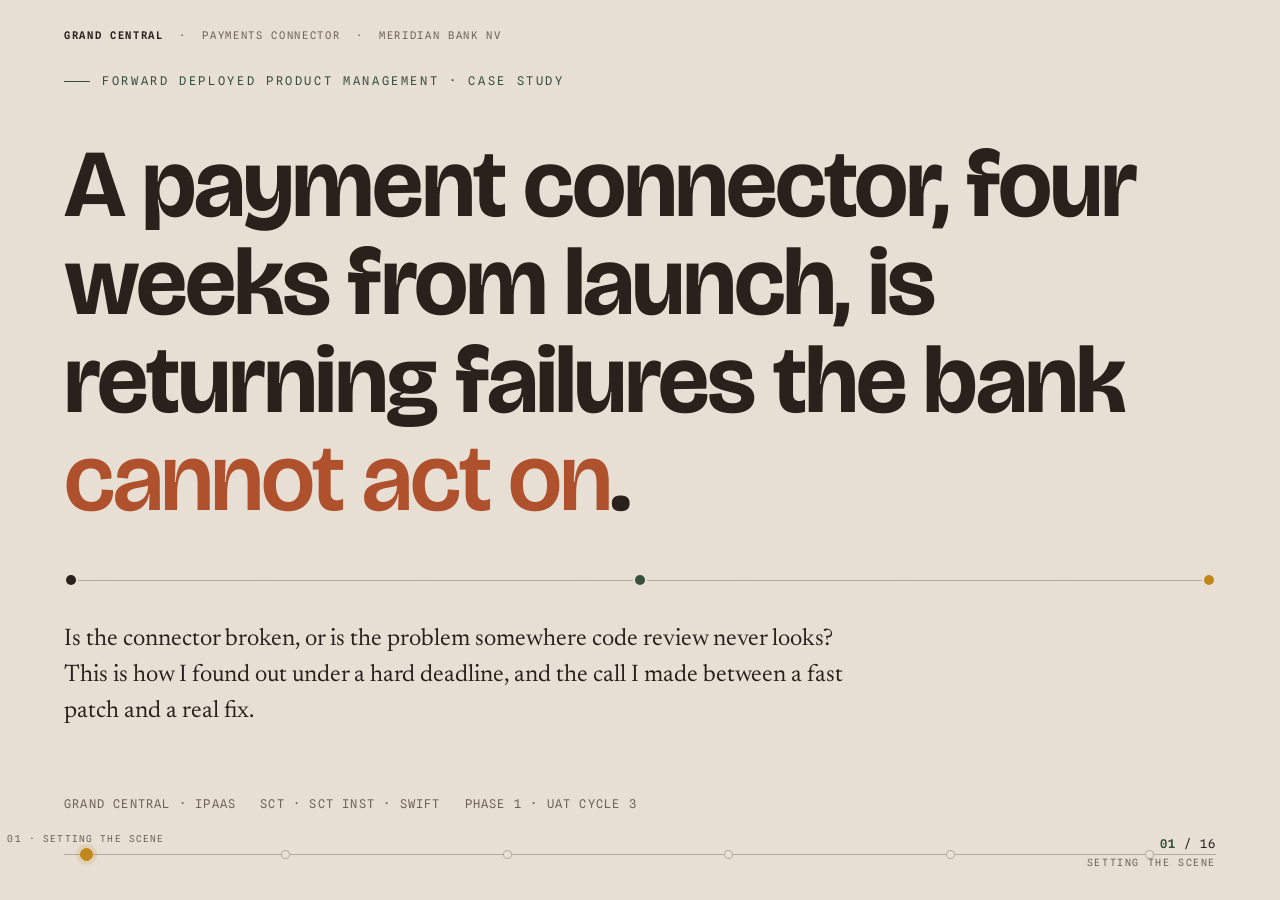
==== commit 3cde5f8d: "code updates" ====
--- a/index.html
+++ b/index.html
@@ -450,6 +450,98 @@
       <div class="panel panel--inset"><p class="figtag u-rust" style="margin-bottom:6px;">Inherited from Sparkasse</p><p style="margin:0; font-size:15px;">Connector timeouts, rediscovered here because that fix never left Sparkasse either.</p></div>
       <div class="panel panel--inset"><p class="figtag u-rust" style="margin-bottom:6px;">New to Meridian</p><p style="margin:0; font-size:15px;">SWIFT failure modes that <strong>no one</strong> has solved. Meridian is the discovery customer.</p></div>
     </div>
+  </div>
+</section>
+
+<!-- SLIDE 10b - Payments monitoring dashboard -->
+<section class="slide" id="s10b" style="padding-top:clamp(48px,6vh,72px); padding-bottom:clamp(80px,10vh,104px);">
+  <div class="wrap wrap--wide" style="max-width:1280px;">
+
+    <!-- Dashboard chrome -->
+    <div style="background:var(--paper-2); border:1px solid var(--line-strong); border-radius:8px; overflow:hidden; font-family:var(--mono);">
+
+      <!-- Top bar -->
+      <div style="background:var(--paper-4); border-bottom:1px solid var(--line-strong); padding:10px 20px; display:flex; align-items:center; justify-content:space-between; gap:16px; flex-wrap:wrap;">
+        <div style="display:flex; align-items:center; gap:12px;">
+          <span style="width:9px;height:9px;border-radius:50%;background:var(--pine);display:inline-block;"></span>
+          <span style="font-size:12px; letter-spacing:0.12em; text-transform:uppercase; color:var(--ink);">Grand Central · Error Intelligence Dashboard</span>
+          <span style="font-size:11px; color:var(--ink-faint);">Meridian Bank NV · v3 Connector · Production</span>
+        </div>
+        <div style="display:flex; align-items:center; gap:8px;">
+          <span style="font-size:11px; color:var(--ink-soft);">Period</span>
+          <select id="dash-period" style="font-family:var(--mono); font-size:12px; background:var(--paper-2); border:1px solid var(--line-strong); border-radius:4px; padding:4px 28px 4px 10px; color:var(--ink); cursor:pointer; appearance:none; -webkit-appearance:none; background-image:url('data:image/svg+xml,<svg xmlns=%22http://www.w3.org/2000/svg%22 width=%2210%22 height=%226%22><path d=%22M0 0l5 6 5-6%22 fill=%22%236F6358%22/></svg>'); background-repeat:no-repeat; background-position:right 8px center;">
+            <option value="7">Last 7 days</option>
+            <option value="14">Last 14 days</option>
+            <option value="30" selected>Last 30 days</option>
+            <option value="90">Last 90 days</option>
+          </select>
+          <span style="font-size:11px; color:var(--ink-faint); letter-spacing:0.06em;">LIVE</span>
+          <span id="dash-pulse" style="width:7px;height:7px;border-radius:50%;background:var(--pine);display:inline-block;animation:pulse 2s ease-in-out infinite;"></span>
+        </div>
+      </div>
+
+      <!-- Stat row -->
+      <div style="display:grid; grid-template-columns:repeat(5,1fr); border-bottom:1px solid var(--line);">
+        <div id="stat-total" class="dash-stat" style="padding:14px 18px; border-right:1px solid var(--line);">
+          <div style="font-size:10px; letter-spacing:0.14em; text-transform:uppercase; color:var(--ink-faint); margin-bottom:6px;">Total Transactions</div>
+          <div style="font-family:var(--display); font-size:26px; font-weight:700; color:var(--ink); letter-spacing:-0.02em;" id="v-total">10,000</div>
+        </div>
+        <div class="dash-stat" style="padding:14px 18px; border-right:1px solid var(--line);">
+          <div style="font-size:10px; letter-spacing:0.14em; text-transform:uppercase; color:var(--ink-faint); margin-bottom:6px;">Success</div>
+          <div style="font-family:var(--display); font-size:26px; font-weight:700; color:var(--pine); letter-spacing:-0.02em;" id="v-success">4,000</div>
+        </div>
+        <div class="dash-stat" style="padding:14px 18px; border-right:1px solid var(--line);">
+          <div style="font-size:10px; letter-spacing:0.14em; text-transform:uppercase; color:var(--ink-faint); margin-bottom:6px;">Failures</div>
+          <div style="font-family:var(--display); font-size:26px; font-weight:700; color:var(--rust); letter-spacing:-0.02em;" id="v-fail">6,000</div>
+        </div>
+        <div class="dash-stat" style="padding:14px 18px; border-right:1px solid var(--line);">
+          <div style="font-size:10px; letter-spacing:0.14em; text-transform:uppercase; color:var(--ink-faint); margin-bottom:6px;">Mapped</div>
+          <div style="font-family:var(--display); font-size:26px; font-weight:700; color:var(--pine); letter-spacing:-0.02em;" id="v-mapped">5,000</div>
+          <div style="font-size:10px; color:var(--ink-soft); margin-top:2px;" id="v-mapped-pct">83%</div>
+        </div>
+        <div class="dash-stat" style="padding:14px 18px;">
+          <div style="font-size:10px; letter-spacing:0.14em; text-transform:uppercase; color:var(--ink-faint); margin-bottom:6px;">Unmapped</div>
+          <div style="font-family:var(--display); font-size:26px; font-weight:700; color:var(--rust); letter-spacing:-0.02em;" id="v-unmapped">1,000</div>
+          <div style="font-size:10px; color:var(--rust); margin-top:2px;" id="v-unmapped-pct">17% · needs review</div>
+        </div>
+      </div>
+
+      <!-- Three charts -->
+      <div style="display:grid; grid-template-columns:1fr 1fr 1fr; gap:0; border-bottom:1px solid var(--line);">
+
+        <!-- Chart 1: Failure by Origin -->
+        <div style="padding:16px 18px; border-right:1px solid var(--line);">
+          <div style="font-size:10px; letter-spacing:0.14em; text-transform:uppercase; color:var(--ink-soft); margin-bottom:14px;">Failures by Origin</div>
+          <canvas id="chart-origin" width="280" height="150" style="width:100%; height:150px;"></canvas>
+        </div>
+
+        <!-- Chart 2: Mapped vs Unmapped over time -->
+        <div style="padding:16px 18px; border-right:1px solid var(--line);">
+          <div style="font-size:10px; letter-spacing:0.14em; text-transform:uppercase; color:var(--ink-soft); margin-bottom:14px;">Mapped vs Unmapped · Daily</div>
+          <canvas id="chart-trend" width="280" height="150" style="width:100%; height:150px;"></canvas>
+        </div>
+
+        <!-- Chart 3: Top unmapped codes -->
+        <div style="padding:16px 18px;">
+          <div style="font-size:10px; letter-spacing:0.14em; text-transform:uppercase; color:var(--ink-soft); margin-bottom:12px;">Top Unmapped Codes · Needs Mapping</div>
+          <div id="chart-unmapped" style="display:grid; gap:7px;"></div>
+        </div>
+
+      </div>
+
+      <!-- Footer bar -->
+      <div style="padding:9px 20px; display:flex; align-items:center; justify-content:space-between; font-size:10px; color:var(--ink-faint); letter-spacing:0.08em;">
+        <span>Source: meridian_production_logs_v3.csv · 10,000 rows · refreshed 2 min ago</span>
+        <span style="color:var(--rust);">⚠ 1,000 unmapped codes require config update</span>
+      </div>
+
+    </div><!-- end dashboard chrome -->
+
+    <div style="display:flex; gap:24px; margin-top:14px; flex-wrap:wrap;">
+      <p class="marg" style="margin:0; max-width:52ch;"><span class="marg__label">What this is</span>At 47 failures, a PM reads a notebook. At 10,000, the platform needs to do the reading. This dashboard classifies every failure automatically using the config as the key - mapped codes route cleanly, unmapped codes surface for review.</p>
+      <p class="marg" style="margin:0; max-width:44ch;"><span class="marg__label">The unmapped rate</span>17% of failures have no config entry. Each one is a gap. The platform surfaces them - the connector PM reviews and promotes a mapping to baseline, so the next bank never sees it unresolved.</p>
+    </div>
+
   </div>
 </section>
 
@@ -563,7 +655,7 @@
       </div>
     </div>
     <div class="artifact__group enter" data-d="4">
-      <a class="artifact" href="resources/config-viewer.html" target="_blank" rel="noopener">config-viewer.html</a>
+      <a class="artifact" href="resources/gc_error_mapping_config_v3.json" target="_blank" rel="noopener">gc_error_mapping_config_v3.json</a>
     </div>
   </div>
 </section>
@@ -715,11 +807,262 @@
 </div>
 
 <div class="meta" aria-hidden="true">
-  <div class="meta__num"><b>01</b> / 15</div>
+  <div class="meta__num"><b>01</b> / 16</div>
   <div class="meta__act">Setting the Scene</div>
 </div>
+
+<script>
+// ---- Dashboard data (derived from meridian_production_logs_v3.csv) ----
+// Full dataset: 10000 rows, 90-day window (Mar-May 2025)
+// Pre-aggregated by period for the filter dropdown
+
+const DASH = {
+  "7":  { total:779,  success:311, fail:468, mapped:388, unmapped:80,
+          origin:{ RAIL:202, CONNECTOR:70,  CORE:116, UNKNOWN:80  },
+          trend: gen_trend(7,  388, 80),
+          top_unmapped: [["AC.PEND.REVIEW",34],["EB-PRIV-001",29],["EB-PRIV-002",17]] },
+  "14": { total:1541, success:617, fail:924, mapped:767, unmapped:157,
+          origin:{ RAIL:399, CONNECTOR:139, CORE:229, UNKNOWN:157 },
+          trend: gen_trend(14, 767, 157),
+          top_unmapped: [["AC.PEND.REVIEW",67],["EB-PRIV-001",57],["EB-PRIV-002",33]] },
+  "30": { total:3289, success:1316,fail:1973,mapped:1638,unmapped:335,
+          origin:{ RAIL:853, CONNECTOR:297, CORE:488, UNKNOWN:335 },
+          trend: gen_trend(30, 1638, 335),
+          top_unmapped: [["AC.PEND.REVIEW",142],["EB-PRIV-001",122],["EB-PRIV-002",71]] },
+  "90": { total:10000,success:4000,fail:6000,mapped:5000,unmapped:1000,
+          origin:{ RAIL:2600,CONNECTOR:900, CORE:1500,UNKNOWN:1000 },
+          trend: gen_trend(90, 5000, 1000),
+          top_unmapped: [["AC.PEND.REVIEW",424],["EB-PRIV-001",364],["EB-PRIV-002",212]] },
+};
+
+function gen_trend(days, mapped, unmapped) {
+  // Produce day-by-day arrays with slight noise
+  const m = [], u = [];
+  for (let i = 0; i < days; i++) {
+    const base_m = Math.round(mapped / days);
+    const base_u = Math.round(unmapped / days);
+    m.push(base_m + Math.round((Math.random()-0.5)*base_m*0.4));
+    u.push(base_u + Math.round((Math.random()-0.5)*base_u*0.6));
+  }
+  return { mapped: m, unmapped: u };
+}
+
+// CSS variable values (warm palette)
+const PINE    = "#35503F";
+const PINE_S  = "rgba(53,80,63,0.18)";
+const SAFFRON = "#C2871B";
+const RUST    = "#B0512E";
+const RUST_S  = "rgba(176,81,46,0.18)";
+const INK_S   = "#6F6358";
+const INK_F   = "#9A8E7F";
+const LINE    = "rgba(42,33,28,0.13)";
+
+let chartOrigin, chartTrend;
+
+function fmt(n) { return n.toLocaleString(); }
+
+function renderDash(period) {
+  const d = DASH[period];
+
+  // Stat cards
+  document.getElementById("v-total").textContent    = fmt(d.total);
+  document.getElementById("v-success").textContent  = fmt(d.success);
+  document.getElementById("v-fail").textContent     = fmt(d.fail);
+  document.getElementById("v-mapped").textContent   = fmt(d.mapped);
+  document.getElementById("v-unmapped").textContent = fmt(d.unmapped);
+
+  const mappedPct  = Math.round(d.mapped  / d.fail * 100);
+  const unmapPct   = Math.round(d.unmapped/ d.fail * 100);
+  document.getElementById("v-mapped-pct").textContent   = mappedPct + "% of failures";
+  document.getElementById("v-unmapped-pct").textContent = unmapPct + "% · needs review";
+
+  renderOriginChart(d.origin);
+  renderTrendChart(d.trend, period);
+  renderUnmappedList(d.top_unmapped, d.unmapped);
+}
+
+// ---- Chart 1: Horizontal bar — failures by origin ----
+function renderOriginChart(origin) {
+  const canvas = document.getElementById("chart-origin");
+  if (!canvas) return;
+  const ctx = canvas.getContext("2d");
+  const dpr = window.devicePixelRatio || 1;
+  const W = canvas.offsetWidth; const H = canvas.offsetHeight;
+  canvas.width = W * dpr; canvas.height = H * dpr;
+  ctx.scale(dpr, dpr);
+  ctx.clearRect(0, 0, W, H);
+
+  const data = [
+    { label:"RAIL",      val: origin.RAIL,      color: PINE    },
+    { label:"CORE",      val: origin.CORE,      color: SAFFRON },
+    { label:"CONNECTOR", val: origin.CONNECTOR, color: INK_S   },
+    { label:"UNKNOWN",   val: origin.UNKNOWN,   color: RUST    },
+  ];
+  const total = data.reduce((s,d)=>s+d.val,0);
+  const max   = Math.max(...data.map(d=>d.val));
+
+  const labelW = 76; const barH = 16; const gap = 8;
+  const barW   = W - labelW - 52;
+  let y = 10;
+
+  data.forEach(item => {
+    // label
+    ctx.font = `500 11px "Spline Sans Mono", monospace`;
+    ctx.fillStyle = INK_S;
+    ctx.textBaseline = "middle";
+    ctx.textAlign = "left";
+    ctx.fillText(item.label, 0, y + barH/2);
+
+    // bar background
+    ctx.fillStyle = LINE;
+    roundRect(ctx, labelW, y, barW, barH, 3);
+    ctx.fill();
+
+    // bar fill
+    const fillW = Math.max(4, (item.val / max) * barW);
+    ctx.fillStyle = item.color;
+    roundRect(ctx, labelW, y, fillW, barH, 3);
+    ctx.fill();
+
+    // value
+    ctx.font = `600 11px "Spline Sans Mono", monospace`;
+    ctx.fillStyle = "#2A211C";
+    ctx.textAlign = "left";
+    ctx.fillText(item.val.toLocaleString(), labelW + fillW + 6, y + barH/2);
+
+    y += barH + gap;
+  });
+}
+
+// ---- Chart 2: Stacked area — mapped vs unmapped over time ----
+function renderTrendChart(trend, period) {
+  const canvas = document.getElementById("chart-trend");
+  if (!canvas) return;
+  const ctx = canvas.getContext("2d");
+  const dpr = window.devicePixelRatio || 1;
+  const W = canvas.offsetWidth; const H = canvas.offsetHeight;
+  canvas.width = W * dpr; canvas.height = H * dpr;
+  ctx.scale(dpr, dpr);
+  ctx.clearRect(0, 0, W, H);
+
+  const days = trend.mapped.length;
+  const combined = trend.mapped.map((m,i) => m + trend.unmapped[i]);
+  const maxVal = Math.max(...combined) * 1.15;
+  const padL = 4; const padR = 4; const padT = 8; const padB = 22;
+  const chartW = W - padL - padR;
+  const chartH = H - padT - padB;
+
+  function xAt(i) { return padL + (i / (days-1)) * chartW; }
+  function yAt(v) { return padT + chartH - (v / maxVal) * chartH; }
+
+  // Draw gridlines (subtle)
+  ctx.strokeStyle = LINE;
+  ctx.lineWidth = 0.8;
+  for (let g = 0; g <= 3; g++) {
+    const gy = padT + (g/3)*chartH;
+    ctx.beginPath(); ctx.moveTo(padL, gy); ctx.lineTo(W-padR, gy); ctx.stroke();
+  }
+
+  // Fill: mapped (pine)
+  ctx.beginPath();
+  ctx.moveTo(xAt(0), yAt(trend.mapped[0]));
+  for (let i=1;i<days;i++) ctx.lineTo(xAt(i), yAt(trend.mapped[i]));
+  ctx.lineTo(xAt(days-1), yAt(0)); ctx.lineTo(xAt(0), yAt(0)); ctx.closePath();
+  ctx.fillStyle = PINE_S; ctx.fill();
+
+  // Fill: unmapped on top (rust)
+  ctx.beginPath();
+  ctx.moveTo(xAt(0), yAt(combined[0]));
+  for (let i=1;i<days;i++) ctx.lineTo(xAt(i), yAt(combined[i]));
+  ctx.lineTo(xAt(days-1), yAt(trend.mapped[days-1]));
+  for (let i=days-2;i>=0;i--) ctx.lineTo(xAt(i), yAt(trend.mapped[i]));
+  ctx.closePath();
+  ctx.fillStyle = RUST_S; ctx.fill();
+
+  // Lines
+  ctx.lineWidth = 1.5;
+  ctx.strokeStyle = PINE;
+  ctx.beginPath();
+  ctx.moveTo(xAt(0), yAt(trend.mapped[0]));
+  for (let i=1;i<days;i++) ctx.lineTo(xAt(i), yAt(trend.mapped[i]));
+  ctx.stroke();
+
+  ctx.strokeStyle = RUST;
+  ctx.beginPath();
+  ctx.moveTo(xAt(0), yAt(combined[0]));
+  for (let i=1;i<days;i++) ctx.lineTo(xAt(i), yAt(combined[i]));
+  ctx.stroke();
+
+  // X axis labels (first, mid, last)
+  ctx.font = `10px "Spline Sans Mono", monospace`;
+  ctx.fillStyle = INK_F;
+  ctx.textBaseline = "top";
+  const labels = ["Mar 1", period==7?"Mar 7":period==14?"Mar 14":period==30?"Mar 30":"May 30"];
+  ctx.textAlign = "left";  ctx.fillText(labels[0], padL, H - padB + 6);
+  ctx.textAlign = "right"; ctx.fillText(labels[1], W - padR, H - padB + 6);
+
+  // Legend
+  ctx.font = `10px "Spline Sans Mono", monospace`;
+  ctx.textBaseline = "middle";
+  const ly = 3;
+  ctx.fillStyle = PINE; ctx.fillRect(padL, ly, 12, 8);
+  ctx.fillStyle = INK_S; ctx.textAlign = "left";
+  ctx.fillText("mapped", padL + 15, ly + 4);
+  ctx.fillStyle = RUST; ctx.fillRect(padL + 68, ly, 12, 8);
+  ctx.fillStyle = INK_S;
+  ctx.fillText("unmapped", padL + 83, ly + 4);
+}
+
+// ---- Chart 3: Top unmapped codes list ----
+function renderUnmappedList(codes, total) {
+  const el = document.getElementById("chart-unmapped");
+  if (!el) return;
+  const max = codes[0][1];
+  el.innerHTML = codes.map(([code, count]) => {
+    const pct = Math.round(count/total*100);
+    const barW = Math.round(count/max*100);
+    return `<div>
+      <div style="display:flex;justify-content:space-between;margin-bottom:3px;">
+        <span style="font-family:var(--mono);font-size:11.5px;color:var(--rust);">${code}</span>
+        <span style="font-family:var(--mono);font-size:11px;color:var(--ink-soft);">${count.toLocaleString()} · ${pct}%</span>
+      </div>
+      <div style="height:8px;background:rgba(42,33,28,0.1);border-radius:2px;overflow:hidden;">
+        <div style="height:100%;width:${barW}%;background:var(--rust);border-radius:2px;transition:width 0.4s ease;"></div>
+      </div>
+    </div>`;
+  }).join("");
+}
+
+// ---- Helpers ----
+function roundRect(ctx, x, y, w, h, r) {
+  ctx.beginPath();
+  ctx.moveTo(x+r, y);
+  ctx.lineTo(x+w-r, y); ctx.arcTo(x+w,y,x+w,y+r,r);
+  ctx.lineTo(x+w, y+h-r); ctx.arcTo(x+w,y+h,x+w-r,y+h,r);
+  ctx.lineTo(x+r, y+h); ctx.arcTo(x,y+h,x,y+h-r,r);
+  ctx.lineTo(x, y+r); ctx.arcTo(x,y,x+r,y,r);
+  ctx.closePath();
+}
+
+// ---- Init ----
+const periodSelect = document.getElementById("dash-period");
+periodSelect.addEventListener("change", () => renderDash(periodSelect.value));
+
+// Render when slide enters viewport
+window.addEventListener("slide:enter", (e) => {
+  if (e.detail.id === "s10b") {
+    // small delay for layout to settle
+    setTimeout(() => renderDash(periodSelect.value), 220);
+  }
+});
+
+// Also render on first load if s10b is active
+if (document.getElementById("s10b").classList.contains("is-active")) {
+  setTimeout(() => renderDash(periodSelect.value), 300);
+}
+</script>
 
 <script src="assets/js/presentation.js"></script>
 <script src="assets/js/animations.js"></script>
 </body>
-</html>
+</html>
--- a/assets/css/styles.css
+++ b/assets/css/styles.css
@@ -859,9 +859,16 @@
   .draw-fade, .draw-pop { opacity: 1 !important; transform: none !important; }
 }
 
-/* =========================================================
-   Artifact links — connect deck to real repo files
-   ========================================================= */
+/* pulse for dashboard live indicator */
+@keyframes pulse {
+  0%, 100% { opacity: 1; transform: scale(1); }
+  50% { opacity: 0.4; transform: scale(0.85); }
+}
+
+/* reduced motion: kill pulse */
+@media (prefers-reduced-motion: reduce) {
+  #dash-pulse { animation: none; }
+}
 .artifact {
   display: inline-flex;
   align-items: center;
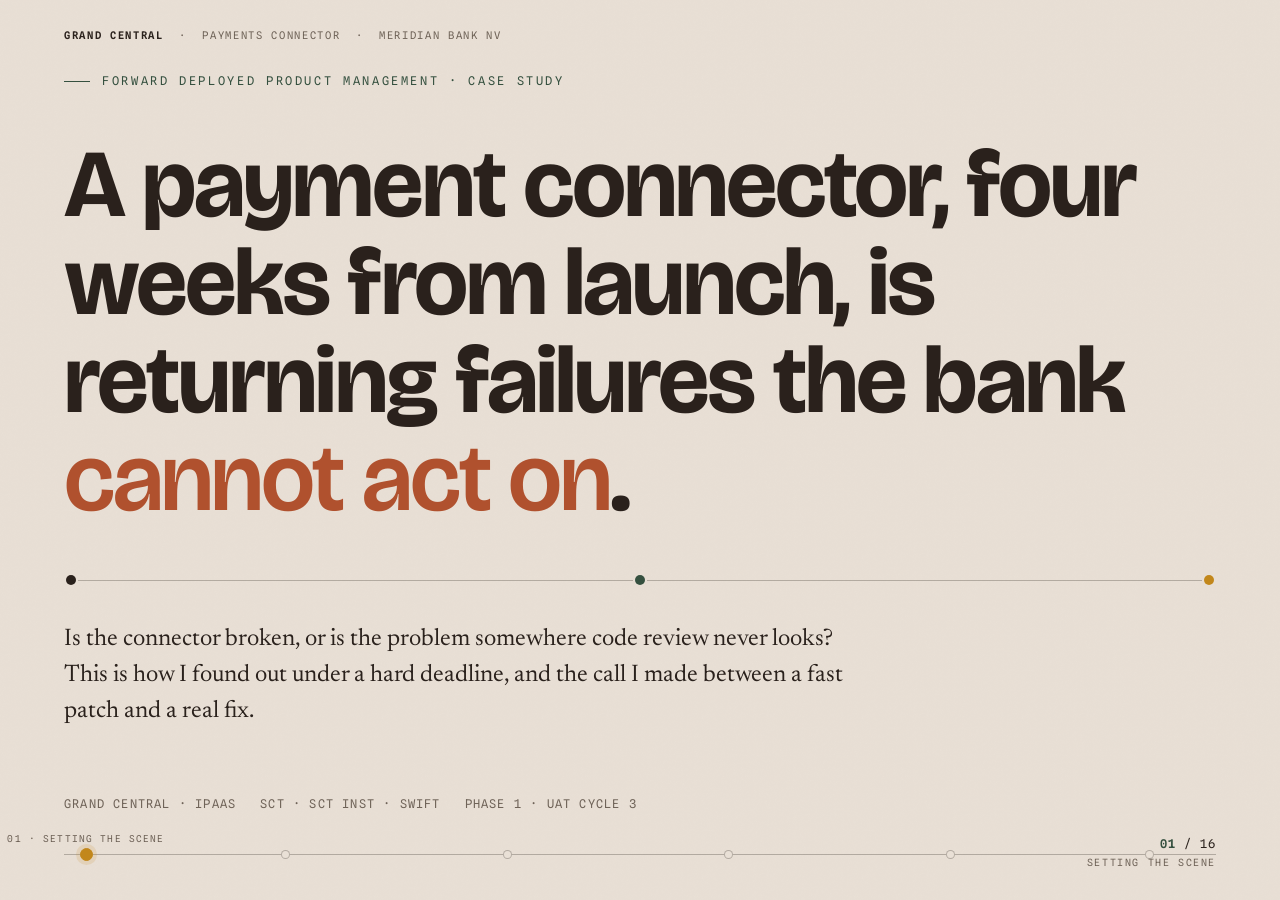
==== commit c1ca02db: "Update index.html" ====
--- a/index.html
+++ b/index.html
@@ -453,94 +453,206 @@
   </div>
 </section>
 
-<!-- SLIDE 10b - Payments monitoring dashboard -->
-<section class="slide" id="s10b" style="padding-top:clamp(48px,6vh,72px); padding-bottom:clamp(80px,10vh,104px);">
+<!-- SLIDE 10b - Error Intelligence: Dashboard + Agentic Layer -->
+<section class="slide" id="s10b" style="padding-top:clamp(36px,4vh,52px); padding-bottom:clamp(72px,9vh,96px);">
   <div class="wrap wrap--wide" style="max-width:1280px;">
 
-    <!-- Dashboard chrome -->
+    <!-- Section label -->
+    <div style="display:flex; align-items:baseline; justify-content:space-between; margin-bottom:10px; flex-wrap:wrap; gap:8px;">
+      <div class="eyebrow" style="margin:0;">At Scale · The Intelligence Layer</div>
+      <span style="font-family:var(--mono); font-size:10px; letter-spacing:0.12em; text-transform:uppercase; color:var(--ink-faint);">Layer 1: Monitoring Dashboard &nbsp;·&nbsp; Layer 2: Agentic Detection</span>
+    </div>
+
+    <!-- ═══════════════════════════════════════════════════ -->
+    <!-- LAYER 1: DASHBOARD                                   -->
+    <!-- ═══════════════════════════════════════════════════ -->
     <div style="background:var(--paper-2); border:1px solid var(--line-strong); border-radius:8px; overflow:hidden; font-family:var(--mono);">
 
       <!-- Top bar -->
-      <div style="background:var(--paper-4); border-bottom:1px solid var(--line-strong); padding:10px 20px; display:flex; align-items:center; justify-content:space-between; gap:16px; flex-wrap:wrap;">
-        <div style="display:flex; align-items:center; gap:12px;">
-          <span style="width:9px;height:9px;border-radius:50%;background:var(--pine);display:inline-block;"></span>
-          <span style="font-size:12px; letter-spacing:0.12em; text-transform:uppercase; color:var(--ink);">Grand Central · Error Intelligence Dashboard</span>
-          <span style="font-size:11px; color:var(--ink-faint);">Meridian Bank NV · v3 Connector · Production</span>
+      <div style="background:var(--paper-4); border-bottom:1px solid var(--line-strong); padding:8px 16px; display:flex; align-items:center; justify-content:space-between; gap:12px; flex-wrap:wrap;">
+        <div style="display:flex; align-items:center; gap:10px;">
+          <span style="width:8px;height:8px;border-radius:50%;background:var(--pine);display:inline-block;"></span>
+          <span style="font-size:11px; letter-spacing:0.12em; text-transform:uppercase; color:var(--ink);">Grand Central · Error Intelligence Dashboard</span>
+          <span style="font-size:10px; color:var(--ink-faint);">Meridian Bank NV · v3 Connector · Production</span>
         </div>
         <div style="display:flex; align-items:center; gap:8px;">
-          <span style="font-size:11px; color:var(--ink-soft);">Period</span>
-          <select id="dash-period" style="font-family:var(--mono); font-size:12px; background:var(--paper-2); border:1px solid var(--line-strong); border-radius:4px; padding:4px 28px 4px 10px; color:var(--ink); cursor:pointer; appearance:none; -webkit-appearance:none; background-image:url('data:image/svg+xml,<svg xmlns=%22http://www.w3.org/2000/svg%22 width=%2210%22 height=%226%22><path d=%22M0 0l5 6 5-6%22 fill=%22%236F6358%22/></svg>'); background-repeat:no-repeat; background-position:right 8px center;">
+          <span style="font-size:10px; color:var(--ink-soft);">Period</span>
+          <select id="dash-period" style="font-family:var(--mono); font-size:11px; background:var(--paper-2); border:1px solid var(--line-strong); border-radius:4px; padding:3px 24px 3px 8px; color:var(--ink); cursor:pointer; appearance:none; -webkit-appearance:none; background-image:url('data:image/svg+xml,<svg xmlns=%22http://www.w3.org/2000/svg%22 width=%2210%22 height=%226%22><path d=%22M0 0l5 6 5-6%22 fill=%22%236F6358%22/></svg>'); background-repeat:no-repeat; background-position:right 7px center;">
             <option value="7">Last 7 days</option>
             <option value="14">Last 14 days</option>
             <option value="30" selected>Last 30 days</option>
             <option value="90">Last 90 days</option>
           </select>
-          <span style="font-size:11px; color:var(--ink-faint); letter-spacing:0.06em;">LIVE</span>
-          <span id="dash-pulse" style="width:7px;height:7px;border-radius:50%;background:var(--pine);display:inline-block;animation:pulse 2s ease-in-out infinite;"></span>
+          <span style="font-size:10px; color:var(--ink-faint); letter-spacing:0.06em;">LIVE</span>
+          <span id="dash-pulse" style="width:6px;height:6px;border-radius:50%;background:var(--pine);display:inline-block;animation:pulse 2s ease-in-out infinite;"></span>
         </div>
       </div>
 
       <!-- Stat row -->
       <div style="display:grid; grid-template-columns:repeat(5,1fr); border-bottom:1px solid var(--line);">
-        <div id="stat-total" class="dash-stat" style="padding:14px 18px; border-right:1px solid var(--line);">
-          <div style="font-size:10px; letter-spacing:0.14em; text-transform:uppercase; color:var(--ink-faint); margin-bottom:6px;">Total Transactions</div>
-          <div style="font-family:var(--display); font-size:26px; font-weight:700; color:var(--ink); letter-spacing:-0.02em;" id="v-total">10,000</div>
-        </div>
-        <div class="dash-stat" style="padding:14px 18px; border-right:1px solid var(--line);">
-          <div style="font-size:10px; letter-spacing:0.14em; text-transform:uppercase; color:var(--ink-faint); margin-bottom:6px;">Success</div>
-          <div style="font-family:var(--display); font-size:26px; font-weight:700; color:var(--pine); letter-spacing:-0.02em;" id="v-success">4,000</div>
-        </div>
-        <div class="dash-stat" style="padding:14px 18px; border-right:1px solid var(--line);">
-          <div style="font-size:10px; letter-spacing:0.14em; text-transform:uppercase; color:var(--ink-faint); margin-bottom:6px;">Failures</div>
-          <div style="font-family:var(--display); font-size:26px; font-weight:700; color:var(--rust); letter-spacing:-0.02em;" id="v-fail">6,000</div>
-        </div>
-        <div class="dash-stat" style="padding:14px 18px; border-right:1px solid var(--line);">
-          <div style="font-size:10px; letter-spacing:0.14em; text-transform:uppercase; color:var(--ink-faint); margin-bottom:6px;">Mapped</div>
-          <div style="font-family:var(--display); font-size:26px; font-weight:700; color:var(--pine); letter-spacing:-0.02em;" id="v-mapped">5,000</div>
-          <div style="font-size:10px; color:var(--ink-soft); margin-top:2px;" id="v-mapped-pct">83%</div>
-        </div>
-        <div class="dash-stat" style="padding:14px 18px;">
-          <div style="font-size:10px; letter-spacing:0.14em; text-transform:uppercase; color:var(--ink-faint); margin-bottom:6px;">Unmapped</div>
-          <div style="font-family:var(--display); font-size:26px; font-weight:700; color:var(--rust); letter-spacing:-0.02em;" id="v-unmapped">1,000</div>
-          <div style="font-size:10px; color:var(--rust); margin-top:2px;" id="v-unmapped-pct">17% · needs review</div>
-        </div>
-      </div>
-
-      <!-- Three charts -->
-      <div style="display:grid; grid-template-columns:1fr 1fr 1fr; gap:0; border-bottom:1px solid var(--line);">
-
-        <!-- Chart 1: Failure by Origin -->
-        <div style="padding:16px 18px; border-right:1px solid var(--line);">
-          <div style="font-size:10px; letter-spacing:0.14em; text-transform:uppercase; color:var(--ink-soft); margin-bottom:14px;">Failures by Origin</div>
-          <canvas id="chart-origin" width="280" height="150" style="width:100%; height:150px;"></canvas>
-        </div>
-
-        <!-- Chart 2: Mapped vs Unmapped over time -->
-        <div style="padding:16px 18px; border-right:1px solid var(--line);">
-          <div style="font-size:10px; letter-spacing:0.14em; text-transform:uppercase; color:var(--ink-soft); margin-bottom:14px;">Mapped vs Unmapped · Daily</div>
-          <canvas id="chart-trend" width="280" height="150" style="width:100%; height:150px;"></canvas>
+        <div style="padding:10px 14px; border-right:1px solid var(--line);">
+          <div style="font-size:9px; letter-spacing:0.14em; text-transform:uppercase; color:var(--ink-faint); margin-bottom:4px;">Total Transactions</div>
+          <div style="font-family:var(--display); font-size:22px; font-weight:700; color:var(--ink); letter-spacing:-0.02em;" id="v-total">10,000</div>
+        </div>
+        <div style="padding:10px 14px; border-right:1px solid var(--line);">
+          <div style="font-size:9px; letter-spacing:0.14em; text-transform:uppercase; color:var(--ink-faint); margin-bottom:4px;">Success</div>
+          <div style="font-family:var(--display); font-size:22px; font-weight:700; color:var(--pine); letter-spacing:-0.02em;" id="v-success">4,000</div>
+        </div>
+        <div style="padding:10px 14px; border-right:1px solid var(--line);">
+          <div style="font-size:9px; letter-spacing:0.14em; text-transform:uppercase; color:var(--ink-faint); margin-bottom:4px;">Failures</div>
+          <div style="font-family:var(--display); font-size:22px; font-weight:700; color:var(--rust); letter-spacing:-0.02em;" id="v-fail">6,000</div>
+        </div>
+        <div style="padding:10px 14px; border-right:1px solid var(--line);">
+          <div style="font-size:9px; letter-spacing:0.14em; text-transform:uppercase; color:var(--ink-faint); margin-bottom:4px;">Mapped</div>
+          <div style="font-family:var(--display); font-size:22px; font-weight:700; color:var(--pine); letter-spacing:-0.02em;" id="v-mapped">5,000</div>
+          <div style="font-size:9px; color:var(--ink-soft); margin-top:1px;" id="v-mapped-pct">83% of failures</div>
+        </div>
+        <div style="padding:10px 14px;">
+          <div style="font-size:9px; letter-spacing:0.14em; text-transform:uppercase; color:var(--ink-faint); margin-bottom:4px;">Unmapped</div>
+          <div style="font-family:var(--display); font-size:22px; font-weight:700; color:var(--rust); letter-spacing:-0.02em;" id="v-unmapped">1,000</div>
+          <div style="font-size:9px; color:var(--rust); margin-top:1px;" id="v-unmapped-pct">17% · needs review</div>
+        </div>
+      </div>
+
+      <!-- Five charts row -->
+      <div style="display:grid; grid-template-columns:1.1fr 1.3fr 1fr 0.9fr 0.9fr; gap:0; border-bottom:1px solid var(--line);">
+
+        <!-- Chart 1: Failures by Origin (horizontal bars) -->
+        <div style="padding:12px 14px; border-right:1px solid var(--line);">
+          <div style="font-size:9px; letter-spacing:0.13em; text-transform:uppercase; color:var(--ink-soft); margin-bottom:10px;">By Origin</div>
+          <canvas id="chart-origin" style="width:100%; height:120px; display:block;"></canvas>
+        </div>
+
+        <!-- Chart 2: Mapped vs Unmapped trend -->
+        <div style="padding:12px 14px; border-right:1px solid var(--line);">
+          <div style="font-size:9px; letter-spacing:0.13em; text-transform:uppercase; color:var(--ink-soft); margin-bottom:10px;">Mapped vs Unmapped · Daily</div>
+          <canvas id="chart-trend" style="width:100%; height:120px; display:block;"></canvas>
         </div>
 
         <!-- Chart 3: Top unmapped codes -->
-        <div style="padding:16px 18px;">
-          <div style="font-size:10px; letter-spacing:0.14em; text-transform:uppercase; color:var(--ink-soft); margin-bottom:12px;">Top Unmapped Codes · Needs Mapping</div>
-          <div id="chart-unmapped" style="display:grid; gap:7px;"></div>
-        </div>
-
-      </div>
-
-      <!-- Footer bar -->
-      <div style="padding:9px 20px; display:flex; align-items:center; justify-content:space-between; font-size:10px; color:var(--ink-faint); letter-spacing:0.08em;">
-        <span>Source: meridian_production_logs_v3.csv · 10,000 rows · refreshed 2 min ago</span>
-        <span style="color:var(--rust);">⚠ 1,000 unmapped codes require config update</span>
+        <div style="padding:12px 14px; border-right:1px solid var(--line);">
+          <div style="font-size:9px; letter-spacing:0.13em; text-transform:uppercase; color:var(--ink-soft); margin-bottom:10px;">Top Unmapped Codes</div>
+          <div id="chart-unmapped" style="display:grid; gap:6px;"></div>
+        </div>
+
+        <!-- Chart 4: Failures by Rail (donut) -->
+        <div style="padding:12px 14px; border-right:1px solid var(--line);">
+          <div style="font-size:9px; letter-spacing:0.13em; text-transform:uppercase; color:var(--ink-soft); margin-bottom:10px;">By Rail</div>
+          <canvas id="chart-rail" style="width:100%; height:120px; display:block;"></canvas>
+        </div>
+
+        <!-- Chart 5: Failure rate sparkline -->
+        <div style="padding:12px 14px;">
+          <div style="font-size:9px; letter-spacing:0.13em; text-transform:uppercase; color:var(--ink-soft); margin-bottom:10px;">Failure Rate · Hourly</div>
+          <canvas id="chart-spark" style="width:100%; height:80px; display:block;"></canvas>
+          <div style="margin-top:8px; display:grid; gap:4px;">
+            <div style="display:flex; justify-content:space-between; font-size:9px;">
+              <span style="color:var(--ink-faint);">Peak</span>
+              <span style="color:var(--rust);" id="v-peak">74%</span>
+            </div>
+            <div style="display:flex; justify-content:space-between; font-size:9px;">
+              <span style="color:var(--ink-faint);">Avg</span>
+              <span style="color:var(--ink-soft);" id="v-avg">61%</span>
+            </div>
+          </div>
+        </div>
+
+      </div><!-- end charts row -->
+
+      <!-- Footer -->
+      <div style="padding:7px 16px; display:flex; align-items:center; justify-content:space-between; font-size:9px; color:var(--ink-faint); letter-spacing:0.07em;">
+        <span>meridian_production_logs_v3.csv · 10,000 rows · refreshed 2 min ago</span>
+        <span style="color:var(--rust);">&#9888; 1,000 unmapped codes require config update</span>
       </div>
 
     </div><!-- end dashboard chrome -->
 
-    <div style="display:flex; gap:24px; margin-top:14px; flex-wrap:wrap;">
-      <p class="marg" style="margin:0; max-width:52ch;"><span class="marg__label">What this is</span>At 47 failures, a PM reads a notebook. At 10,000, the platform needs to do the reading. This dashboard classifies every failure automatically using the config as the key - mapped codes route cleanly, unmapped codes surface for review.</p>
-      <p class="marg" style="margin:0; max-width:44ch;"><span class="marg__label">The unmapped rate</span>17% of failures have no config entry. Each one is a gap. The platform surfaces them - the connector PM reviews and promotes a mapping to baseline, so the next bank never sees it unresolved.</p>
-    </div>
+    <!-- ═══════════════════════════════════════════════════ -->
+    <!-- DIVIDER                                              -->
+    <!-- ═══════════════════════════════════════════════════ -->
+    <div style="margin:14px 0 12px; display:flex; align-items:center; gap:14px;">
+      <div style="flex:1; height:1px; background:var(--line-strong);"></div>
+      <span style="font-family:var(--mono); font-size:9px; letter-spacing:0.18em; text-transform:uppercase; color:var(--ink-faint);">Layer 2 · Agentic Detection</span>
+      <div style="flex:1; height:1px; background:var(--line-strong);"></div>
+    </div>
+
+    <!-- ═══════════════════════════════════════════════════ -->
+    <!-- LAYER 2: AGENTIC WORKFLOW DIAGRAM                    -->
+    <!-- ═══════════════════════════════════════════════════ -->
+    <div style="background:var(--paper-2); border:1px solid var(--line); border-radius:8px; padding:14px 18px;">
+
+      <!-- Two trigger modes -->
+      <div style="display:grid; grid-template-columns:1fr 1fr; gap:12px; margin-bottom:14px;">
+
+        <div style="background:var(--paper-3); border:1px solid var(--line); border-radius:6px; padding:10px 14px; display:flex; align-items:center; gap:12px;">
+          <div style="flex-shrink:0; width:32px; height:32px; border-radius:6px; background:var(--pine-soft); border:1px solid rgba(53,80,63,0.25); display:grid; place-items:center; font-size:16px;">&#9655;</div>
+          <div>
+            <div style="font-family:var(--mono); font-size:10px; letter-spacing:0.12em; text-transform:uppercase; color:var(--pine); margin-bottom:2px;">Manual trigger</div>
+            <div style="font-size:12px; color:var(--ink-soft);">"Transaction failures increased in the last 24h - what is happening?"</div>
+          </div>
+        </div>
+
+        <div style="background:var(--paper-3); border:1px solid var(--line); border-radius:6px; padding:10px 14px; display:flex; align-items:center; gap:12px;">
+          <div style="flex-shrink:0; width:32px; height:32px; border-radius:6px; background:var(--saffron-soft); border:1px solid rgba(194,135,27,0.3); display:grid; place-items:center; font-size:16px;">&#9201;</div>
+          <div>
+            <div style="font-family:var(--mono); font-size:10px; letter-spacing:0.12em; text-transform:uppercase; color:var(--saffron); margin-bottom:2px;">Scheduled · every 6 hours</div>
+            <div style="font-size:12px; color:var(--ink-soft);">Query Redshift, detect anomalies in unmapped failure rate</div>
+          </div>
+        </div>
+
+      </div>
+
+      <!-- Agent pipeline -->
+      <div style="display:grid; grid-template-columns:repeat(5,1fr) 1.1fr; gap:0; align-items:stretch;">
+
+        <!-- Step 1 -->
+        <div style="background:var(--paper-3); border:1px solid var(--line); border-radius:6px 0 0 6px; padding:10px 12px; border-right:none;">
+          <div style="font-family:var(--mono); font-size:9px; letter-spacing:0.12em; text-transform:uppercase; color:var(--pine); margin-bottom:6px;">1 · Redshift</div>
+          <div style="font-size:11.5px; color:var(--ink); font-weight:600; margin-bottom:3px;">Query DB</div>
+          <div style="font-size:11px; color:var(--ink-soft); line-height:1.4;">Count failures by origin + rawCode vs 24h baseline. Detect spike.</div>
+        </div>
+
+        <!-- Arrow -->
+        <div style="display:grid; place-items:center; background:var(--paper-3); border-top:1px solid var(--line); border-bottom:1px solid var(--line); padding:0 2px; color:var(--ink-faint); font-size:14px;">&#8594;</div>
+
+        <!-- Step 2 -->
+        <div style="background:var(--paper-3); border:1px solid var(--line); padding:10px 12px; border-right:none; border-left:none;">
+          <div style="font-family:var(--mono); font-size:9px; letter-spacing:0.12em; text-transform:uppercase; color:var(--pine); margin-bottom:6px;">2 · Confluence</div>
+          <div style="font-size:11.5px; color:var(--ink); font-weight:600; margin-bottom:3px;">Check docs</div>
+          <div style="font-size:11px; color:var(--ink-soft); line-height:1.4;">Search connector changelog + config history for recent updates.</div>
+        </div>
+
+        <!-- Arrow -->
+        <div style="display:grid; place-items:center; background:var(--paper-3); border-top:1px solid var(--line); border-bottom:1px solid var(--line); padding:0 2px; color:var(--ink-faint); font-size:14px;">&#8594;</div>
+
+        <!-- Step 3 -->
+        <div style="background:var(--paper-3); border:1px solid var(--line); padding:10px 12px; border-right:none; border-left:none;">
+          <div style="font-family:var(--mono); font-size:9px; letter-spacing:0.12em; text-transform:uppercase; color:var(--pine); margin-bottom:6px;">3 · Jira + Github</div>
+          <div style="font-size:11.5px; color:var(--ink); font-weight:600; margin-bottom:3px;">Find deployments</div>
+          <div style="font-size:11px; color:var(--ink-soft); line-height:1.4;">Look for deploy tickets + merges in the same window as the spike.</div>
+        </div>
+
+        <!-- Arrow -->
+        <div style="display:grid; place-items:center; background:var(--paper-3); border-top:1px solid var(--line); border-bottom:1px solid var(--line); padding:0 2px; color:var(--ink-faint); font-size:14px;">&#8594;</div>
+
+        <!-- Step 4 -->
+        <div style="background:var(--paper-3); border:1px solid var(--line); padding:10px 12px; border-left:none; border-radius:0 6px 6px 0;">
+          <div style="font-family:var(--mono); font-size:9px; letter-spacing:0.12em; text-transform:uppercase; color:var(--pine); margin-bottom:6px;">4 · Slack</div>
+          <div style="font-size:11.5px; color:var(--ink); font-weight:600; margin-bottom:3px;">Post finding</div>
+          <div style="font-size:11px; color:var(--ink-soft); line-height:1.4;">Synthesise and alert. Silent if normal. Loud if anomalous.</div>
+        </div>
+
+      </div>
+
+      <!-- Example output -->
+      <div style="margin-top:12px; background:var(--paper-3); border:1px solid var(--line); border-radius:6px; padding:10px 14px; display:grid; grid-template-columns:auto 1fr; gap:12px; align-items:start;">
+        <div style="font-family:var(--mono); font-size:10px; letter-spacing:0.12em; text-transform:uppercase; color:var(--saffron); padding-top:1px;">Example output</div>
+        <div style="font-family:var(--mono); font-size:11.5px; color:var(--ink); line-height:1.6;">
+          34% spike in unmapped CORE failures from 14:22 UTC. Config change merged at 13:55 (PR #441, Jira INT-2201). Three new T24 codes added with no mapping entries: <span style="color:var(--rust);">EB-PRIV-003, EB-PRIV-004, EB-PRIV-005</span>. Hitting fallback. <span style="color:var(--pine);">Recommended: add mappings to gc_error_mapping_config.</span>
+        </div>
+      </div>
+
+    </div><!-- end agentic layer -->
 
   </div>
 </section>
@@ -812,257 +924,274 @@
 </div>
 
 <script>
-// ---- Dashboard data (derived from meridian_production_logs_v3.csv) ----
-// Full dataset: 10000 rows, 90-day window (Mar-May 2025)
-// Pre-aggregated by period for the filter dropdown
-
-const DASH = {
-  "7":  { total:779,  success:311, fail:468, mapped:388, unmapped:80,
-          origin:{ RAIL:202, CONNECTOR:70,  CORE:116, UNKNOWN:80  },
-          trend: gen_trend(7,  388, 80),
-          top_unmapped: [["AC.PEND.REVIEW",34],["EB-PRIV-001",29],["EB-PRIV-002",17]] },
-  "14": { total:1541, success:617, fail:924, mapped:767, unmapped:157,
-          origin:{ RAIL:399, CONNECTOR:139, CORE:229, UNKNOWN:157 },
-          trend: gen_trend(14, 767, 157),
-          top_unmapped: [["AC.PEND.REVIEW",67],["EB-PRIV-001",57],["EB-PRIV-002",33]] },
-  "30": { total:3289, success:1316,fail:1973,mapped:1638,unmapped:335,
-          origin:{ RAIL:853, CONNECTOR:297, CORE:488, UNKNOWN:335 },
-          trend: gen_trend(30, 1638, 335),
-          top_unmapped: [["AC.PEND.REVIEW",142],["EB-PRIV-001",122],["EB-PRIV-002",71]] },
-  "90": { total:10000,success:4000,fail:6000,mapped:5000,unmapped:1000,
-          origin:{ RAIL:2600,CONNECTOR:900, CORE:1500,UNKNOWN:1000 },
-          trend: gen_trend(90, 5000, 1000),
-          top_unmapped: [["AC.PEND.REVIEW",424],["EB-PRIV-001",364],["EB-PRIV-002",212]] },
-};
-
+// ---- Dashboard data ----
 function gen_trend(days, mapped, unmapped) {
-  // Produce day-by-day arrays with slight noise
   const m = [], u = [];
   for (let i = 0; i < days; i++) {
-    const base_m = Math.round(mapped / days);
-    const base_u = Math.round(unmapped / days);
-    m.push(base_m + Math.round((Math.random()-0.5)*base_m*0.4));
-    u.push(base_u + Math.round((Math.random()-0.5)*base_u*0.6));
+    const bm = Math.round(mapped / days), bu = Math.round(unmapped / days);
+    m.push(bm + Math.round((Math.random()-0.5)*bm*0.4));
+    u.push(bu + Math.round((Math.random()-0.5)*bu*0.6));
   }
   return { mapped: m, unmapped: u };
 }
 
-// CSS variable values (warm palette)
-const PINE    = "#35503F";
-const PINE_S  = "rgba(53,80,63,0.18)";
-const SAFFRON = "#C2871B";
-const RUST    = "#B0512E";
-const RUST_S  = "rgba(176,81,46,0.18)";
-const INK_S   = "#6F6358";
-const INK_F   = "#9A8E7F";
-const LINE    = "rgba(42,33,28,0.13)";
-
-let chartOrigin, chartTrend;
-
-function fmt(n) { return n.toLocaleString(); }
-
-function renderDash(period) {
-  const d = DASH[period];
-
-  // Stat cards
-  document.getElementById("v-total").textContent    = fmt(d.total);
-  document.getElementById("v-success").textContent  = fmt(d.success);
-  document.getElementById("v-fail").textContent     = fmt(d.fail);
-  document.getElementById("v-mapped").textContent   = fmt(d.mapped);
-  document.getElementById("v-unmapped").textContent = fmt(d.unmapped);
-
-  const mappedPct  = Math.round(d.mapped  / d.fail * 100);
-  const unmapPct   = Math.round(d.unmapped/ d.fail * 100);
-  document.getElementById("v-mapped-pct").textContent   = mappedPct + "% of failures";
-  document.getElementById("v-unmapped-pct").textContent = unmapPct + "% · needs review";
-
-  renderOriginChart(d.origin);
-  renderTrendChart(d.trend, period);
-  renderUnmappedList(d.top_unmapped, d.unmapped);
+function gen_spark(hours) {
+  const rates = [];
+  for (let i = 0; i < hours; i++) {
+    rates.push(50 + Math.round(Math.random()*28 - 4));
+  }
+  // inject a visible spike near the end
+  rates[hours-6] = 74; rates[hours-5] = 71; rates[hours-4] = 68;
+  return rates;
 }
 
-// ---- Chart 1: Horizontal bar — failures by origin ----
+const DASH = {
+  "7":  { total:779,  success:311, fail:468, mapped:388, unmapped:80,
+          origin:{ RAIL:202, CONNECTOR:70, CORE:116, UNKNOWN:80 },
+          rail:{ SCT:280, SCT_INST:148, SWIFT:40 },
+          trend: gen_trend(7, 388, 80),
+          spark: gen_spark(7*24),
+          top_unmapped:[["AC.PEND.REVIEW",34],["EB-PRIV-001",29],["EB-PRIV-002",17]] },
+  "14": { total:1541, success:617, fail:924, mapped:767, unmapped:157,
+          origin:{ RAIL:399, CONNECTOR:139, CORE:229, UNKNOWN:157 },
+          rail:{ SCT:554, SCT_INST:294, SWIFT:76 },
+          trend: gen_trend(14, 767, 157),
+          spark: gen_spark(14*24),
+          top_unmapped:[["AC.PEND.REVIEW",67],["EB-PRIV-001",57],["EB-PRIV-002",33]] },
+  "30": { total:3289, success:1316,fail:1973,mapped:1638,unmapped:335,
+          origin:{ RAIL:853, CONNECTOR:297, CORE:488, UNKNOWN:335 },
+          rail:{ SCT:1183, SCT_INST:628, SWIFT:162 },
+          trend: gen_trend(30, 1638, 335),
+          spark: gen_spark(30*24),
+          top_unmapped:[["AC.PEND.REVIEW",142],["EB-PRIV-001",122],["EB-PRIV-002",71]] },
+  "90": { total:10000,success:4000,fail:6000,mapped:5000,unmapped:1000,
+          origin:{ RAIL:2600,CONNECTOR:900,CORE:1500,UNKNOWN:1000 },
+          rail:{ SCT:5191, SCT_INST:3525, SWIFT:1284 },
+          trend: gen_trend(90, 5000, 1000),
+          spark: gen_spark(90*24),
+          top_unmapped:[["AC.PEND.REVIEW",424],["EB-PRIV-001",364],["EB-PRIV-002",212]] },
+};
+
+const PINE="#35503F",PINE_S="rgba(53,80,63,0.18)",SAFFRON="#C2871B",
+      RUST="#B0512E",RUST_S="rgba(176,81,46,0.18)",
+      INK_S="#6F6358",INK_F="#9A8E7F",LINE="rgba(42,33,28,0.13)";
+
+function setupCanvas(id) {
+  const c = document.getElementById(id); if (!c) return null;
+  const dpr = window.devicePixelRatio||1;
+  const W = c.offsetWidth||200, H = c.offsetHeight||120;
+  c.width = W*dpr; c.height = H*dpr;
+  const ctx = c.getContext("2d"); ctx.scale(dpr,dpr);
+  ctx.clearRect(0,0,W,H);
+  return {ctx,W,H};
+}
+
+function roundRect(ctx,x,y,w,h,r){
+  ctx.beginPath();
+  ctx.moveTo(x+r,y); ctx.lineTo(x+w-r,y); ctx.arcTo(x+w,y,x+w,y+r,r);
+  ctx.lineTo(x+w,y+h-r); ctx.arcTo(x+w,y+h,x+w-r,y+h,r);
+  ctx.lineTo(x+r,y+h); ctx.arcTo(x,y+h,x,y+h-r,r);
+  ctx.lineTo(x,y+r); ctx.arcTo(x,y,x+r,y,r); ctx.closePath();
+}
+
+// Chart 1: horizontal bar - failures by origin
 function renderOriginChart(origin) {
-  const canvas = document.getElementById("chart-origin");
-  if (!canvas) return;
-  const ctx = canvas.getContext("2d");
-  const dpr = window.devicePixelRatio || 1;
-  const W = canvas.offsetWidth; const H = canvas.offsetHeight;
-  canvas.width = W * dpr; canvas.height = H * dpr;
-  ctx.scale(dpr, dpr);
-  ctx.clearRect(0, 0, W, H);
-
+  const s = setupCanvas("chart-origin"); if(!s) return;
+  const {ctx,W,H} = s;
   const data = [
-    { label:"RAIL",      val: origin.RAIL,      color: PINE    },
-    { label:"CORE",      val: origin.CORE,      color: SAFFRON },
-    { label:"CONNECTOR", val: origin.CONNECTOR, color: INK_S   },
-    { label:"UNKNOWN",   val: origin.UNKNOWN,   color: RUST    },
+    {label:"RAIL",      val:origin.RAIL,      color:PINE},
+    {label:"CORE",      val:origin.CORE,      color:SAFFRON},
+    {label:"CONNECTOR", val:origin.CONNECTOR, color:INK_S},
+    {label:"UNKNOWN",   val:origin.UNKNOWN,   color:RUST},
   ];
-  const total = data.reduce((s,d)=>s+d.val,0);
-  const max   = Math.max(...data.map(d=>d.val));
-
-  const labelW = 76; const barH = 16; const gap = 8;
-  const barW   = W - labelW - 52;
-  let y = 10;
-
-  data.forEach(item => {
-    // label
-    ctx.font = `500 11px "Spline Sans Mono", monospace`;
-    ctx.fillStyle = INK_S;
-    ctx.textBaseline = "middle";
-    ctx.textAlign = "left";
-    ctx.fillText(item.label, 0, y + barH/2);
-
-    // bar background
-    ctx.fillStyle = LINE;
-    roundRect(ctx, labelW, y, barW, barH, 3);
-    ctx.fill();
-
-    // bar fill
-    const fillW = Math.max(4, (item.val / max) * barW);
-    ctx.fillStyle = item.color;
-    roundRect(ctx, labelW, y, fillW, barH, 3);
-    ctx.fill();
-
-    // value
-    ctx.font = `600 11px "Spline Sans Mono", monospace`;
-    ctx.fillStyle = "#2A211C";
-    ctx.textAlign = "left";
-    ctx.fillText(item.val.toLocaleString(), labelW + fillW + 6, y + barH/2);
-
-    y += barH + gap;
+  const max = Math.max(...data.map(d=>d.val));
+  const labelW=68, barH=14, gap=8, barAreaW=W-labelW-42;
+  let y=8;
+  data.forEach(item=>{
+    ctx.font='500 10px "Spline Sans Mono",monospace'; ctx.fillStyle=INK_S;
+    ctx.textBaseline="middle"; ctx.textAlign="left";
+    ctx.fillText(item.label,0,y+barH/2);
+    ctx.fillStyle=LINE; roundRect(ctx,labelW,y,barAreaW,barH,3); ctx.fill();
+    const fw=Math.max(4,(item.val/max)*barAreaW);
+    ctx.fillStyle=item.color; roundRect(ctx,labelW,y,fw,barH,3); ctx.fill();
+    ctx.font='600 10px "Spline Sans Mono",monospace'; ctx.fillStyle="#2A211C";
+    ctx.fillText(item.val.toLocaleString(),labelW+fw+5,y+barH/2);
+    y+=barH+gap;
   });
 }
 
-// ---- Chart 2: Stacked area — mapped vs unmapped over time ----
-function renderTrendChart(trend, period) {
-  const canvas = document.getElementById("chart-trend");
-  if (!canvas) return;
-  const ctx = canvas.getContext("2d");
-  const dpr = window.devicePixelRatio || 1;
-  const W = canvas.offsetWidth; const H = canvas.offsetHeight;
-  canvas.width = W * dpr; canvas.height = H * dpr;
-  ctx.scale(dpr, dpr);
-  ctx.clearRect(0, 0, W, H);
-
-  const days = trend.mapped.length;
-  const combined = trend.mapped.map((m,i) => m + trend.unmapped[i]);
-  const maxVal = Math.max(...combined) * 1.15;
-  const padL = 4; const padR = 4; const padT = 8; const padB = 22;
-  const chartW = W - padL - padR;
-  const chartH = H - padT - padB;
-
-  function xAt(i) { return padL + (i / (days-1)) * chartW; }
-  function yAt(v) { return padT + chartH - (v / maxVal) * chartH; }
-
-  // Draw gridlines (subtle)
-  ctx.strokeStyle = LINE;
-  ctx.lineWidth = 0.8;
-  for (let g = 0; g <= 3; g++) {
-    const gy = padT + (g/3)*chartH;
-    ctx.beginPath(); ctx.moveTo(padL, gy); ctx.lineTo(W-padR, gy); ctx.stroke();
+// Chart 2: stacked area - mapped vs unmapped
+function renderTrendChart(trend,period) {
+  const s = setupCanvas("chart-trend"); if(!s) return;
+  const {ctx,W,H} = s;
+  const days=trend.mapped.length;
+  const combined=trend.mapped.map((m,i)=>m+trend.unmapped[i]);
+  const maxVal=Math.max(...combined)*1.18;
+  const pL=4,pR=4,pT=14,pB=18;
+  const cW=W-pL-pR, cH=H-pT-pB;
+  const xAt=i=>pL+(i/(days-1))*cW;
+  const yAt=v=>pT+cH-(v/maxVal)*cH;
+
+  // gridlines
+  ctx.strokeStyle=LINE; ctx.lineWidth=0.7;
+  for(let g=0;g<=2;g++){
+    const gy=pT+(g/2)*cH;
+    ctx.beginPath();ctx.moveTo(pL,gy);ctx.lineTo(W-pR,gy);ctx.stroke();
   }
-
-  // Fill: mapped (pine)
-  ctx.beginPath();
-  ctx.moveTo(xAt(0), yAt(trend.mapped[0]));
-  for (let i=1;i<days;i++) ctx.lineTo(xAt(i), yAt(trend.mapped[i]));
-  ctx.lineTo(xAt(days-1), yAt(0)); ctx.lineTo(xAt(0), yAt(0)); ctx.closePath();
-  ctx.fillStyle = PINE_S; ctx.fill();
-
-  // Fill: unmapped on top (rust)
-  ctx.beginPath();
-  ctx.moveTo(xAt(0), yAt(combined[0]));
-  for (let i=1;i<days;i++) ctx.lineTo(xAt(i), yAt(combined[i]));
-  ctx.lineTo(xAt(days-1), yAt(trend.mapped[days-1]));
-  for (let i=days-2;i>=0;i--) ctx.lineTo(xAt(i), yAt(trend.mapped[i]));
-  ctx.closePath();
-  ctx.fillStyle = RUST_S; ctx.fill();
-
-  // Lines
-  ctx.lineWidth = 1.5;
-  ctx.strokeStyle = PINE;
-  ctx.beginPath();
-  ctx.moveTo(xAt(0), yAt(trend.mapped[0]));
-  for (let i=1;i<days;i++) ctx.lineTo(xAt(i), yAt(trend.mapped[i]));
-  ctx.stroke();
-
-  ctx.strokeStyle = RUST;
-  ctx.beginPath();
-  ctx.moveTo(xAt(0), yAt(combined[0]));
-  for (let i=1;i<days;i++) ctx.lineTo(xAt(i), yAt(combined[i]));
-  ctx.stroke();
-
-  // X axis labels (first, mid, last)
-  ctx.font = `10px "Spline Sans Mono", monospace`;
-  ctx.fillStyle = INK_F;
-  ctx.textBaseline = "top";
-  const labels = ["Mar 1", period==7?"Mar 7":period==14?"Mar 14":period==30?"Mar 30":"May 30"];
-  ctx.textAlign = "left";  ctx.fillText(labels[0], padL, H - padB + 6);
-  ctx.textAlign = "right"; ctx.fillText(labels[1], W - padR, H - padB + 6);
-
-  // Legend
-  ctx.font = `10px "Spline Sans Mono", monospace`;
-  ctx.textBaseline = "middle";
-  const ly = 3;
-  ctx.fillStyle = PINE; ctx.fillRect(padL, ly, 12, 8);
-  ctx.fillStyle = INK_S; ctx.textAlign = "left";
-  ctx.fillText("mapped", padL + 15, ly + 4);
-  ctx.fillStyle = RUST; ctx.fillRect(padL + 68, ly, 12, 8);
-  ctx.fillStyle = INK_S;
-  ctx.fillText("unmapped", padL + 83, ly + 4);
+  // mapped fill
+  ctx.beginPath(); ctx.moveTo(xAt(0),yAt(trend.mapped[0]));
+  for(let i=1;i<days;i++) ctx.lineTo(xAt(i),yAt(trend.mapped[i]));
+  ctx.lineTo(xAt(days-1),yAt(0));ctx.lineTo(xAt(0),yAt(0));ctx.closePath();
+  ctx.fillStyle=PINE_S; ctx.fill();
+  // unmapped fill
+  ctx.beginPath(); ctx.moveTo(xAt(0),yAt(combined[0]));
+  for(let i=1;i<days;i++) ctx.lineTo(xAt(i),yAt(combined[i]));
+  ctx.lineTo(xAt(days-1),yAt(trend.mapped[days-1]));
+  for(let i=days-2;i>=0;i--) ctx.lineTo(xAt(i),yAt(trend.mapped[i]));
+  ctx.closePath(); ctx.fillStyle=RUST_S; ctx.fill();
+  // lines
+  ctx.lineWidth=1.4; ctx.strokeStyle=PINE;
+  ctx.beginPath();ctx.moveTo(xAt(0),yAt(trend.mapped[0]));
+  for(let i=1;i<days;i++) ctx.lineTo(xAt(i),yAt(trend.mapped[i])); ctx.stroke();
+  ctx.strokeStyle=RUST;
+  ctx.beginPath();ctx.moveTo(xAt(0),yAt(combined[0]));
+  for(let i=1;i<days;i++) ctx.lineTo(xAt(i),yAt(combined[i])); ctx.stroke();
+  // legend
+  ctx.font='10px "Spline Sans Mono",monospace'; ctx.textBaseline="middle";
+  ctx.fillStyle=PINE; ctx.fillRect(pL,2,10,7);
+  ctx.fillStyle=INK_S; ctx.textAlign="left"; ctx.fillText("mapped",pL+13,5);
+  ctx.fillStyle=RUST; ctx.fillRect(pL+60,2,10,7);
+  ctx.fillStyle=INK_S; ctx.fillText("unmapped",pL+73,5);
+  // x labels
+  const lbls=["Mar 1", period=="7"?"Mar 7":period=="14"?"Mar 14":period=="30"?"Mar 30":"May 29"];
+  ctx.font='9px "Spline Sans Mono",monospace'; ctx.fillStyle=INK_F; ctx.textBaseline="top";
+  ctx.textAlign="left";  ctx.fillText(lbls[0],pL,H-pB+4);
+  ctx.textAlign="right"; ctx.fillText(lbls[1],W-pR,H-pB+4);
 }
 
-// ---- Chart 3: Top unmapped codes list ----
-function renderUnmappedList(codes, total) {
-  const el = document.getElementById("chart-unmapped");
-  if (!el) return;
-  const max = codes[0][1];
-  el.innerHTML = codes.map(([code, count]) => {
-    const pct = Math.round(count/total*100);
-    const barW = Math.round(count/max*100);
-    return `<div>
-      <div style="display:flex;justify-content:space-between;margin-bottom:3px;">
-        <span style="font-family:var(--mono);font-size:11.5px;color:var(--rust);">${code}</span>
-        <span style="font-family:var(--mono);font-size:11px;color:var(--ink-soft);">${count.toLocaleString()} · ${pct}%</span>
-      </div>
-      <div style="height:8px;background:rgba(42,33,28,0.1);border-radius:2px;overflow:hidden;">
-        <div style="height:100%;width:${barW}%;background:var(--rust);border-radius:2px;transition:width 0.4s ease;"></div>
+// Chart 3: unmapped codes list
+function renderUnmappedList(codes,total) {
+  const el=document.getElementById("chart-unmapped"); if(!el) return;
+  const max=codes[0][1];
+  el.innerHTML=codes.map(([code,count])=>{
+    const pct=Math.round(count/total*100);
+    const bw=Math.round(count/max*100);
+    return`<div>
+      <div style="display:flex;justify-content:space-between;margin-bottom:2px;">
+        <span style="font-family:var(--mono);font-size:10px;color:var(--rust);">${code}</span>
+        <span style="font-family:var(--mono);font-size:10px;color:var(--ink-soft);">${count.toLocaleString()} · ${pct}%</span>
+      </div>
+      <div style="height:7px;background:rgba(42,33,28,0.09);border-radius:2px;overflow:hidden;">
+        <div style="height:100%;width:${bw}%;background:var(--rust);border-radius:2px;"></div>
       </div>
     </div>`;
   }).join("");
 }
 
-// ---- Helpers ----
-function roundRect(ctx, x, y, w, h, r) {
-  ctx.beginPath();
-  ctx.moveTo(x+r, y);
-  ctx.lineTo(x+w-r, y); ctx.arcTo(x+w,y,x+w,y+r,r);
-  ctx.lineTo(x+w, y+h-r); ctx.arcTo(x+w,y+h,x+w-r,y+h,r);
-  ctx.lineTo(x+r, y+h); ctx.arcTo(x,y+h,x,y+h-r,r);
-  ctx.lineTo(x, y+r); ctx.arcTo(x,y,x+r,y,r);
-  ctx.closePath();
+// Chart 4: rail donut
+function renderRailDonut(rail) {
+  const s = setupCanvas("chart-rail"); if(!s) return;
+  const {ctx,W,H} = s;
+  const data=[
+    {label:"SCT",      val:rail.SCT,      color:PINE},
+    {label:"SCT Inst", val:rail.SCT_INST, color:SAFFRON},
+    {label:"SWIFT",    val:rail.SWIFT,    color:RUST},
+  ];
+  const total=data.reduce((a,d)=>a+d.val,0);
+  const cx=W/2-18, cy=H/2, r=Math.min(cx,cy)-6, inner=r*0.52;
+  let angle=-Math.PI/2;
+  data.forEach(d=>{
+    const slice=(d.val/total)*Math.PI*2;
+    ctx.beginPath();ctx.moveTo(cx,cy);ctx.arc(cx,cy,r,angle,angle+slice);
+    ctx.closePath();ctx.fillStyle=d.color;ctx.fill();
+    angle+=slice;
+  });
+  // inner cutout
+  ctx.beginPath();ctx.arc(cx,cy,inner,0,Math.PI*2);
+  ctx.fillStyle=getComputedStyle(document.body).getPropertyValue("--paper-2").trim()||"#F2EBE2";
+  ctx.fill();
+  // centre label
+  ctx.font='bold 12px "Bricolage Grotesque",sans-serif'; ctx.fillStyle="#2A211C";
+  ctx.textAlign="center"; ctx.textBaseline="middle";
+  ctx.fillText(total.toLocaleString(),cx,cy-5);
+  ctx.font='9px "Spline Sans Mono",monospace'; ctx.fillStyle=INK_F;
+  ctx.fillText("total",cx,cy+7);
+  // legend
+  const lx=cx+r+10; let ly=H/2-22;
+  data.forEach(d=>{
+    ctx.fillStyle=d.color; ctx.fillRect(lx,ly,9,9);
+    ctx.font='9.5px "Spline Sans Mono",monospace'; ctx.fillStyle="#2A211C";
+    ctx.textAlign="left"; ctx.textBaseline="top";
+    ctx.fillText(d.label,lx+13,ly);
+    ctx.fillStyle=INK_F; ctx.font='9px "Spline Sans Mono",monospace';
+    ctx.fillText(Math.round(d.val/total*100)+"%",lx+13,ly+11);
+    ly+=26;
+  });
 }
 
-// ---- Init ----
-const periodSelect = document.getElementById("dash-period");
-periodSelect.addEventListener("change", () => renderDash(periodSelect.value));
-
-// Render when slide enters viewport
-window.addEventListener("slide:enter", (e) => {
-  if (e.detail.id === "s10b") {
-    // small delay for layout to settle
-    setTimeout(() => renderDash(periodSelect.value), 220);
-  }
+// Chart 5: failure rate sparkline
+function renderSparkline(rates) {
+  const s = setupCanvas("chart-spark"); if(!s) return;
+  const {ctx,W,H} = s;
+  // sample down to ~40 points max for readability
+  const step=Math.max(1,Math.floor(rates.length/40));
+  const pts=rates.filter((_,i)=>i%step===0);
+  const maxV=Math.max(...pts)+5, minV=Math.min(...pts)-5;
+  const pL=2,pR=2,pT=4,pB=4;
+  const cW=W-pL-pR, cH=H-pT-pB;
+  const xAt=i=>pL+(i/(pts.length-1))*cW;
+  const yAt=v=>pT+cH-((v-minV)/(maxV-minV))*cH;
+  // fill
+  ctx.beginPath(); ctx.moveTo(xAt(0),yAt(pts[0]));
+  for(let i=1;i<pts.length;i++) ctx.lineTo(xAt(i),yAt(pts[i]));
+  ctx.lineTo(xAt(pts.length-1),H-pB); ctx.lineTo(xAt(0),H-pB); ctx.closePath();
+  const grad=ctx.createLinearGradient(0,pT,0,H-pB);
+  grad.addColorStop(0,"rgba(176,81,46,0.25)"); grad.addColorStop(1,"rgba(176,81,46,0.02)");
+  ctx.fillStyle=grad; ctx.fill();
+  // line
+  ctx.beginPath(); ctx.moveTo(xAt(0),yAt(pts[0]));
+  for(let i=1;i<pts.length;i++) ctx.lineTo(xAt(i),yAt(pts[i]));
+  ctx.strokeStyle=RUST; ctx.lineWidth=1.4; ctx.stroke();
+  // peak dot
+  const peakI=pts.indexOf(Math.max(...pts));
+  ctx.beginPath(); ctx.arc(xAt(peakI),yAt(pts[peakI]),3,0,Math.PI*2);
+  ctx.fillStyle=RUST; ctx.fill();
+
+  const peak=Math.max(...pts), avg=Math.round(pts.reduce((a,b)=>a+b,0)/pts.length);
+  const vp=document.getElementById("v-peak"); if(vp) vp.textContent=peak+"%";
+  const va=document.getElementById("v-avg");  if(va) va.textContent=avg+"%";
+}
+
+function renderDash(period) {
+  const d=DASH[period];
+  document.getElementById("v-total").textContent   =d.total.toLocaleString();
+  document.getElementById("v-success").textContent =d.success.toLocaleString();
+  document.getElementById("v-fail").textContent    =d.fail.toLocaleString();
+  document.getElementById("v-mapped").textContent  =d.mapped.toLocaleString();
+  document.getElementById("v-unmapped").textContent=d.unmapped.toLocaleString();
+  const mp=Math.round(d.mapped/d.fail*100);
+  const up=Math.round(d.unmapped/d.fail*100);
+  document.getElementById("v-mapped-pct").textContent  =mp+"% of failures";
+  document.getElementById("v-unmapped-pct").textContent=up+"% · needs review";
+  renderOriginChart(d.origin);
+  renderTrendChart(d.trend,period);
+  renderUnmappedList(d.top_unmapped,d.unmapped);
+  renderRailDonut(d.rail);
+  renderSparkline(d.spark);
+}
+
+const periodSelect=document.getElementById("dash-period");
+periodSelect.addEventListener("change",()=>renderDash(periodSelect.value));
+
+window.addEventListener("slide:enter",(e)=>{
+  if(e.detail.id==="s10b") setTimeout(()=>renderDash(periodSelect.value),220);
 });
-
-// Also render on first load if s10b is active
-if (document.getElementById("s10b").classList.contains("is-active")) {
-  setTimeout(() => renderDash(periodSelect.value), 300);
+if(document.getElementById("s10b") && document.getElementById("s10b").classList.contains("is-active")){
+  setTimeout(()=>renderDash(periodSelect.value),300);
 }
 </script>
 
 <script src="assets/js/presentation.js"></script>
 <script src="assets/js/animations.js"></script>
 </body>
-</html>+</html>
